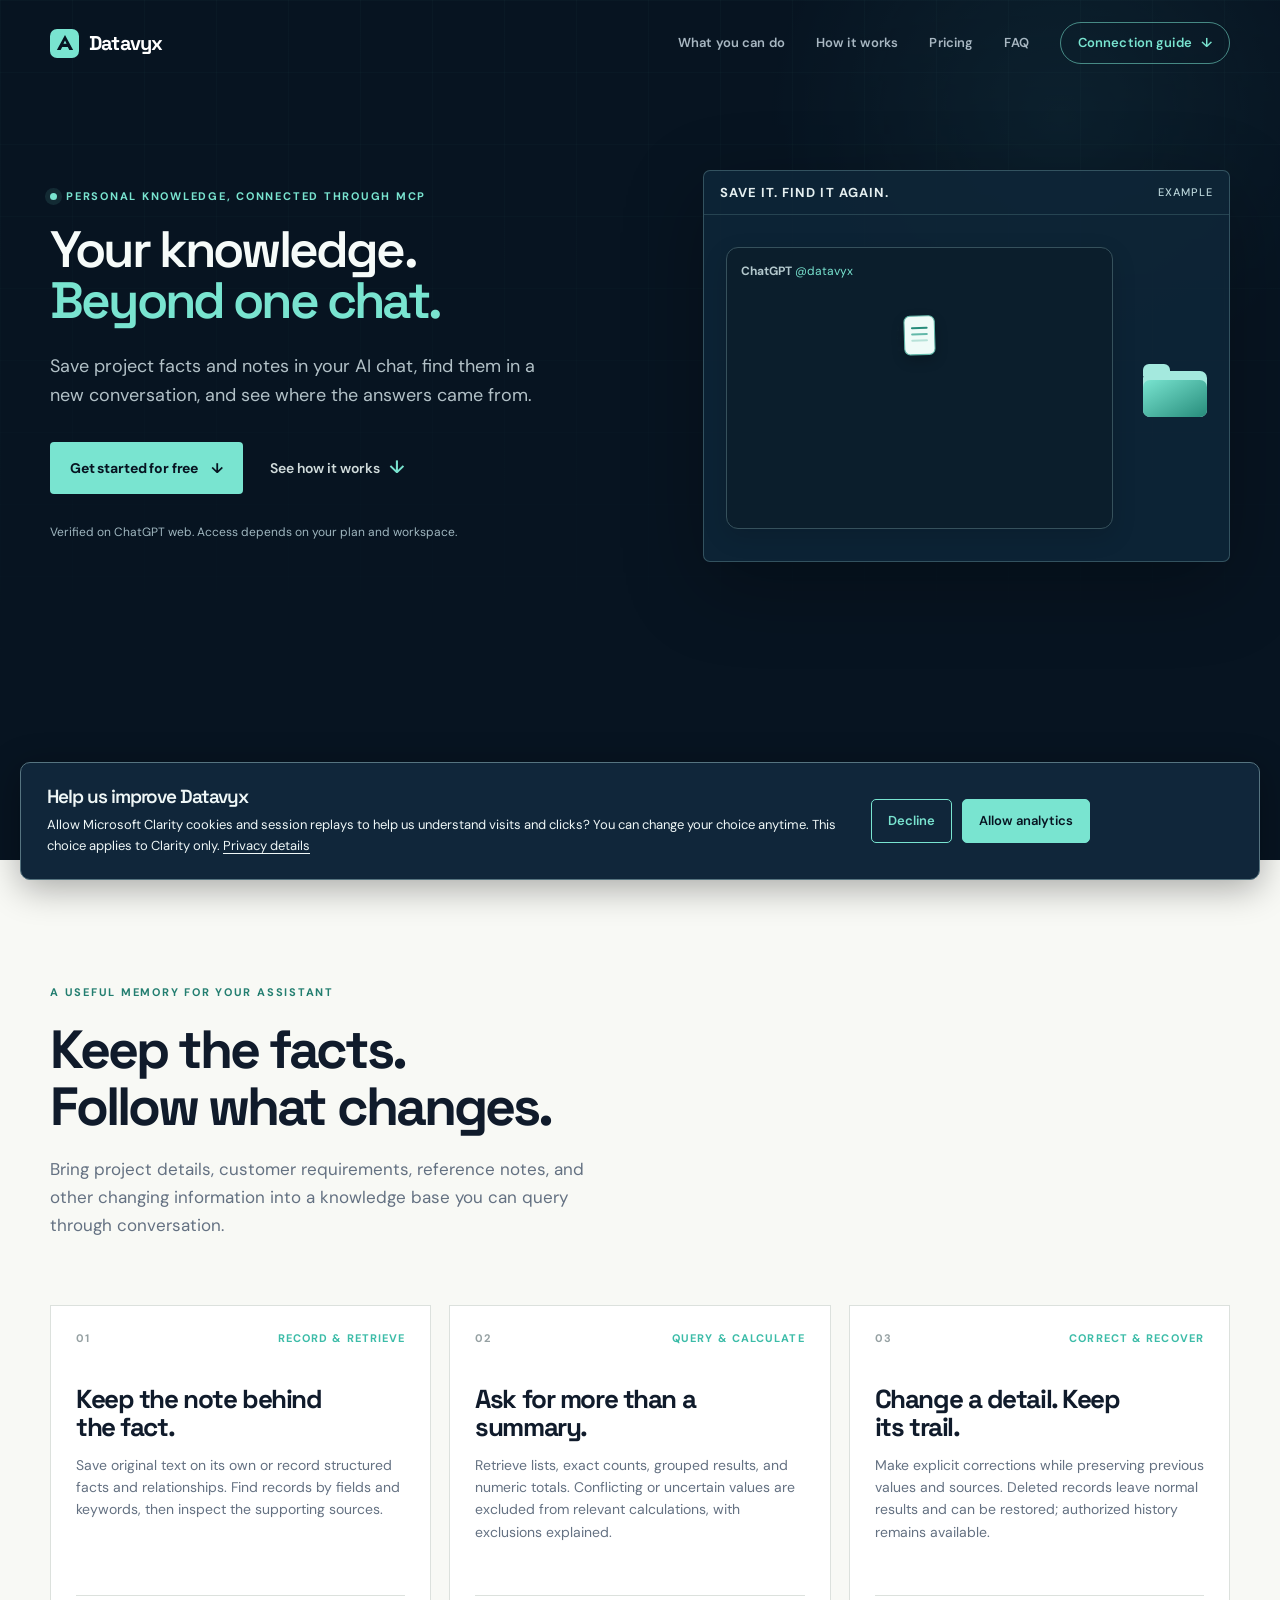
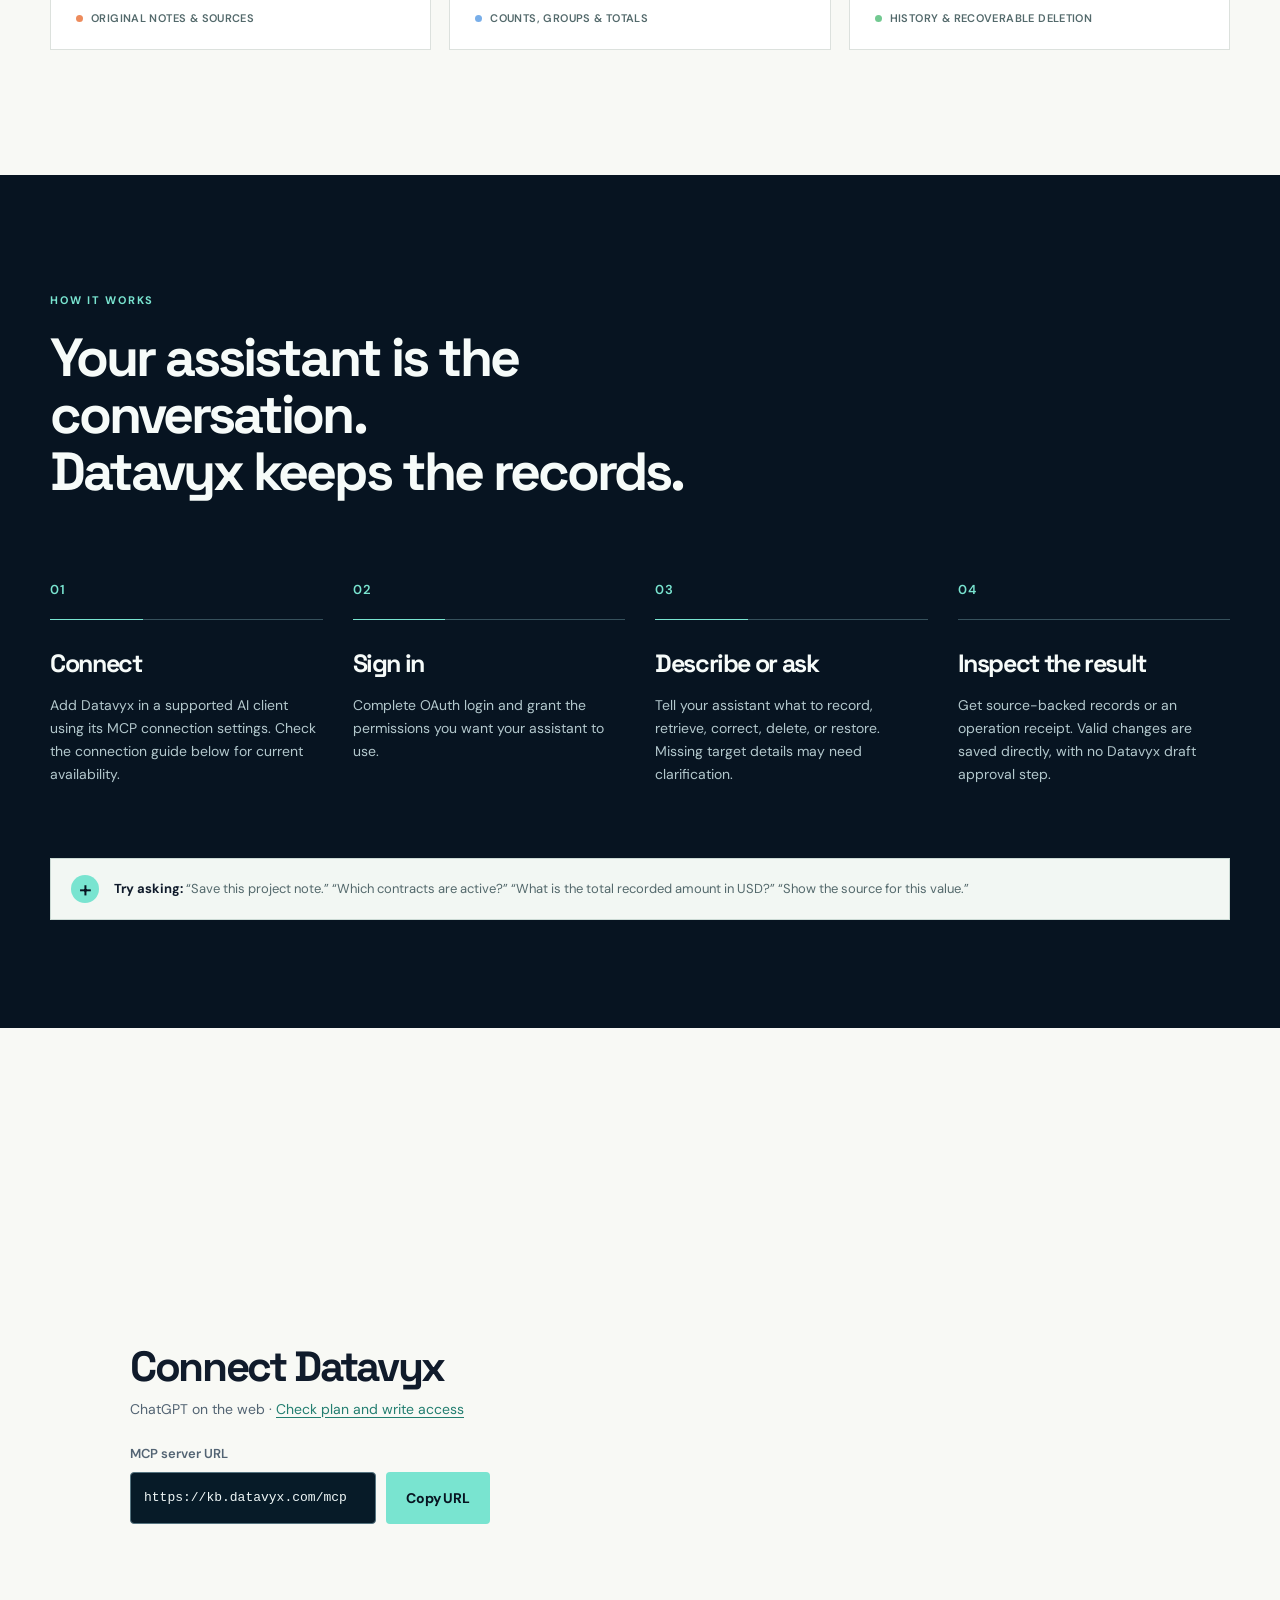
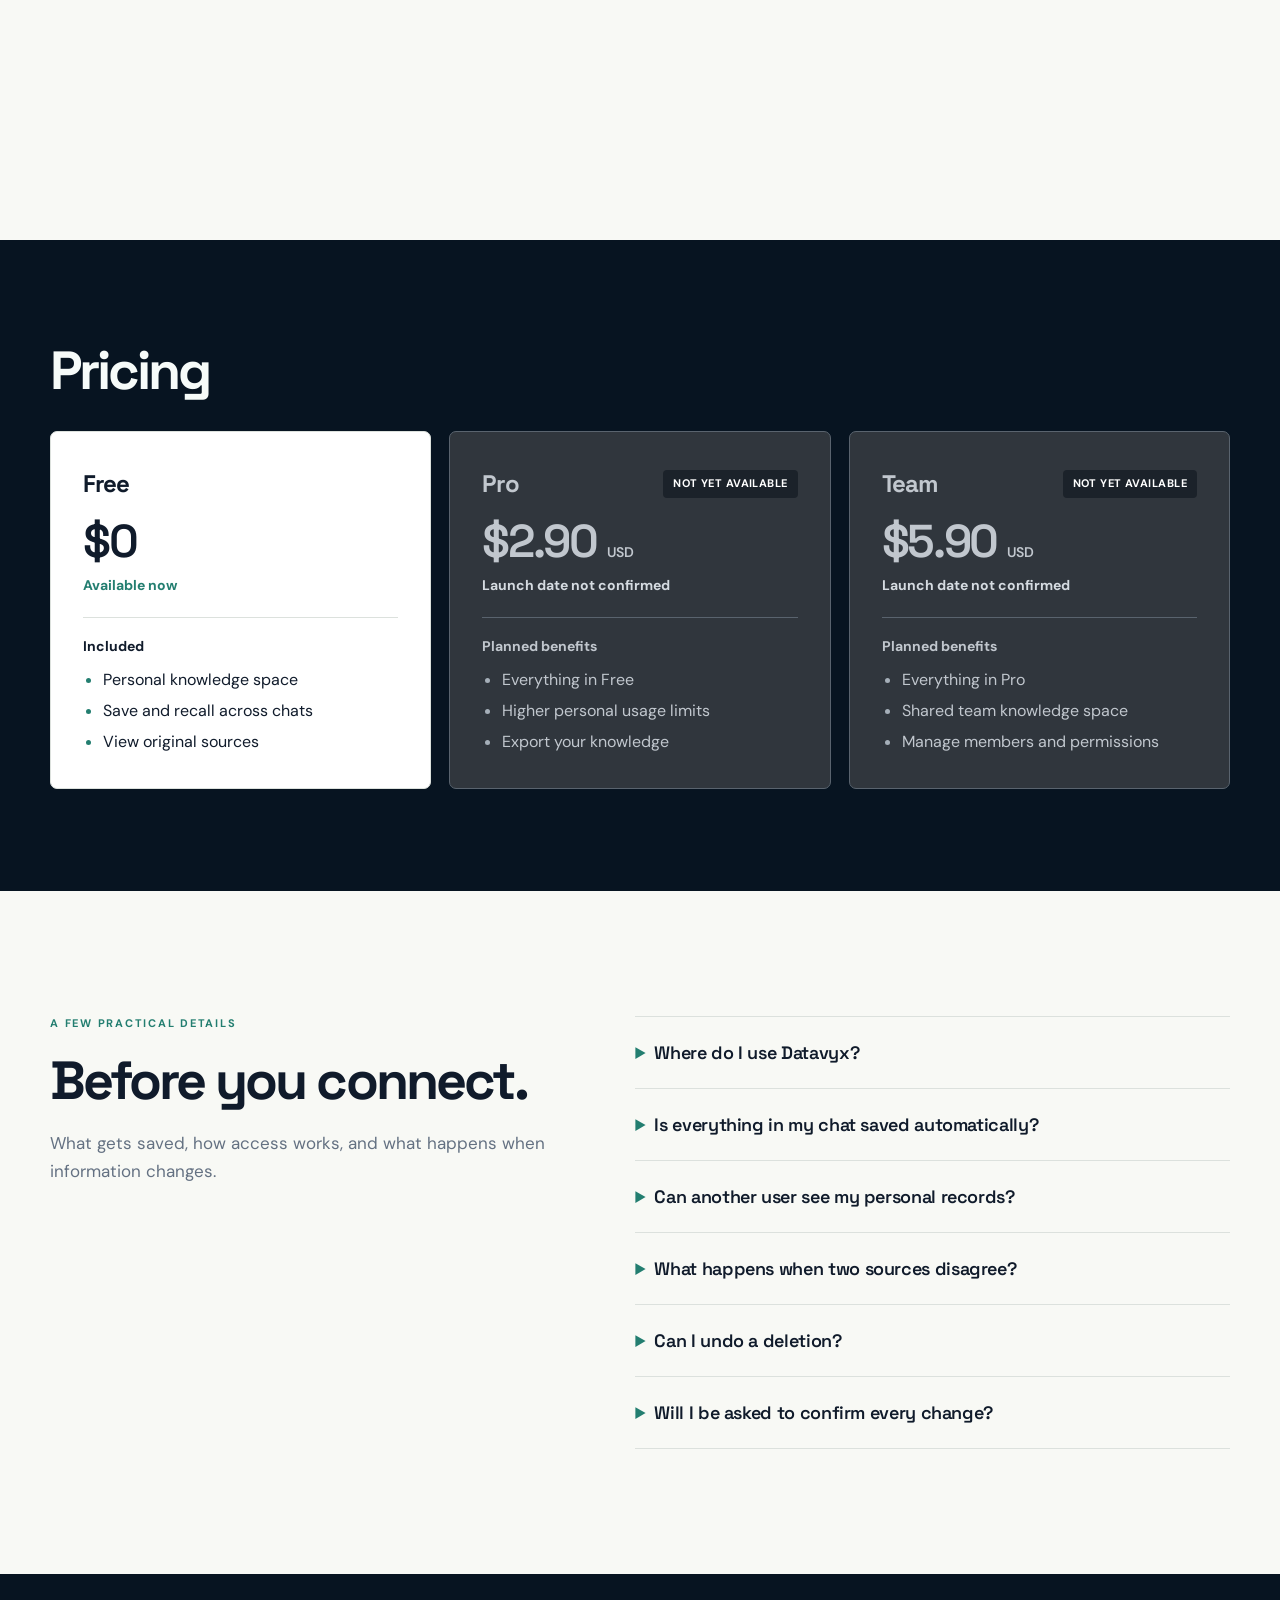
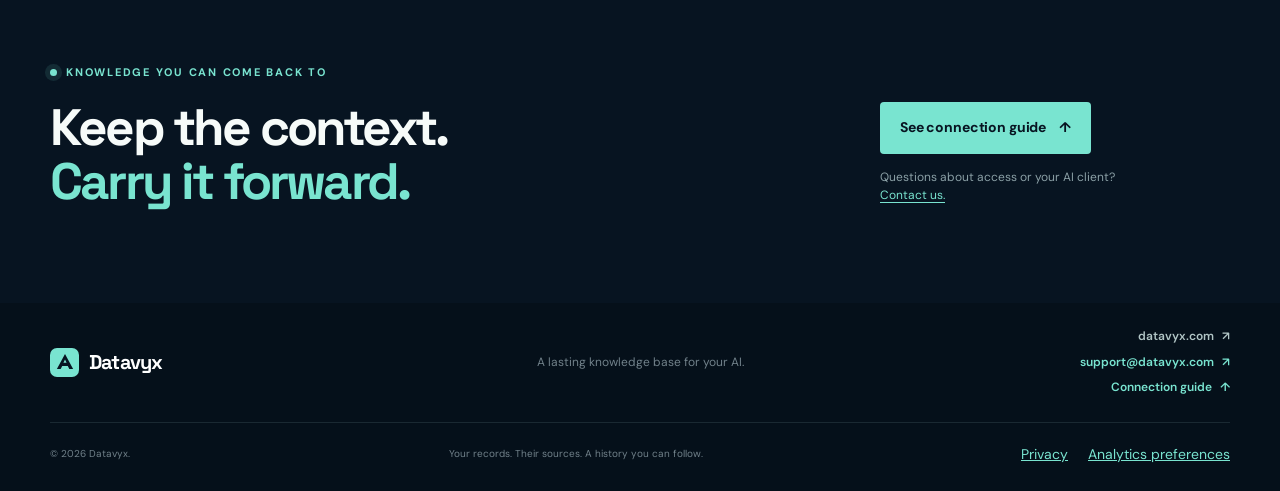
==== index.html @ 628d0a1e "Add a result icon row to the homepage animation" ====
<!doctype html>
<html lang="en">
  <head>
    <meta charset="utf-8" />
    <script>
      (function (w, d, s, url) {
        if (w.oaiq) return;
        var queue = function () {
          queue.q.push(arguments);
        };
        queue.q = [];
        w.oaiq = queue;
        var script = d.createElement(s);
        script.async = true;
        script.src = url;
        var firstScript = d.getElementsByTagName(s)[0];
        firstScript.parentNode.insertBefore(script, firstScript);
      })(window, document, "script", "https://bzrcdn.openai.com/sdk/oaiq.min.js");

      window.oaiq("init", {
        pixelId: "75iYMkkN54ohXh6qRCz7gz",
        debug: ["localhost", "127.0.0.1", "[::1]"].includes(window.location.hostname),
      });
      window.oaiq("measure", "page_viewed", {
        type: "contents",
        contents: [{ id: "datavyx_home", content_type: "page" }],
      });
    </script>
    <meta name="viewport" content="width=device-width, initial-scale=1" />
    <meta name="description" content="Datavyx gives your AI assistant a lasting personal knowledge base. Save information, trace sources and changes, and query your records through MCP." />
    <meta name="theme-color" content="#071421" />
    <link rel="icon" href="data:image/svg+xml,%3Csvg xmlns='http://www.w3.org/2000/svg' viewBox='0 0 32 32'%3E%3Crect width='32' height='32' rx='7' fill='%2379e4d0'/%3E%3Cpath d='M16 3 29 27h-6.1l-2.4-4.8H11.5L9.1 27H3L16 3Zm0 9.1-2.5 5.2h5L16 12.1Z' fill='%23071421'/%3E%3C/svg%3E" />
    <link rel="canonical" href="https://www.datavyx.com/" />
    <meta property="og:title" content="Datavyx | A lasting knowledge base for your AI" />
    <meta property="og:description" content="Keep your knowledge beyond a single conversation. Record, find, correct, and restore information with sources and history." />
    <meta property="og:url" content="https://www.datavyx.com/" />
    <title>Datavyx | A lasting knowledge base for your AI</title>
    <link rel="preconnect" href="https://fonts.googleapis.com" />
    <link rel="preconnect" href="https://fonts.gstatic.com" crossorigin />
    <link href="https://fonts.googleapis.com/css2?family=DM+Sans:wght@400;500;600;700&family=Space+Grotesk:wght@500;600;700&display=swap" rel="stylesheet" />
    <link rel="stylesheet" href="styles.css" />
    <script src="script.js" defer></script>
    <script src="analytics.js" defer></script>
    <script src="hero-animation.js" defer></script>
  </head>
  <body>
    <a class="skip-link" href="#main-content">Skip to content</a>
    <header class="site-header">
      <div class="container header-inner">
        <a class="brand" href="#top" aria-label="Datavyx home"><span class="brand-mark" aria-hidden="true"><svg viewBox="0 0 32 32"><path d="M16 3 29 27h-6.1l-2.4-4.8H11.5L9.1 27H3L16 3Zm0 9.1-2.5 5.2h5L16 12.1Z" /></svg></span><span>Datavyx</span></a>
        <button class="menu-toggle" type="button" aria-expanded="false" aria-controls="site-nav"><span class="sr-only">Toggle navigation</span><span></span><span></span></button>
        <nav id="site-nav" class="site-nav" aria-label="Primary navigation">
          <a href="#capabilities">What you can do</a><a href="#how-it-works">How it works</a><a href="#pricing">Pricing</a><a href="#questions">FAQ</a><a class="nav-cta" href="#connect">Connection guide <span aria-hidden="true">↓</span></a>
        </nav>
      </div>
    </header>
    <main id="main-content">
      <section id="top" class="hero section-dark">
        <div class="hero-grid" aria-hidden="true"></div>
        <div class="container hero-layout">
          <div class="hero-copy">
            <p class="eyebrow"><span class="eyebrow-dot"></span> Personal knowledge, connected through MCP</p>
            <h1>Your knowledge.<br /><em>Beyond one chat.</em></h1>
            <p class="hero-intro">Save project facts and notes in your AI chat, find them in a new conversation, and see where the answers came from.</p>
            <div class="hero-actions"><a class="button button-primary" href="#connect">Get started for free <span aria-hidden="true">↓</span></a><a class="text-link" href="#how-it-works">See how it works <span aria-hidden="true">↓</span></a></div>
            <p class="hero-note">Verified on ChatGPT web. Access depends on your plan and workspace.</p>
          </div>
          <figure class="workflow-window hero-demo" aria-labelledby="hero-demo-title" aria-describedby="hero-demo-description">
            <figcaption class="window-bar"><span id="hero-demo-title">Save it. Find it again.</span><span class="example-label">Example</span></figcaption>
            <p id="hero-demo-description" class="sr-only">Illustrative animation: save a note saying our first testers are individual ChatGPT users, then retrieve it in a new chat. No real records are accessed.</p>
            <div class="demo-scene" aria-hidden="true">
              <div class="demo-chat">
                <div class="demo-chat-header"><strong>ChatGPT</strong> <span class="demo-handle">@datavyx</span><span class="demo-new-chat"> · New chat</span></div>
                <div class="demo-chat-body">
                  <div class="demo-bubble demo-note"><div class="demo-line">Save this for me.</div><div class="demo-line">First testers:</div><div class="demo-line">Individual ChatGPT users.</div></div>
                  <div class="demo-bubble demo-question">Who are our first testers?</div>
                  <div class="demo-bubble demo-answer"><strong>First testers</strong>Individual ChatGPT users.</div>
                  <div class="demo-results">
                    <span class="demo-result-icon"><svg viewBox="0 0 24 24"><path d="M6 3h8l4 4v14H6zM14 3v5h4M9 12h6M9 16h6" /></svg></span>
                    <span class="demo-result-icon"><svg viewBox="0 0 24 24"><path d="M10 3a9 9 0 1 0 11 11H10z" /><path class="demo-chart-slice" d="M13 2v9h9a9 9 0 0 0-9-9Z" /></svg></span>
                    <span class="demo-result-icon demo-result-number">123</span>
                    <span class="demo-result-icon"><svg viewBox="0 0 24 24"><path d="M4 4v16h17M7 15l4-5 4 3 5-7" /></svg></span>
                    <span class="demo-result-icon"><svg viewBox="0 0 24 24"><path d="M10 20H5a2 2 0 0 1-2-2V7a2 2 0 0 1 2-2h13a2 2 0 0 1 2 2v4M7 3v4m9-4v4M3 9h17" /><circle cx="17" cy="17" r="4.5" /><path d="M17 14.7v2.6l1.6 1" /></svg></span>
                  </div>
                </div>
              </div>
              <div class="demo-folder"><div class="demo-back"></div><div class="demo-front"></div><span class="demo-folder-note">Saved<br />across chats</span></div>
              <div class="demo-paper"></div>
            </div>
          </figure>
        </div>
      </section>

      <section id="capabilities" class="section section-light">
        <div class="container">
          <div class="section-heading"><p class="eyebrow eyebrow-dark">A useful memory for your assistant</p><h2>Keep the facts.<br />Follow what changes.</h2><p>Bring project details, customer requirements, reference notes, and other changing information into a knowledge base you can query through conversation.</p></div>
          <div class="pain-grid">
            <article class="pain-card"><div class="card-topline"><span class="card-index">01</span><span class="card-tag">Record &amp; retrieve</span></div><h3>Keep the note behind the fact.</h3><p>Save original text on its own or record structured facts and relationships. Find records by fields and keywords, then inspect the supporting sources.</p><div class="card-foot"><span class="signal signal-orange"></span> Original notes &amp; sources</div></article>
            <article class="pain-card"><div class="card-topline"><span class="card-index">02</span><span class="card-tag">Query &amp; calculate</span></div><h3>Ask for more than a summary.</h3><p>Retrieve lists, exact counts, grouped results, and numeric totals. Conflicting or uncertain values are excluded from relevant calculations, with exclusions explained.</p><div class="card-foot"><span class="signal signal-blue"></span> Counts, groups &amp; totals</div></article>
            <article class="pain-card"><div class="card-topline"><span class="card-index">03</span><span class="card-tag">Correct &amp; recover</span></div><h3>Change a detail. Keep its trail.</h3><p>Make explicit corrections while preserving previous values and sources. Deleted records leave normal results and can be restored; authorized history remains available.</p><div class="card-foot"><span class="signal signal-green"></span> History &amp; recoverable deletion</div></article>
          </div>
        </div>
      </section>

      <section id="how-it-works" class="section section-dark process-section">
        <div class="container">
          <div class="section-heading"><p class="eyebrow eyebrow-dark">How it works</p><h2>Your assistant is the conversation.<br />Datavyx keeps the records.</h2></div>
          <div class="process-grid">
            <article class="process-step"><span class="step-no">01</span><div class="step-line"></div><h3>Connect</h3><p>Add Datavyx in a supported AI client using its MCP connection settings. Check the connection guide below for current availability.</p></article>
            <article class="process-step"><span class="step-no">02</span><div class="step-line"></div><h3>Sign in</h3><p>Complete OAuth login and grant the permissions you want your assistant to use.</p></article>
            <article class="process-step"><span class="step-no">03</span><div class="step-line"></div><h3>Describe or ask</h3><p>Tell your assistant what to record, retrieve, correct, delete, or restore. Missing target details may need clarification.</p></article>
            <article class="process-step"><span class="step-no">04</span><div class="step-line"></div><h3>Inspect the result</h3><p>Get source-backed records or an operation receipt. Valid changes are saved directly, with no Datavyx draft approval step.</p></article>
          </div>
          <div class="fit-note"><span class="fit-note-mark" aria-hidden="true">+</span><p><strong>Try asking:</strong> “Save this project note.” “Which contracts are active?” “What is the total recorded amount in USD?” “Show the source for this value.”</p></div>
        </div>
      </section>

      <section id="connect" class="section section-light connect-section">
        <div class="container connect-layout">
          <div class="section-heading connection-copy">
            <h2>Connect Datavyx</h2>
            <p class="connection-requirements">ChatGPT on the web · <a href="https://help.openai.com/en/articles/12584461-connecting-custom-mcp-servers-in-chatgpt">Check plan and write access</a></p>
            <label class="endpoint-label" for="mcp-url">MCP server URL</label>
            <div class="endpoint-control"><input id="mcp-url" type="url" value="https://kb.datavyx.com/mcp" readonly spellcheck="false" /><button id="copy-mcp" class="button button-primary" type="button" hidden>Copy URL</button></div>
            <p id="copy-status" class="copy-status" role="status" aria-live="polite">Select the address to copy it manually.</p>
          </div>
          <div class="setup-embed">
            <div class="setup-frame">
              <iframe src="dh2.html" title="Animated ChatGPT setup walkthrough" loading="lazy" sandbox="allow-scripts"></iframe>
            </div>
          </div>
        </div>
      </section>

      <section id="pricing" class="section section-dark pricing-section" aria-labelledby="pricing-title">
        <div class="container">
          <div class="section-heading">
            <h2 id="pricing-title">Pricing</h2>
          </div>
          <div class="pricing-grid">
            <article class="pricing-card">
              <h3>Free</h3>
              <p class="plan-price">$0</p>
              <p class="plan-status plan-status-available">Available now</p>
              <p class="plan-benefits-label">Included</p>
              <ul>
                <li>Personal knowledge space</li>
                <li>Save and recall across chats</li>
                <li>View original sources</li>
              </ul>
            </article>
            <article class="pricing-card pricing-card-unavailable">
              <div class="plan-heading"><h3>Pro</h3><span class="plan-badge">NOT YET AVAILABLE</span></div>
              <p class="plan-price">$2.90 <span>USD</span></p>
              <p class="plan-status plan-status-pending">Launch date not confirmed</p>
              <p class="plan-benefits-label">Planned benefits</p>
              <ul>
                <li>Everything in Free</li>
                <li>Higher personal usage limits</li>
                <li>Export your knowledge</li>
              </ul>
            </article>
            <article class="pricing-card pricing-card-unavailable">
              <div class="plan-heading"><h3>Team</h3><span class="plan-badge">NOT YET AVAILABLE</span></div>
              <p class="plan-price">$5.90 <span>USD</span></p>
              <p class="plan-status plan-status-pending">Launch date not confirmed</p>
              <p class="plan-benefits-label">Planned benefits</p>
              <ul>
                <li>Everything in Pro</li>
                <li>Shared team knowledge space</li>
                <li>Manage members and permissions</li>
              </ul>
            </article>
          </div>
        </div>
      </section>

      <section id="questions" class="section section-light">
        <div class="container faq-layout">
          <div class="section-heading"><p class="eyebrow eyebrow-dark">A few practical details</p><h2>Before you connect.</h2><p>What gets saved, how access works, and what happens when information changes.</p></div>
          <div class="faq-list">
            <details><summary>Where do I use Datavyx?</summary><p>ChatGPT on the web is verified with the production server. See the <a href="#connect">connection guide</a> for plan and workspace requirements. Other clients need remote MCP and OAuth support.</p></details>
            <details><summary>Is everything in my chat saved automatically?</summary><p>No. Your assistant sends the specific information and sources needed for a tool request. Datavyx does not receive your complete chat history automatically. Ask your assistant to save what you want to keep.</p></details>
            <details><summary>Can another user see my personal records?</summary><p>Connecting to the same server does not grant access to your personal workspace. Every operation checks the authenticated identity, granted permissions, and current workspace membership.</p></details>
            <details><summary>What happens when two sources disagree?</summary><p>Independent conflicting statements retain their sources. Datavyx does not choose a winner just because one arrived later. Relevant exact calculations exclude conflicting values; an explicit correction preserves the previous value and its history.</p></details>
            <details><summary>Can I undo a deletion?</summary><p>Ordinary deletion is recoverable. Deleted information is excluded from normal reads and can be restored with the required permissions. Permanent erasure is not currently offered.</p></details>
            <details><summary>Will I be asked to confirm every change?</summary><p>Datavyx directly executes valid, authorized requests and returns a receipt. Your AI client may still show its own tool permission prompts. When a target is ambiguous or required information is missing, your assistant needs to clarify it first.</p></details>
          </div>
        </div>
      </section>

      <section class="cta-section section-dark"><div class="container cta-layout"><div><p class="eyebrow"><span class="eyebrow-dot"></span> Knowledge you can come back to</p><h2>Keep the context.<br /><em>Carry it forward.</em></h2></div><div class="cta-action"><a class="button button-primary" href="#connect">See connection guide <span aria-hidden="true">↑</span></a><p>Questions about access or your AI client? <a href="mailto:support@datavyx.com">Contact us.</a></p></div></div></section>
    </main>

    <footer class="site-footer">
      <div class="container footer-main">
        <a class="brand brand-footer" href="#top" aria-label="Datavyx home"><span class="brand-mark" aria-hidden="true"><svg viewBox="0 0 32 32"><path d="M16 3 29 27h-6.1l-2.4-4.8H11.5L9.1 27H3L16 3Zm0 9.1-2.5 5.2h5L16 12.1Z" /></svg></span><span>Datavyx</span></a>
        <p>A lasting knowledge base for your AI.</p>
        <div class="footer-contact"><a class="footer-domain" href="https://www.datavyx.com/">datavyx.com <span aria-hidden="true">↗</span></a><a class="footer-email" href="mailto:support@datavyx.com">support@datavyx.com <span aria-hidden="true">↗</span></a><a class="footer-email" href="#connect">Connection guide <span aria-hidden="true">↑</span></a></div>
      </div>
      <div class="container footer-bottom"><span>© <span id="current-year">2026</span> Datavyx.</span><span>Your records. Their sources. A history you can follow.</span><nav id="privacy-notice" class="footer-links" aria-label="Privacy links"><a id="personal-space" class="privacy-link" href="privacy.html">Privacy</a><button id="analytics-preferences" class="privacy-link" type="button" hidden>Analytics preferences</button></nav></div>
    </footer>
    <section id="analytics-banner" class="analytics-banner" aria-labelledby="analytics-title" hidden>
      <div>
        <h2 id="analytics-title">Help us improve Datavyx</h2>
        <p>Allow Microsoft Clarity cookies and session replays to help us understand visits and clicks? You can change your choice anytime. This choice applies to Clarity only. <a href="privacy.html#website-analytics">Privacy details</a></p>
        <p id="analytics-status" role="status" aria-live="polite"></p>
      </div>
      <div class="analytics-actions"><button id="analytics-decline" type="button">Decline</button><button id="analytics-allow" type="button">Allow analytics</button></div>
    </section>
  </body>
</html>
---- styles.css ----
:root {
  --ink: #101b2b;
  --navy: #071421;
  --navy-soft: #10263a;
  --paper: #f8f9f5;
  --sand: #f0ede5;
  --muted: #647182;
  --line: #dce1dd;
  --cyan: #79e4d0;
  --cyan-deep: #3cbca8;
  --orange: #ed8b5c;
  --blue: #78aee9;
  --green: #72c991;
  --display: "Space Grotesk", "Trebuchet MS", sans-serif;
  --body: "DM Sans", -apple-system, BlinkMacSystemFont, "Segoe UI", sans-serif;
  --max: 1180px;
}

* { box-sizing: border-box; }
html { scroll-behavior: smooth; }
body { margin: 0; color: var(--ink); background: var(--paper); font: 400 16px/1.65 var(--body); -webkit-font-smoothing: antialiased; }
a { color: inherit; text-decoration: none; }
button, a { touch-action: manipulation; }
.container { width: min(calc(100% - 48px), var(--max)); margin: 0 auto; }
.sr-only { position: absolute; width: 1px; height: 1px; padding: 0; margin: -1px; overflow: hidden; clip: rect(0, 0, 0, 0); white-space: nowrap; border: 0; }
.skip-link { position: fixed; z-index: 100; top: 12px; left: 12px; padding: 10px 14px; color: var(--navy); background: var(--cyan); transform: translateY(-150%); transition: transform 180ms ease; }
.skip-link:focus { transform: translateY(0); }

.site-header { position: absolute; z-index: 10; width: 100%; color: #eaf4f1; }
.header-inner { display: flex; align-items: center; justify-content: space-between; min-height: 86px; }
.brand { display: inline-flex; align-items: center; gap: 10px; color: #fff; font: 700 20px/1 var(--display); letter-spacing: -.04em; }
.brand-copy { display: flex; flex-direction: column; gap: 3px; }
.brand-copy small { color: #8da8ac; font: 600 8px/1 var(--body); letter-spacing: .12em; text-transform: uppercase; }
.brand-mark { display: grid; place-items: center; width: 29px; height: 29px; color: var(--navy); background: var(--cyan); border-radius: 7px; }
.brand-mark svg { width: 20px; height: 20px; fill: currentColor; }
.site-nav { display: flex; align-items: center; gap: 31px; font-size: 13px; font-weight: 600; letter-spacing: .01em; }
.site-nav > a:not(.nav-cta) { color: #a8b7c2; transition: color 180ms ease; }
.site-nav > a:not(.nav-cta):hover { color: #fff; }
.nav-cta { display: inline-flex; align-items: center; gap: 9px; min-height: 42px; padding: 0 17px; border: 1px solid rgba(121,228,208,.55); border-radius: 999px; color: var(--cyan); transition: background 180ms ease, color 180ms ease; }
.nav-cta:hover { color: var(--navy); background: var(--cyan); }
.menu-toggle { display: none; border: 0; color: white; background: transparent; cursor: pointer; }

.section-dark { position: relative; overflow: hidden; color: #f6fbf9; background: var(--navy); }
.hero { min-height: 760px; padding: 170px 0 44px; }
.hero-grid { position: absolute; inset: 0; opacity: .48; background-image: linear-gradient(rgba(121,228,208,.055) 1px, transparent 1px), linear-gradient(90deg, rgba(121,228,208,.055) 1px, transparent 1px); background-size: 72px 72px; mask-image: linear-gradient(to bottom, #000 0%, transparent 87%); }
.hero-grid::after { position: absolute; content: ""; width: 780px; height: 500px; top: -130px; right: -170px; background: radial-gradient(circle, rgba(62,152,166,.23), transparent 65%); }
.hero-layout { position: relative; display: grid; grid-template-columns: minmax(0, .94fr) minmax(450px, .9fr); align-items: center; gap: clamp(40px, 8vw, 118px); }
.hero-copy { max-width: 590px; }
.eyebrow { display: flex; align-items: center; gap: 9px; margin: 0 0 21px; color: var(--cyan); font-size: 11px; font-weight: 700; letter-spacing: .16em; line-height: 1.4; text-transform: uppercase; }
.eyebrow-dot { display: inline-block; width: 7px; height: 7px; border-radius: 50%; background: var(--cyan); box-shadow: 0 0 0 5px rgba(121,228,208,.11); }
h1, h2, h3, p { margin-top: 0; }
h1, h2, h3 { font-family: var(--display); letter-spacing: -.055em; }
h1 { max-width: 650px; margin-bottom: 25px; font-size: clamp(3.2rem, 5.7vw, 5.45rem); font-weight: 600; line-height: .99; }
.hero h1 { font-size: clamp(3rem, 4vw, 4.35rem); }
h1 em, h2 em { color: var(--cyan); font-style: normal; }
.hero-intro { max-width: 500px; margin-bottom: 31px; color: #b2c1c7; font-size: 18px; line-height: 1.65; }
.hero-actions { display: flex; flex-wrap: wrap; align-items: center; gap: 27px; }
.button { display: inline-flex; align-items: center; justify-content: center; gap: 13px; min-height: 52px; padding: 0 20px; border-radius: 4px; font-size: 14px; font-weight: 700; letter-spacing: -.01em; transition: transform 180ms ease, background 180ms ease, color 180ms ease; }
.button:hover { transform: translateY(-2px); }
.button-primary { color: var(--navy); background: var(--cyan); }
.button-primary:hover { background: #a5f2e4; }
.text-link { display: inline-flex; align-items: center; gap: 9px; color: #d0dbdb; font-size: 14px; font-weight: 600; }
.text-link span { color: var(--cyan); font-size: 18px; transition: transform 180ms ease; }
.text-link:hover span { transform: translateY(3px); }
.hero-note { margin: 29px 0 0; color: #78909a; font-size: 12px; }
.workflow-window { position: relative; max-width: 530px; justify-self: end; border: 1px solid rgba(142,193,195,.3); border-radius: 7px; overflow: hidden; background: rgba(14,38,56,.88); box-shadow: 0 24px 80px rgba(0,0,0,.28); }
.window-bar { display: flex; align-items: center; justify-content: space-between; min-height: 44px; padding: 0 16px; border-bottom: 1px solid rgba(142,193,195,.2); color: #86a5ae; font-size: 10px; letter-spacing: .08em; text-transform: uppercase; }
.window-dots { display: flex; gap: 5px; }.window-dots i { width: 6px; height: 6px; border-radius: 50%; background: #436374; }.window-dots i:first-child { background: var(--orange); }.window-label { margin-left: 32px; }.window-status { display: inline-flex; align-items: center; gap: 5px; }.window-status span, .footer-signal i { width: 5px; height: 5px; border-radius: 50%; background: var(--green); box-shadow: 0 0 0 3px rgba(114,201,145,.12); }
.workflow-body { padding: 25px 27px 18px; }.workflow-heading { display: flex; align-items: start; justify-content: space-between; margin-bottom: 19px; }.mini-label { margin: 0 0 3px; color: #7496a0; font-size: 10px; letter-spacing: .1em; text-transform: uppercase; }.workflow-heading h2 { margin: 0; font-size: 25px; letter-spacing: -.045em; }.flow-badge { padding: 5px 9px; border: 1px solid rgba(121,228,208,.35); border-radius: 3px; color: var(--cyan); font-size: 10px; font-weight: 700; }
.flow-list { display: flex; flex-direction: column; }.flow-row { display: grid; grid-template-columns: 25px 32px 1fr auto; align-items: center; gap: 10px; min-height: 58px; padding: 8px 10px; border: 1px solid transparent; border-radius: 4px; }.flow-row.active { border-color: rgba(121,228,208,.42); background: rgba(121,228,208,.08); }.flow-row.pending { opacity: .57; }.flow-number { color: #5d8290; font: 600 10px var(--body); }.flow-icon { display: grid; place-items: center; width: 30px; height: 30px; border-radius: 4px; background: rgba(121,228,208,.11); color: var(--cyan); }.flow-icon svg { width: 16px; height: 16px; fill: none; stroke: currentColor; stroke-linecap: round; stroke-linejoin: round; stroke-width: 1.7; }.flow-text { display: flex; flex-direction: column; gap: 1px; }.flow-text strong { color: #e8f4ef; font: 600 13px var(--display); letter-spacing: -.02em; }.flow-text small { color: #73919a; font-size: 10px; }.flow-check { color: var(--green); font-weight: 700; }.flow-arrow { color: var(--cyan); font-size: 19px; }.flow-more { color: #6c8b94; font-size: 13px; letter-spacing: 2px; }.flow-connector { width: 1px; height: 10px; margin-left: 59px; background: rgba(121,228,208,.3); }.flow-connector.muted { background: rgba(121,228,208,.12); }.window-footer { display: flex; justify-content: space-between; gap: 15px; margin-top: 17px; padding-top: 14px; border-top: 1px solid rgba(142,193,195,.16); color: #63818b; font-size: 10px; }.footer-signal { display: inline-flex; align-items: center; gap: 6px; color: #7db89c; }

.section { padding: 125px 0; }.section-light { background: var(--paper); }.section-sand { background: var(--sand); }.section-heading { max-width: 670px; }.eyebrow-dark { color: var(--cyan-deep); }.section-heading h2, .process-intro h2 { margin-bottom: 20px; font-size: clamp(2.45rem, 4.2vw, 4.15rem); line-height: 1.06; }.section-heading > p:last-child { max-width: 540px; color: var(--muted); font-size: 17px; }
.pain-grid { display: grid; grid-template-columns: repeat(3, 1fr); gap: 18px; margin-top: 65px; }.pain-card { min-height: 315px; padding: 25px 25px 21px; border: 1px solid var(--line); background: #fff; display: flex; flex-direction: column; transition: transform 180ms ease, box-shadow 180ms ease; }.pain-card:hover { transform: translateY(-4px); box-shadow: 0 16px 35px rgba(16,27,43,.08); }.card-topline { display: flex; justify-content: space-between; color: #96a1a3; font: 700 11px var(--body); letter-spacing: .1em; text-transform: uppercase; }.card-tag { color: var(--cyan-deep); }.pain-card h3 { max-width: 255px; margin: auto 0 13px; font-size: 26px; line-height: 1.08; }.pain-card p { margin-bottom: 31px; color: var(--muted); font-size: 14px; line-height: 1.6; }.card-foot { display: flex; align-items: center; gap: 8px; padding-top: 13px; border-top: 1px solid var(--line); color: #7d8b8d; font-size: 11px; font-weight: 600; text-transform: uppercase; letter-spacing: .08em; }.signal { width: 7px; height: 7px; border-radius: 50%; }.signal-orange { background: var(--orange); }.signal-blue { background: var(--blue); }.signal-green { background: var(--green); }

.split-layout { display: grid; grid-template-columns: .85fr 1fr; align-items: start; gap: clamp(50px, 10vw, 150px); }.split-layout .section-heading { position: sticky; top: 30px; }.service-list { border-top: 1px solid #d2d5ce; }.service-item { display: grid; grid-template-columns: 49px 1fr 20px; align-items: start; gap: 19px; padding: 28px 0; border-bottom: 1px solid #d2d5ce; }.service-icon { display: grid; place-items: center; width: 44px; height: 44px; border: 1px solid #b9cec8; border-radius: 50%; color: var(--cyan-deep); }.service-icon svg { width: 20px; height: 20px; fill: none; stroke: currentColor; stroke-linecap: round; stroke-linejoin: round; stroke-width: 1.6; }.service-item h3 { margin: 1px 0 7px; font-size: 22px; }.service-item p { max-width: 440px; margin: 0; color: var(--muted); font-size: 14px; line-height: 1.58; }.service-arrow { color: var(--cyan-deep); font-size: 20px; transition: transform 180ms ease; }.service-item:hover .service-arrow { transform: translate(3px, -3px); }

.process-section { padding-top: 118px; padding-bottom: 108px; }.process-intro { display: flex; justify-content: space-between; align-items: end; gap: 40px; }.process-intro h2 { margin-bottom: 0; }.process-intro h2 span { color: #93a0a0; }.process-grid { display: grid; grid-template-columns: repeat(3, 1fr); gap: 39px; margin-top: 76px; }.process-step { position: relative; }.step-no { color: var(--cyan-deep); font: 600 13px var(--body); letter-spacing: .1em; }.step-line { height: 1px; margin: 17px 0 23px; background: #cbd4d0; }.process-step:not(:last-child) .step-line::after { display: block; content: ""; width: 34%; height: 1px; background: var(--cyan-deep); }.process-step h3 { margin-bottom: 10px; font-size: 25px; }.process-step p { max-width: 295px; margin: 0; color: var(--muted); font-size: 14px; line-height: 1.62; }.fit-note { display: flex; align-items: center; gap: 15px; margin-top: 73px; padding: 16px 20px; border: 1px solid #cbdad4; background: #f2f7f3; }.fit-note-mark { display: grid; place-items: center; width: 28px; height: 28px; border-radius: 50%; color: var(--navy); background: var(--cyan); font: 500 23px/1 var(--body); }.fit-note p { margin: 0; color: #54696c; font-size: 13px; }.fit-note strong { color: var(--ink); }

.cta-section { padding: 91px 0 95px; }.cta-layout { display: grid; grid-template-columns: 1fr 350px; align-items: end; gap: 60px; }.cta-layout h2 { max-width: 700px; margin: 0; font-size: clamp(2.25rem, 4vw, 3.8rem); line-height: 1.04; }.cta-action { padding-bottom: 4px; }.cta-action p { max-width: 260px; margin: 14px 0 0; color: #8ba0a6; font-size: 12px; line-height: 1.5; }
.site-footer { color: #71818a; background: #05101a; }.footer-main { display: grid; grid-template-columns: 1fr 1fr 1fr; align-items: center; gap: 20px; min-height: 120px; border-bottom: 1px solid rgba(150,180,185,.15); font-size: 12px; }.brand-footer { justify-self: start; }.footer-main > p { justify-self: center; margin: 0; }.footer-contact { display: flex; flex-direction: column; align-items: end; gap: 6px; justify-self: end; }.footer-domain, .footer-email { color: var(--cyan); font-weight: 600; }.footer-domain { color: #b1c5c5; }.footer-bottom { display: flex; justify-content: space-between; gap: 20px; padding: 20px 0 25px; font-size: 10px; }.footer-domain span, .footer-email span { margin-left: 5px; }

.reveal { opacity: 0; transform: translateY(15px); transition: opacity 650ms ease, transform 650ms ease; }.reveal.is-visible { opacity: 1; transform: translateY(0); }
a:focus-visible, button:focus-visible { outline: 3px solid var(--cyan); outline-offset: 4px; }

@media (max-width: 900px) {
  .hero { min-height: auto; padding-bottom: 115px; }.hero-layout { grid-template-columns: 1fr; gap: 58px; }.workflow-window { justify-self: start; width: min(100%, 570px); }.split-layout { gap: 45px; }.split-layout .section-heading { position: static; }.cta-layout { grid-template-columns: 1fr 290px; }
}

@media (max-width: 700px) {
  .container { width: min(calc(100% - 36px), var(--max)); }.header-inner { min-height: 72px; }.menu-toggle { display: flex; flex-direction: column; gap: 6px; padding: 12px 3px; }.menu-toggle span:not(.sr-only) { display: block; width: 23px; height: 1px; background: currentColor; transition: transform 180ms ease; }.site-nav { position: absolute; top: 65px; right: 18px; left: 18px; display: none; flex-direction: column; align-items: stretch; gap: 0; padding: 8px; border: 1px solid rgba(121,228,208,.25); border-radius: 5px; background: #0d2537; box-shadow: 0 18px 40px rgba(0,0,0,.25); }.site-nav.is-open { display: flex; }.site-nav > a { padding: 13px 12px; }.site-nav .nav-cta { justify-content: center; margin-top: 7px; }.hero { padding-top: 128px; }.hero-intro { font-size: 16px; }.hero-actions { gap: 17px; }.workflow-body { padding: 20px 14px 14px; }.window-bar { padding: 0 12px; }.window-label { margin-left: 15px; }.window-status { display: none; }.flow-row { grid-template-columns: 21px 30px 1fr auto; gap: 7px; padding-right: 5px; }.flow-connector { margin-left: 50px; }.flow-text strong { font-size: 12px; }.flow-text small { font-size: 9px; }.window-footer { display: block; line-height: 1.7; }.footer-signal { margin-top: 3px; }
  .section { padding: 84px 0; }.section-heading h2, .process-intro h2 { font-size: clamp(2.35rem, 10vw, 3.35rem); }.section-heading > p:last-child { font-size: 16px; }.pain-grid, .process-grid { grid-template-columns: 1fr; gap: 14px; margin-top: 39px; }.pain-card { min-height: 260px; }.pain-card h3 { margin-top: 48px; }.split-layout { grid-template-columns: 1fr; gap: 47px; }.service-item { grid-template-columns: 43px 1fr 15px; gap: 12px; padding: 22px 0; }.service-icon { width: 40px; height: 40px; }.service-item h3 { font-size: 20px; }.process-intro { display: block; }.process-grid { margin-top: 50px; }.step-line { margin: 13px 0 17px; }.process-step p { max-width: none; }.fit-note { align-items: start; margin-top: 50px; }.cta-section { padding: 73px 0; }.cta-layout { grid-template-columns: 1fr; gap: 37px; }.cta-action { padding: 0; }.cta-action p { margin-top: 12px; }.footer-main { grid-template-columns: 1fr; justify-items: start; gap: 14px; padding: 28px 0; }.footer-main > p, .footer-contact { justify-self: start; align-items: start; }.footer-bottom { display: block; line-height: 1.8; }.footer-bottom span:last-child { display: block; margin-top: 5px; }
}

/* MCP knowledge service: retain the established palette and typography. */
[hidden] { display: none !important; }
section[id] { scroll-margin-top: 24px; }
.hero { min-height: 860px; padding-bottom: 115px; }
.workflow-window { width: 100%; margin: 0; }
.window-bar { gap: 12px; color: #e5eff0; font-size: 13px; font-weight: 700; }
.example-label { color: #b8d3d8; font-size: 11px; font-weight: 500; }
.workflow-chat + .workflow-chat { margin-top: 20px; padding-top: 17px; border-top: 1px solid #36515c; }
.chat-message { margin-top: 10px; padding: 0 0 0 13px; border-left: 2px solid #3d6577; }
.message-author { color: #c4d6dc; font-size: 11px; font-weight: 700; letter-spacing: .05em; text-transform: uppercase; }
.chat-message p { margin: 4px 0 0; color: #e5eff0; font-size: 14px; line-height: 1.6; }
.assistant-message { border-color: var(--cyan); }
.assistant-message .message-author { color: var(--cyan); }
.assistant-message p { color: #acc5cc; }
.example-record { margin-top: 14px; padding: 14px; border: 1px solid #38695f; border-radius: 5px; background: #102e35; }
.record-value { margin: 4px 0 10px; color: var(--cyan); font: 600 36px/1.1 var(--display); letter-spacing: -.04em; }
.record-source { padding-top: 9px; border-top: 1px solid #38695f; }
.record-source p { margin: 0 0 4px; }
.record-source blockquote { margin: 0; color: #d1ebe5; font-size: 13px; line-height: 1.5; }
.mini-label { color: #a4c0c9; font-size: 12px; }
.hero-note { color: #9fb6bf; }
.pain-card { min-height: 345px; }
.pain-card h3 { margin-top: 40px; }
.pain-card p { flex: 1; }
.card-foot { color: #53696b; letter-spacing: .035em; }
.eyebrow-dark { color: #237e70; }
.service-item { grid-template-columns: 38px minmax(0, 1fr); }
.space-number { padding-top: 6px; color: #237e70; font-size: 12px; font-weight: 700; }
.process-grid { grid-template-columns: repeat(4, minmax(0, 1fr)); gap: 30px; }
.fit-note-mark { flex-shrink: 0; }
.connect-section { padding: clamp(64px, 8vw, 88px) 0; }
.connect-layout {
  display: grid;
  grid-template:
    ". walkthrough" 1fr
    "copy walkthrough" auto
    ". walkthrough" 1fr
    / minmax(0, 360px) minmax(0, 620px);
  justify-content: center;
  align-items: start;
  column-gap: clamp(24px, 4vw, 40px);
}
.connection-copy { grid-area: copy; }
.connection-copy h2 { margin: 0; font-size: clamp(2.125rem, 3.3vw, 2.75rem); }
.connection-requirements { margin: 9px 0 22px; color: #b3c8cd; font-size: 14px; }
.connection-requirements a { color: var(--cyan); text-decoration: underline; text-underline-offset: 3px; }
.endpoint-label { display: block; margin-bottom: 8px; color: #c4d8df; font-size: 13px; font-weight: 600; }
.endpoint-control { display: flex; flex-wrap: wrap; gap: 10px; }
.endpoint-control input { flex: 1 1 230px; min-width: 0; width: 100%; padding: 13px; border: 1px solid #567480; border-radius: 4px; color: #eff7f7; background: #071b28; font: 13px/1.6 monospace; }
.endpoint-control .button { flex: 0 0 auto; border: 0; cursor: pointer; font-family: inherit; }
.copy-status { margin: 8px 0 0; color: #b3c8cd; font-size: 13px; }
.copy-status:empty { margin: 0; }
.setup-embed { grid-area: walkthrough; align-self: center; min-width: 0; }
.setup-frame { --setup-width: 800px; --setup-height: 820px; height: calc(var(--setup-height) * var(--setup-scale, 1)); overflow: auto; }
.setup-frame iframe { display: block; width: 100%; min-width: var(--setup-width); height: var(--setup-height); border: 0; transform: scale(var(--setup-scale, 1)); transform-origin: top left; }
.setup-frame[data-fitted] { overflow: hidden; }
.pricing-section { padding: clamp(64px, 8vw, 104px) 0; }
.pricing-grid {
  display: grid;
  grid-template-columns: repeat(3, minmax(0, 1fr));
  gap: 18px;
  margin-top: 32px;
}
.pricing-card {
  color: var(--ink);
  padding: clamp(20px, 3vw, 32px);
  border: 1px solid var(--line);
  border-radius: 7px;
  background: #fff;
}
.pricing-card h3 { margin-bottom: 12px; font-size: 24px; }
.plan-price { margin-bottom: 8px; font: 600 clamp(2.3rem, 3.6vw, 3.4rem)/1.1 var(--display); letter-spacing: -.05em; }
.plan-price span { color: var(--muted); font: 600 14px var(--body); letter-spacing: 0; }
.plan-status { margin-bottom: 20px; color: var(--muted); font-size: 14px; }
.plan-status-available { color: #237e70; font-weight: 700; }
.plan-benefits-label { margin: 0 0 8px; padding-top: 17px; border-top: 1px solid var(--line); font-size: 14px; font-weight: 700; }
.pricing-card ul { margin: 0; padding-inline-start: 20px; }
.pricing-card li + li { margin-top: 5px; }
.pricing-card li::marker { color: #237e70; }
.pricing-card-unavailable { color: #c1c7ce; background: #30363d; border-color: #59636e; }
.pricing-card-unavailable .plan-price span { color: inherit; }
.pricing-card-unavailable li::marker { color: #a5afb9; }
.pricing-card-unavailable .plan-benefits-label { border-color: #59636e; }
.pricing-card-unavailable .plan-badge { background: #1b222a; }
.plan-heading { display: flex; flex-wrap: wrap; align-items: center; justify-content: space-between; gap: 10px 12px; margin-bottom: 12px; }
.plan-heading h3 { margin: 0; }
.plan-badge { max-width: 100%; padding: 6px 10px; border-radius: 4px; color: #fff; background: #49525b; font: 700 11px/1.4 var(--body); letter-spacing: .04em; overflow-wrap: anywhere; }
.plan-status-pending { color: #d5dbe1; font-weight: 700; }
.process-section.section-dark .eyebrow-dark, .process-section.section-dark .step-no { color: var(--cyan); }
.process-section.section-dark .process-step p { color: #b3c8cd; }
.process-section.section-dark .step-line { background: #36515c; }
.process-section.section-dark .process-step:not(:last-child) .step-line::after { background: var(--cyan); }
.connect-section.section-light .connection-requirements, .connect-section.section-light .endpoint-label, .connect-section.section-light .copy-status { color: #536473; }
.connect-section.section-light .connection-requirements a { color: #237e70; }
.faq-layout { display: grid; grid-template-columns: .85fr 1fr; gap: 80px; }
.faq-list { border-top: 1px solid var(--line); }
.faq-list details { padding: 22px 0; border-bottom: 1px solid var(--line); }
.faq-list summary { cursor: pointer; color: var(--ink); font: 600 18px/1.5 var(--display); letter-spacing: -.02em; }
.faq-list summary::marker { color: #237e70; }
.faq-list details p { margin: 16px 0 0; color: #536473; font-size: 14px; }
.faq-list details p a { color: #237e70; text-decoration: underline; text-underline-offset: 3px; }
.cta-action p a { color: var(--cyan); text-decoration: underline; text-underline-offset: 3px; }
input:focus-visible, summary:focus-visible { outline: 3px solid var(--cyan-deep); outline-offset: 4px; }

@media (min-width: 701px) and (max-width: 1050px) {
  .faq-layout { gap: 35px; }
  .process-grid { grid-template-columns: repeat(2, minmax(0, 1fr)); row-gap: 40px; }
}

@media (max-width: 900px) {
  .connect-layout {
    grid-template: "copy" "walkthrough" / minmax(0, 620px);
    row-gap: 20px;
  }
}

@media (max-width: 700px) {
  .hero { min-height: auto; padding-bottom: 65px; }
  .hero h1 { font-size: clamp(2.5rem, 9.5vw, 4rem); }
  .hero-actions { align-items: flex-start; flex-direction: column; }
  .pricing-grid { grid-template-columns: 1fr; gap: 14px; }
  .faq-layout { grid-template-columns: 1fr; gap: 35px; }
  .process-grid { grid-template-columns: 1fr; gap: 32px; }
  .service-item { grid-template-columns: 28px minmax(0, 1fr); }
  .pain-card { min-height: 300px; }
  .pain-card h3 { max-width: none; }
  html:not(.js) .site-header { position: relative; background: var(--navy); }
  html:not(.js) .header-inner { flex-wrap: wrap; padding: 20px 0; }
  html:not(.js) .site-nav { position: static; display: flex; flex-basis: 100%; margin-top: 20px; }
  html:not(.js) .menu-toggle { display: none; }
  html:not(.js) .hero { padding-top: 55px; }
}

.privacy-link { padding: 0; border: 0; color: var(--cyan); background: none; font: inherit; text-decoration: underline; cursor: pointer; }
.privacy-notice { padding-bottom: 28px; color: #b3c8cd; font-size: 13px; }
.privacy-notice summary { cursor: pointer; }
.privacy-notice a, .analytics-banner a { text-decoration: underline; text-underline-offset: 3px; }
.analytics-banner { position: fixed; z-index: 30; inset: auto 20px 20px; display: flex; align-items: center; gap: 24px; max-height: 65vh; overflow: auto; padding: 22px 26px; border: 1px solid #567480; border-radius: 10px; color: #eff7f7; background: var(--navy-soft); box-shadow: 0 8px 36px #0005; }
.analytics-banner[hidden], .privacy-link[hidden] { display: none; }
.analytics-banner h2 { margin: 0 0 6px; font: 600 19px/1.3 var(--display); }
.analytics-banner p { margin: 0; max-width: 800px; font-size: 13px; line-height: 1.6; }
.analytics-actions { display: flex; flex-shrink: 0; flex-wrap: wrap; gap: 10px; }
.analytics-actions button { min-height: 44px; padding: 10px 16px; border: 1px solid var(--cyan); border-radius: 5px; color: var(--cyan); background: none; font: 600 13px/1.5 var(--body); cursor: pointer; }
#analytics-allow { color: var(--navy); background: var(--cyan); }
.analytics-actions button:focus-visible, .privacy-link:focus-visible { outline: 3px solid #fff; outline-offset: 4px; }
@media (max-width: 700px) { .analytics-banner { inset: auto 12px 12px; flex-direction: column; align-items: stretch; gap: 16px; padding: 18px; } .analytics-actions button { flex: 1; } }

@media (prefers-reduced-motion: reduce) { html { scroll-behavior: auto; }.reveal { opacity: 1; transform: none; transition: none; }.button, .service-arrow, .text-link span, .pain-card { transition: none; } }

/* Privacy page and secondary footer navigation. */
.footer-bottom { flex-wrap: wrap; align-items: center; }
.footer-links { display: flex; flex-wrap: wrap; align-items: center; gap: 12px 20px; font-size: 14px; }
#personal-space, #privacy-notice { scroll-margin-top: 24px; }
.privacy-header { color: #eaf4f1; background: var(--navy); }
.privacy-home { color: var(--cyan); font-size: 14px; }
.privacy-document { max-width: 760px; padding-top: clamp(44px, 7vw, 80px); padding-bottom: clamp(52px, 7vw, 88px); overflow-wrap: anywhere; }
.privacy-document h1 { margin: 0 0 20px; font-size: clamp(2rem, 5vw, 3.25rem); line-height: 1.15; }
.privacy-intro { margin-bottom: 36px; color: #536473; font-size: 17px; }
.privacy-section { padding: 24px 0; border-top: 1px solid var(--line); }
.privacy-section h2 { margin: 0 0 12px; font-size: 22px; line-height: 1.35; }
.privacy-section p { margin: 0; color: #536473; }
.privacy-section p + p { margin-top: 16px; }
.privacy-section a { color: #237e70; text-decoration: underline; text-underline-offset: 3px; }
@media (max-width: 700px) { .footer-links { margin-top: 12px; } .footer-bottom > span { display: block; } .footer-bottom #current-year { display: inline; margin: 0; } }

/* Save/retrieve animation adapted from the supplied HTML example. */
.hero-demo { align-self: center; }
.demo-scene { position: relative; display: grid; grid-template-columns: minmax(0, 1fr) 64px; gap: clamp(14px, 3vw, 30px); align-items: center; min-height: 320px; padding: 32px 22px; }
.demo-chat { min-width: 0; padding: 14px; border: 1px solid #36515c; border-radius: 12px; color: #e5eff0; background: #0b1e2c; box-shadow: 0 8px 24px #0002; }
.demo-chat-header { margin-bottom: 12px; color: #b3c8cd; font-size: 12px; }
.demo-handle { color: var(--cyan); }
.demo-new-chat { display: block; }
.demo-new-chat[hidden] { visibility: hidden; }
.demo-chat-body { position: relative; height: 220px; font-size: 16px; line-height: 1.5; }
.demo-bubble { position: absolute; inset: 0 0 auto; padding: 8px 10px; border: 1px solid #36596b; border-radius: 9px; background: #102c40; }
.demo-note { opacity: 0; }
.demo-line { min-height: 24px; }
.demo-typing::after { content: ""; display: inline-block; width: 2px; height: 14px; margin-left: 2px; vertical-align: -1px; background: var(--cyan); animation: demo-blink 720ms steps(1) infinite; }
@keyframes demo-blink { 50% { opacity: 0; } }
.demo-question { padding: 5px 8px; }
.demo-answer { top: 64px; border-color: #38695f; background: #102e35; }
.demo-answer strong { display: block; color: var(--cyan); }
.demo-folder { position: relative; height: 58px; }
.demo-folder-note { position: absolute; top: calc(100% + 10px); left: 50%; width: 72px; transform: translateX(-50%); color: var(--cyan); text-align: center; font: 500 12px/1.4 var(--body); }
.hero-demo.is-animated:not(.has-saved) .demo-folder-note { visibility: hidden; }
.demo-back, .demo-front { position: absolute; inset: auto 0 0; border-radius: 7px; }
.demo-back { top: 12px; background: #a4e9de; }
.demo-back::before { content: ""; position: absolute; top: -7px; width: 27px; height: 12px; border-radius: 6px 6px 0 0; background: inherit; }
.demo-front { z-index: 3; top: 21px; background: linear-gradient(150deg, #79e4d0, #278c7b); transform-origin: bottom center; }
.demo-paper { position: absolute; top: 0; left: 0; z-index: 2; width: 30px; height: 38px; border: 1.5px solid #62b8a9; border-radius: 6px; background: #effbf8; box-shadow: 0 5px 12px #0003; opacity: 0; pointer-events: none; }
.demo-paper::after { content: ""; position: absolute; inset: 10px 6px auto; height: 2px; border-radius: 2px; background: #278c7b; box-shadow: 0 6px #62b8a9, 0 12px #b6e1d8; }
.demo-results { position: absolute; inset: auto 0 0; z-index: 4; display: grid; grid-template-columns: repeat(5, minmax(0, 28px)); gap: 4px; pointer-events: none; }
.demo-result-icon { display: grid; place-items: center; height: 33px; border: 1px solid #62b8a9; border-radius: 5px; color: #237e70; background: #effbf8; box-shadow: 0 3px 8px #0003; }
.demo-result-icon svg { width: 22px; height: 22px; fill: none; stroke: currentColor; stroke-width: 1.7; stroke-linecap: round; stroke-linejoin: round; }
.demo-chart-slice { fill: #b6e1d8; }
.demo-result-number { font: 700 12px/1 var(--display); letter-spacing: -.04em; }
@media (max-width: 500px) {
  .demo-scene { grid-template-columns: minmax(0, 1fr) 48px; gap: 12px; min-height: 290px; padding: 26px 12px; }
  .demo-chat { padding: 10px; }
  .demo-chat-body { font-size: 14px; }
  .demo-bubble { padding: 6px 8px; }
  .demo-line { min-height: 21px; }
}
@media (prefers-reduced-motion: reduce) { .demo-typing::after { animation: none; } }
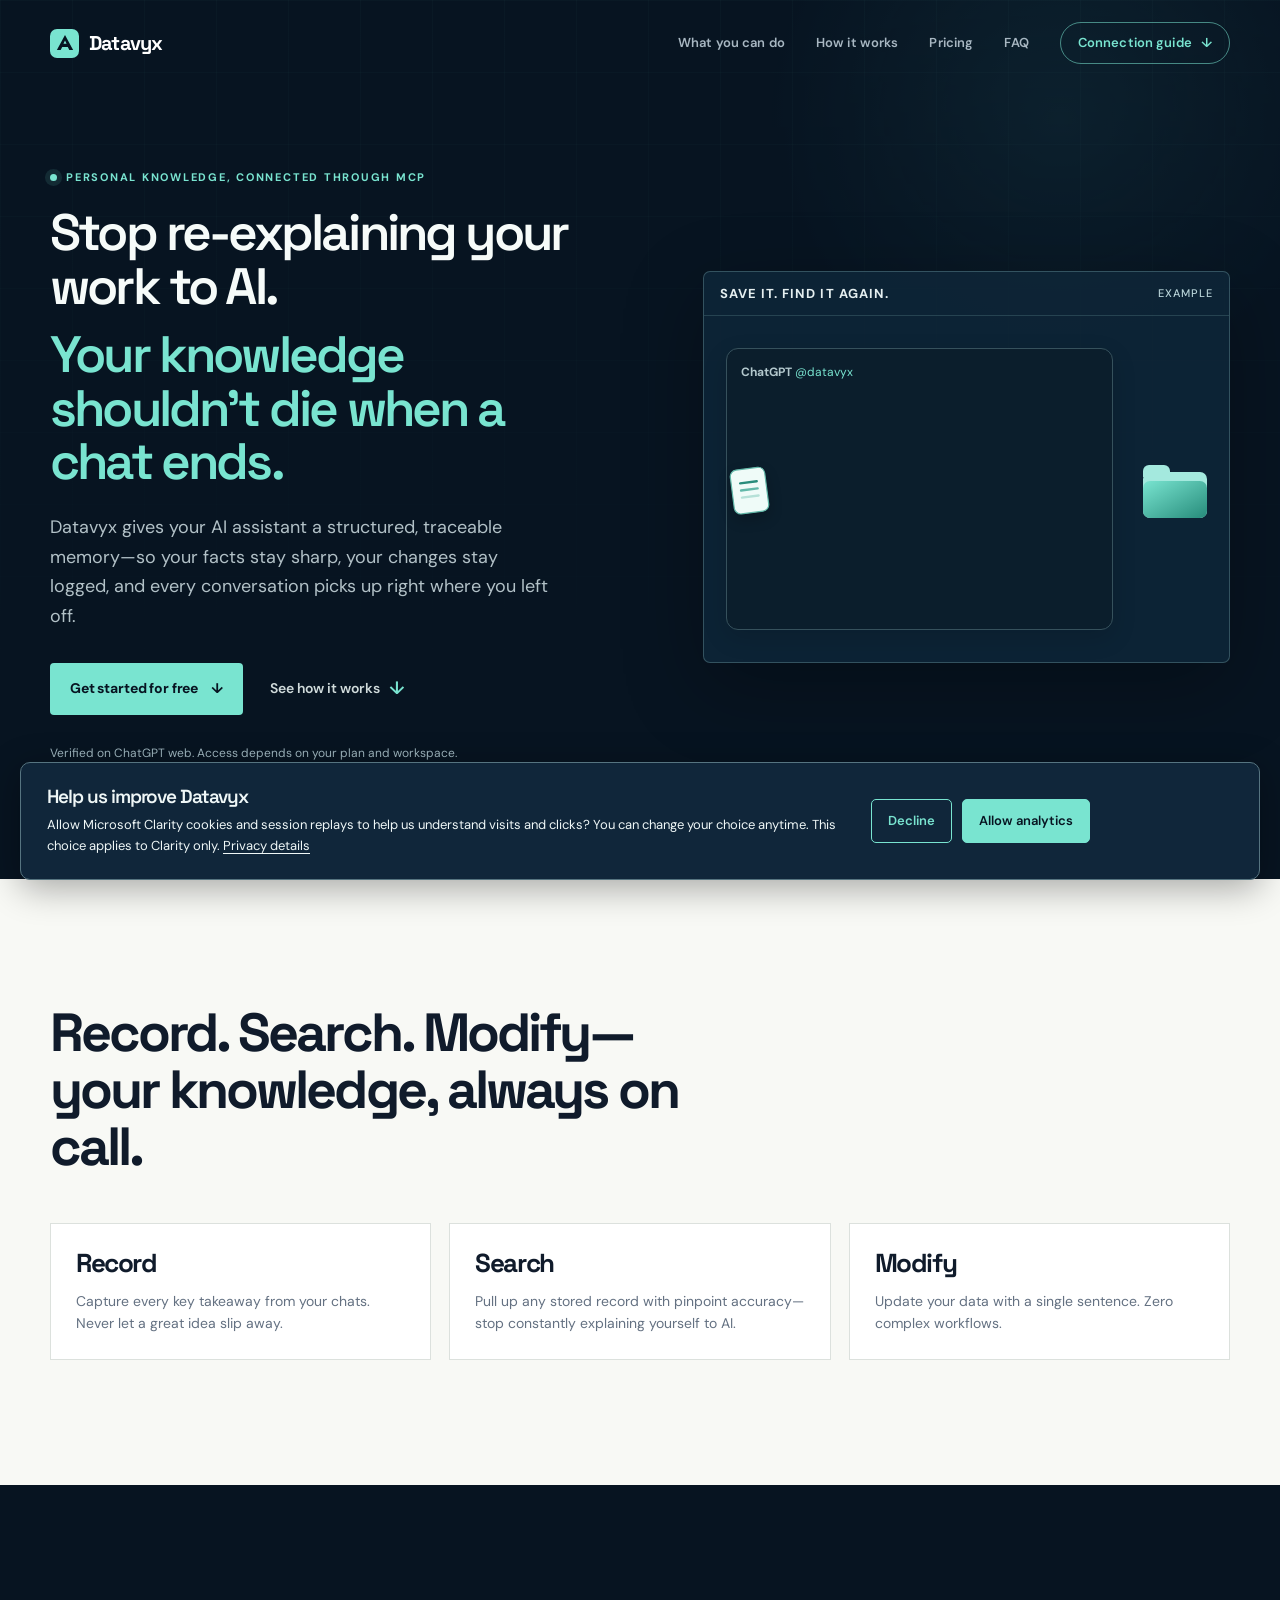
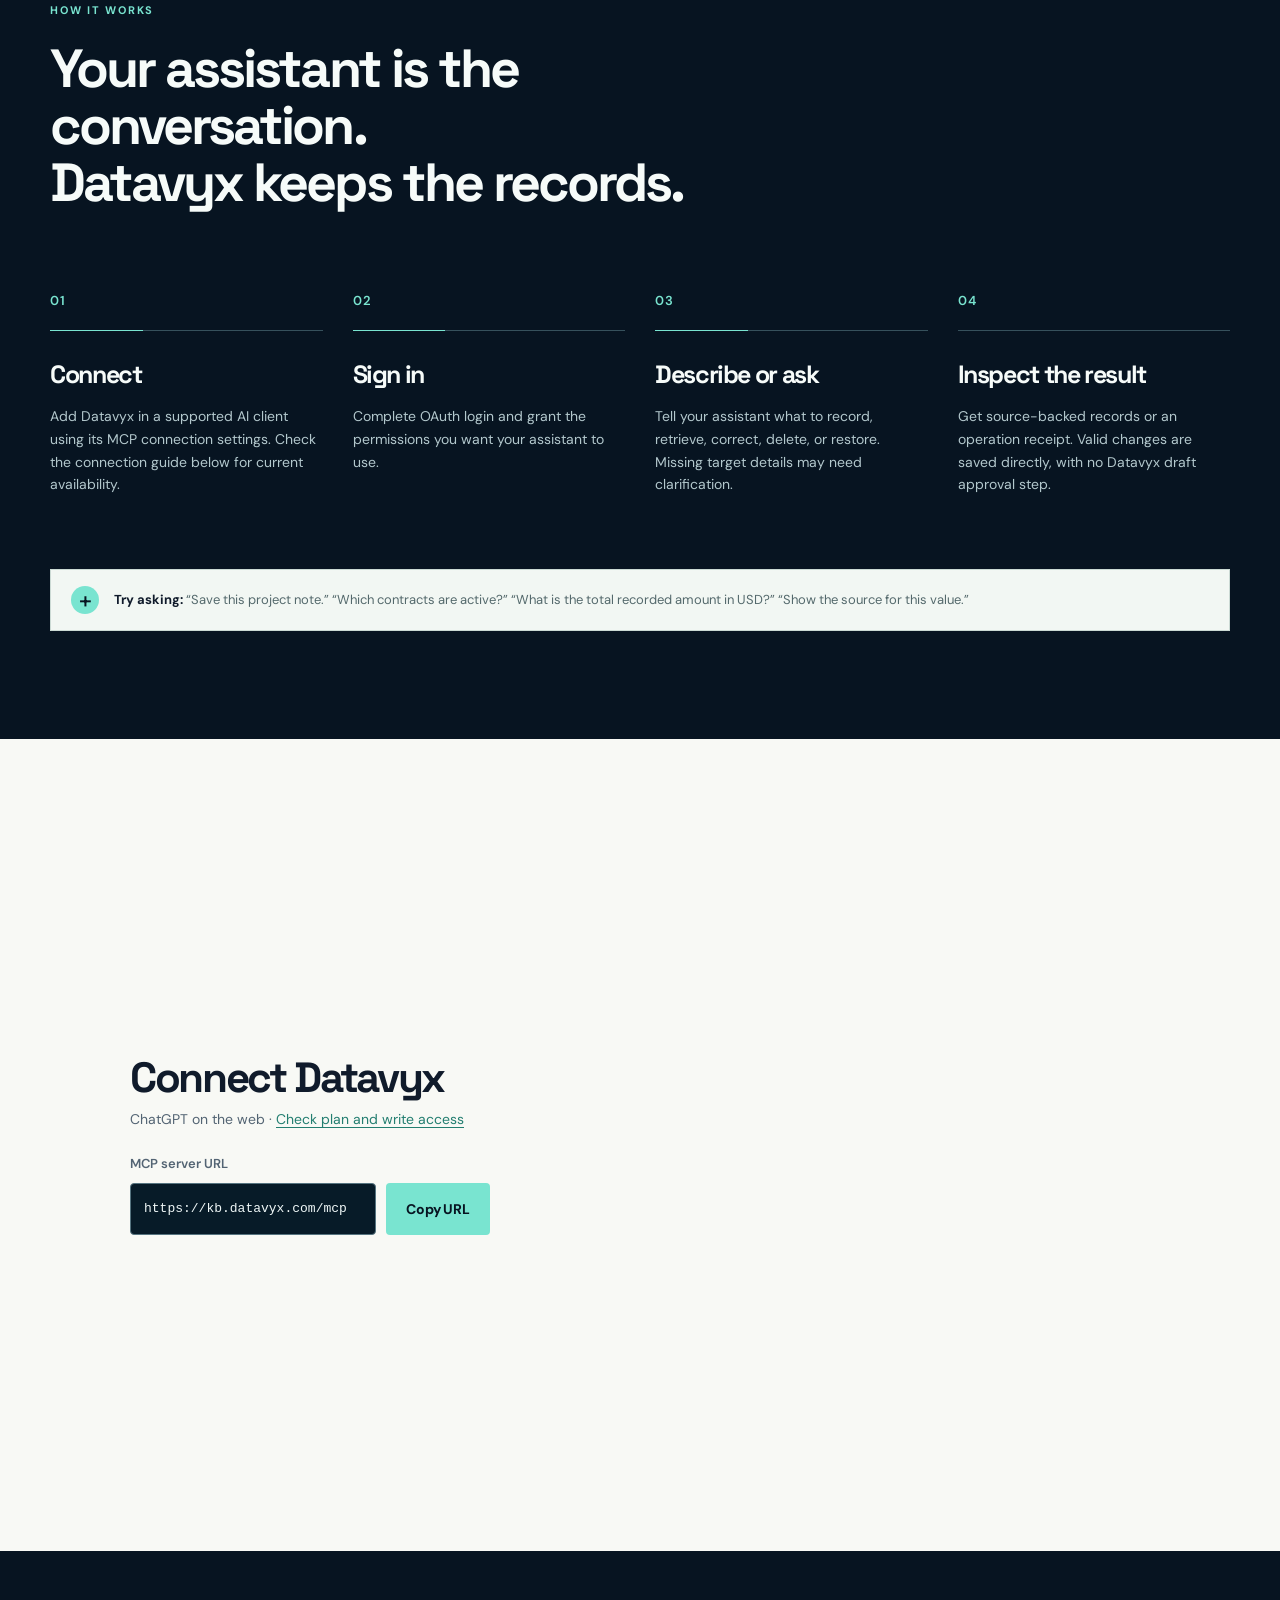
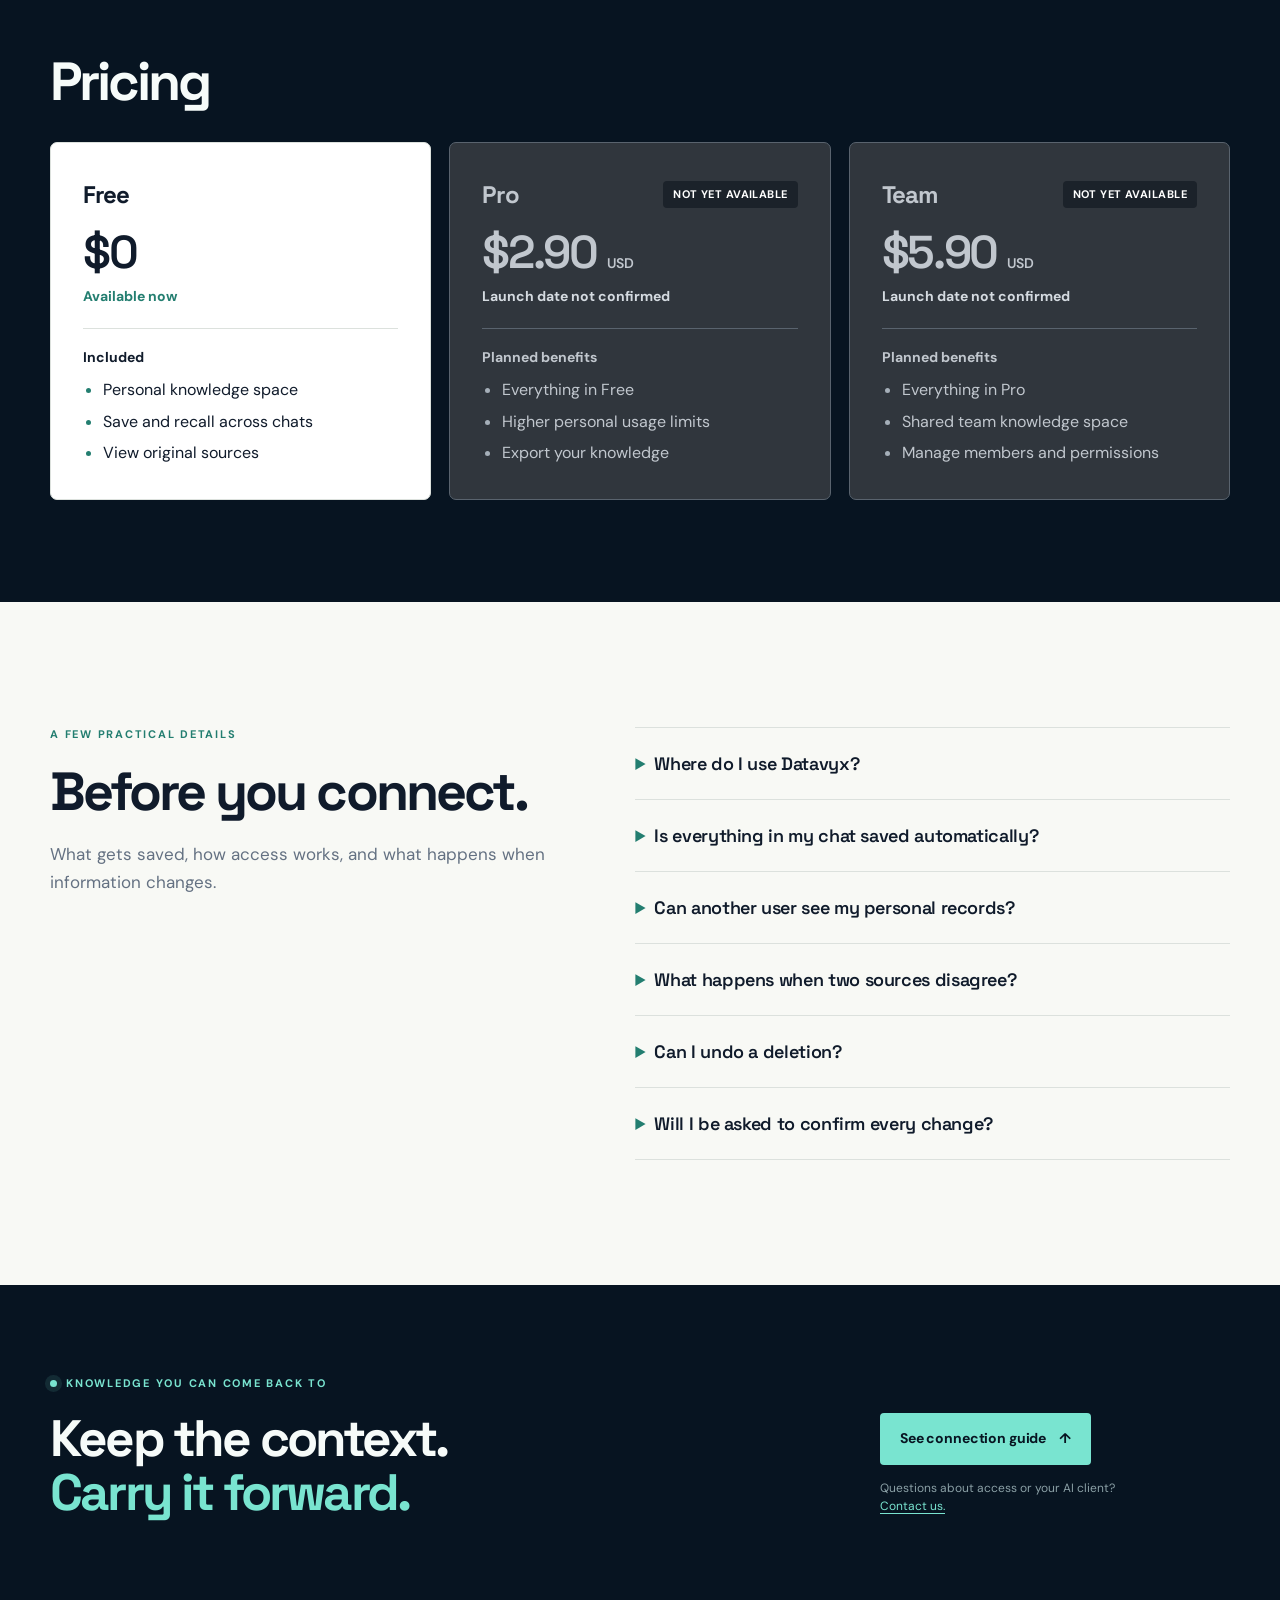
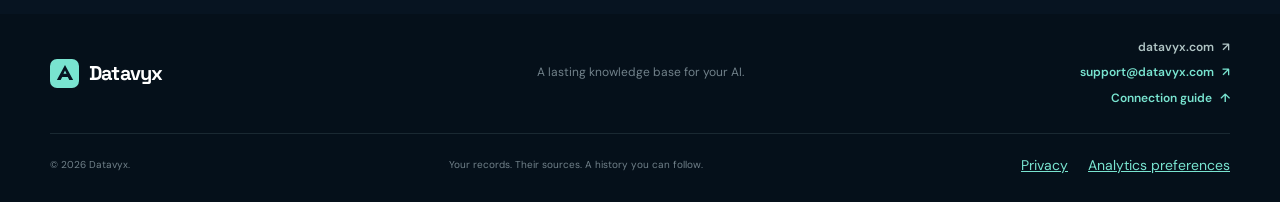
==== commit 8d488cf4: "Refresh homepage hero and core capabilities" ====
--- a/index.html
+++ b/index.html
@@ -60,8 +60,8 @@
         <div class="container hero-layout">
           <div class="hero-copy">
             <p class="eyebrow"><span class="eyebrow-dot"></span> Personal knowledge, connected through MCP</p>
-            <h1>Your knowledge.<br /><em>Beyond one chat.</em></h1>
-            <p class="hero-intro">Save project facts and notes in your AI chat, find them in a new conversation, and see where the answers came from.</p>
+            <h1>Stop re-explaining your work to AI.<br /><em>Your knowledge shouldn't die when a chat ends.</em></h1>
+            <p class="hero-intro">Datavyx gives your AI assistant a structured, traceable memory—so your facts stay sharp, your changes stay logged, and every conversation picks up right where you left off.</p>
             <div class="hero-actions"><a class="button button-primary" href="#connect">Get started for free <span aria-hidden="true">↓</span></a><a class="text-link" href="#how-it-works">See how it works <span aria-hidden="true">↓</span></a></div>
             <p class="hero-note">Verified on ChatGPT web. Access depends on your plan and workspace.</p>
           </div>
@@ -93,11 +93,20 @@
 
       <section id="capabilities" class="section section-light">
         <div class="container">
-          <div class="section-heading"><p class="eyebrow eyebrow-dark">A useful memory for your assistant</p><h2>Keep the facts.<br />Follow what changes.</h2><p>Bring project details, customer requirements, reference notes, and other changing information into a knowledge base you can query through conversation.</p></div>
+          <div class="section-heading"><h2>Record. Search. Modify—your knowledge, always on call.</h2></div>
           <div class="pain-grid">
-            <article class="pain-card"><div class="card-topline"><span class="card-index">01</span><span class="card-tag">Record &amp; retrieve</span></div><h3>Keep the note behind the fact.</h3><p>Save original text on its own or record structured facts and relationships. Find records by fields and keywords, then inspect the supporting sources.</p><div class="card-foot"><span class="signal signal-orange"></span> Original notes &amp; sources</div></article>
-            <article class="pain-card"><div class="card-topline"><span class="card-index">02</span><span class="card-tag">Query &amp; calculate</span></div><h3>Ask for more than a summary.</h3><p>Retrieve lists, exact counts, grouped results, and numeric totals. Conflicting or uncertain values are excluded from relevant calculations, with exclusions explained.</p><div class="card-foot"><span class="signal signal-blue"></span> Counts, groups &amp; totals</div></article>
-            <article class="pain-card"><div class="card-topline"><span class="card-index">03</span><span class="card-tag">Correct &amp; recover</span></div><h3>Change a detail. Keep its trail.</h3><p>Make explicit corrections while preserving previous values and sources. Deleted records leave normal results and can be restored; authorized history remains available.</p><div class="card-foot"><span class="signal signal-green"></span> History &amp; recoverable deletion</div></article>
+            <article class="pain-card">
+              <h3>Record</h3>
+              <p>Capture every key takeaway from your chats. Never let a great idea slip away.</p>
+            </article>
+            <article class="pain-card">
+              <h3>Search</h3>
+              <p>Pull up any stored record with pinpoint accuracy—stop constantly explaining yourself to AI.</p>
+            </article>
+            <article class="pain-card">
+              <h3>Modify</h3>
+              <p>Update your data with a single sentence. Zero complex workflows.</p>
+            </article>
           </div>
         </div>
       </section>
--- a/styles.css
+++ b/styles.css
@@ -240,6 +240,23 @@
 
 @media (prefers-reduced-motion: reduce) { html { scroll-behavior: auto; }.reveal { opacity: 1; transform: none; transition: none; }.button, .service-arrow, .text-link span, .pain-card { transition: none; } }
 
+.hero h1 {
+  font-size: clamp(2rem, 4vw, 3.65rem);
+  line-height: 1.04;
+  overflow-wrap: break-word;
+}
+
+.hero h1 em {
+  display: inline-block;
+  margin-top: .3em;
+}
+
+#capabilities .section-heading h2 { margin-bottom: 0; }
+#capabilities .pain-grid { margin-top: clamp(28px, 4vw, 48px); }
+#capabilities .pain-card { min-height: auto; padding: 25px; }
+#capabilities .pain-card h3 { margin: 0 0 13px; }
+#capabilities .pain-card p { margin-bottom: 0; }
+
 /* Privacy page and secondary footer navigation. */
 .footer-bottom { flex-wrap: wrap; align-items: center; }
 .footer-links { display: flex; flex-wrap: wrap; align-items: center; gap: 12px 20px; font-size: 14px; }
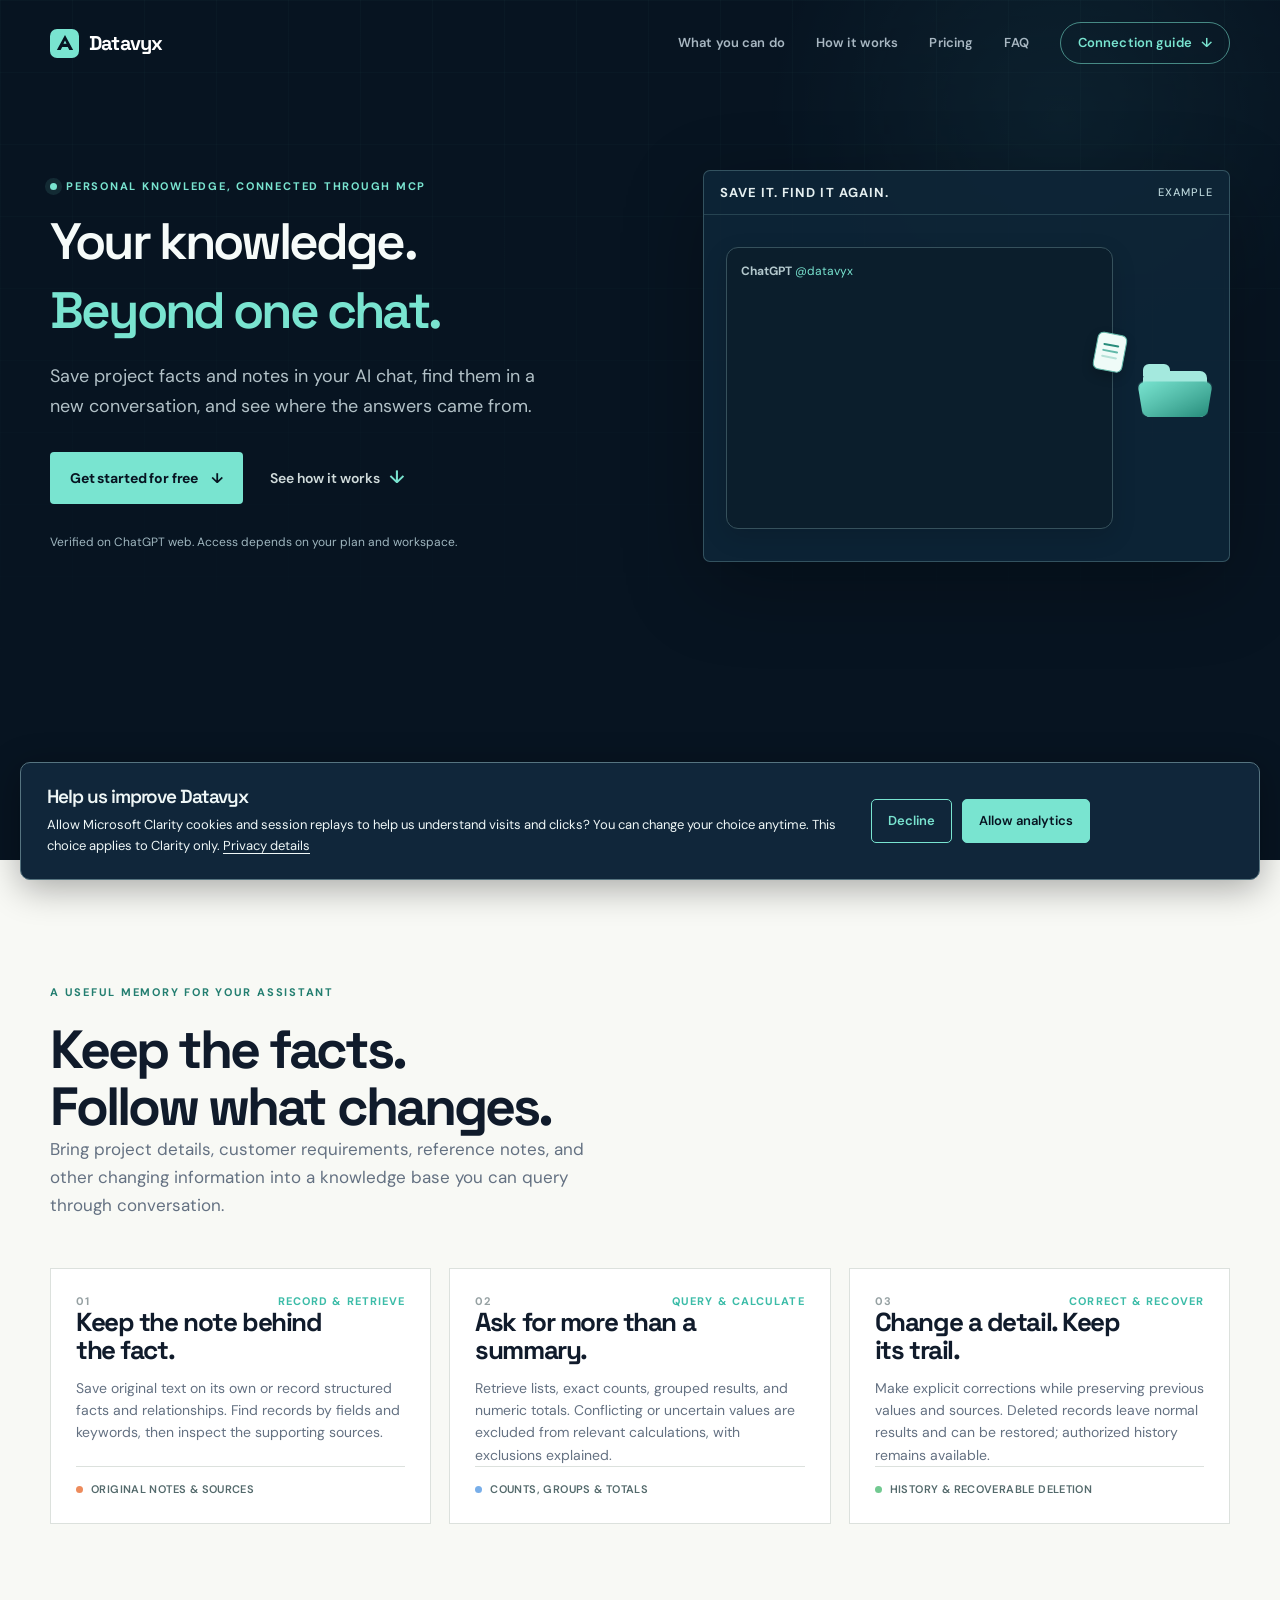
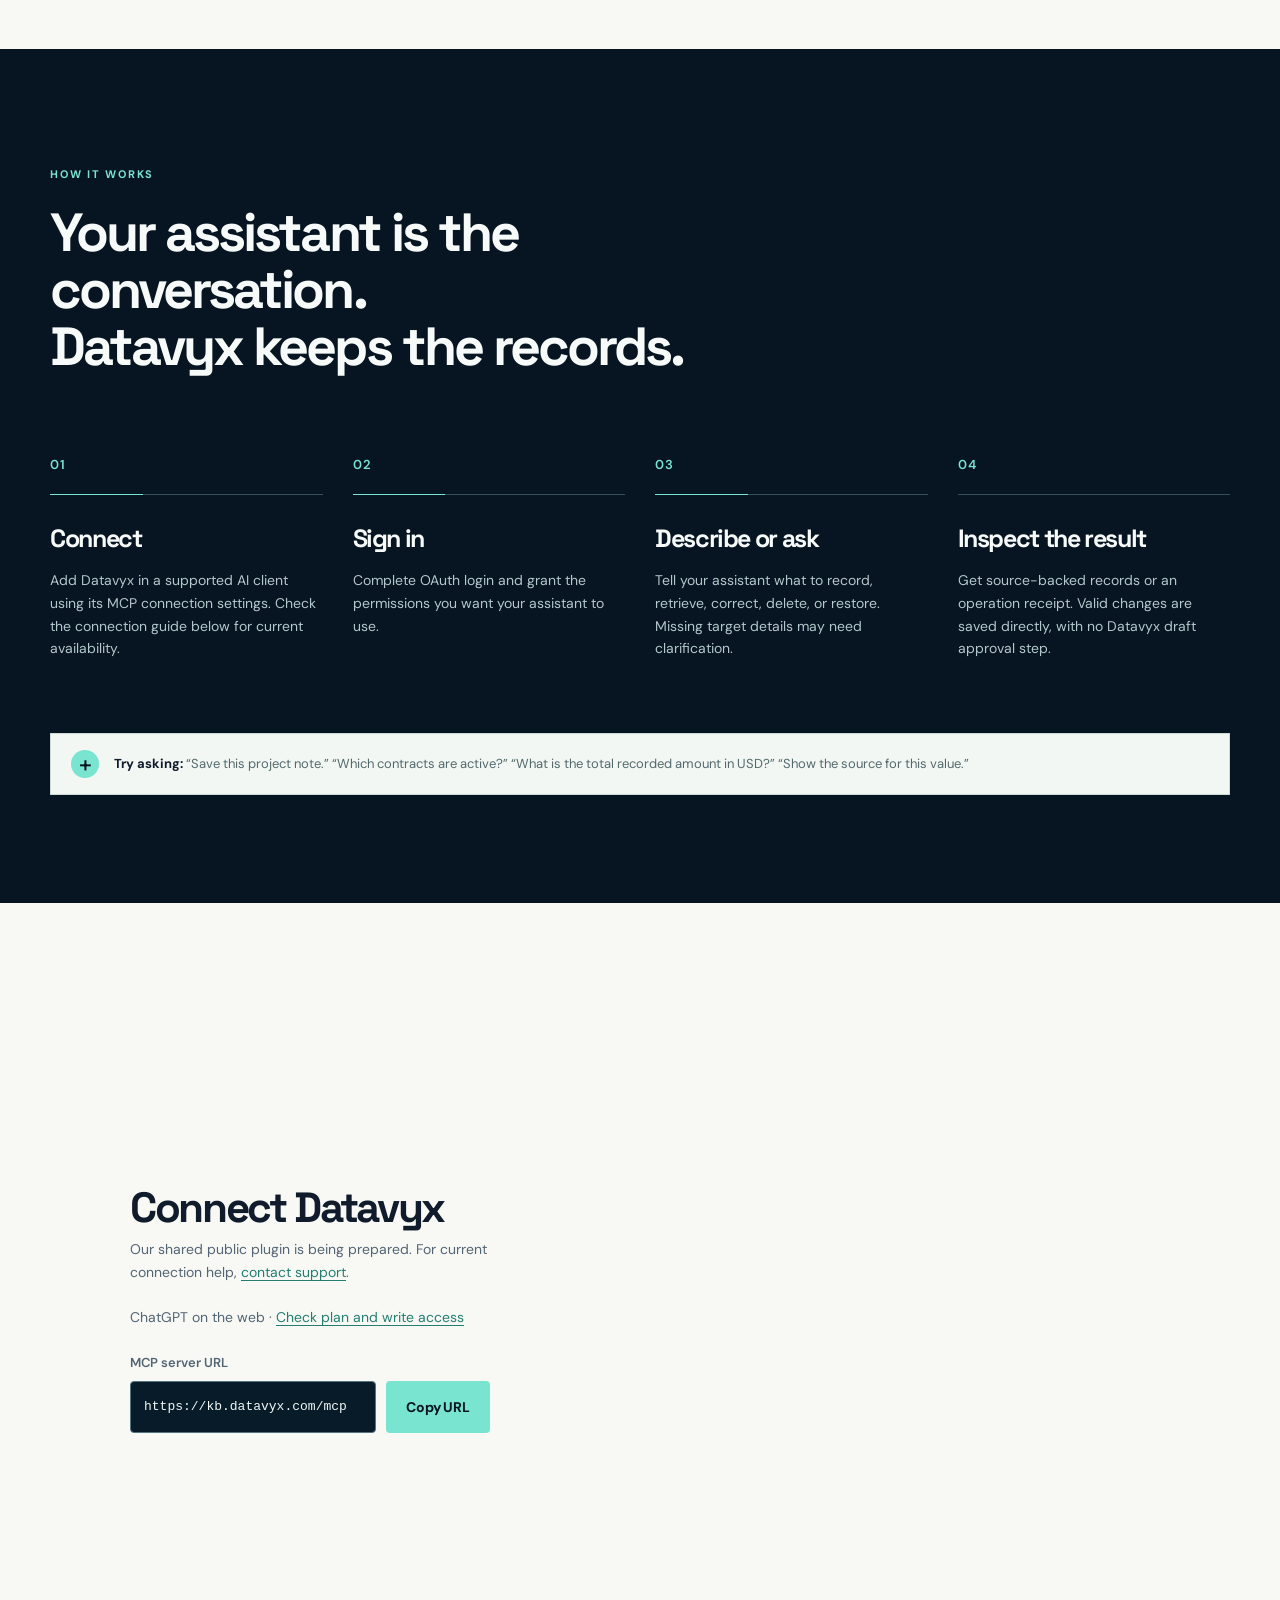
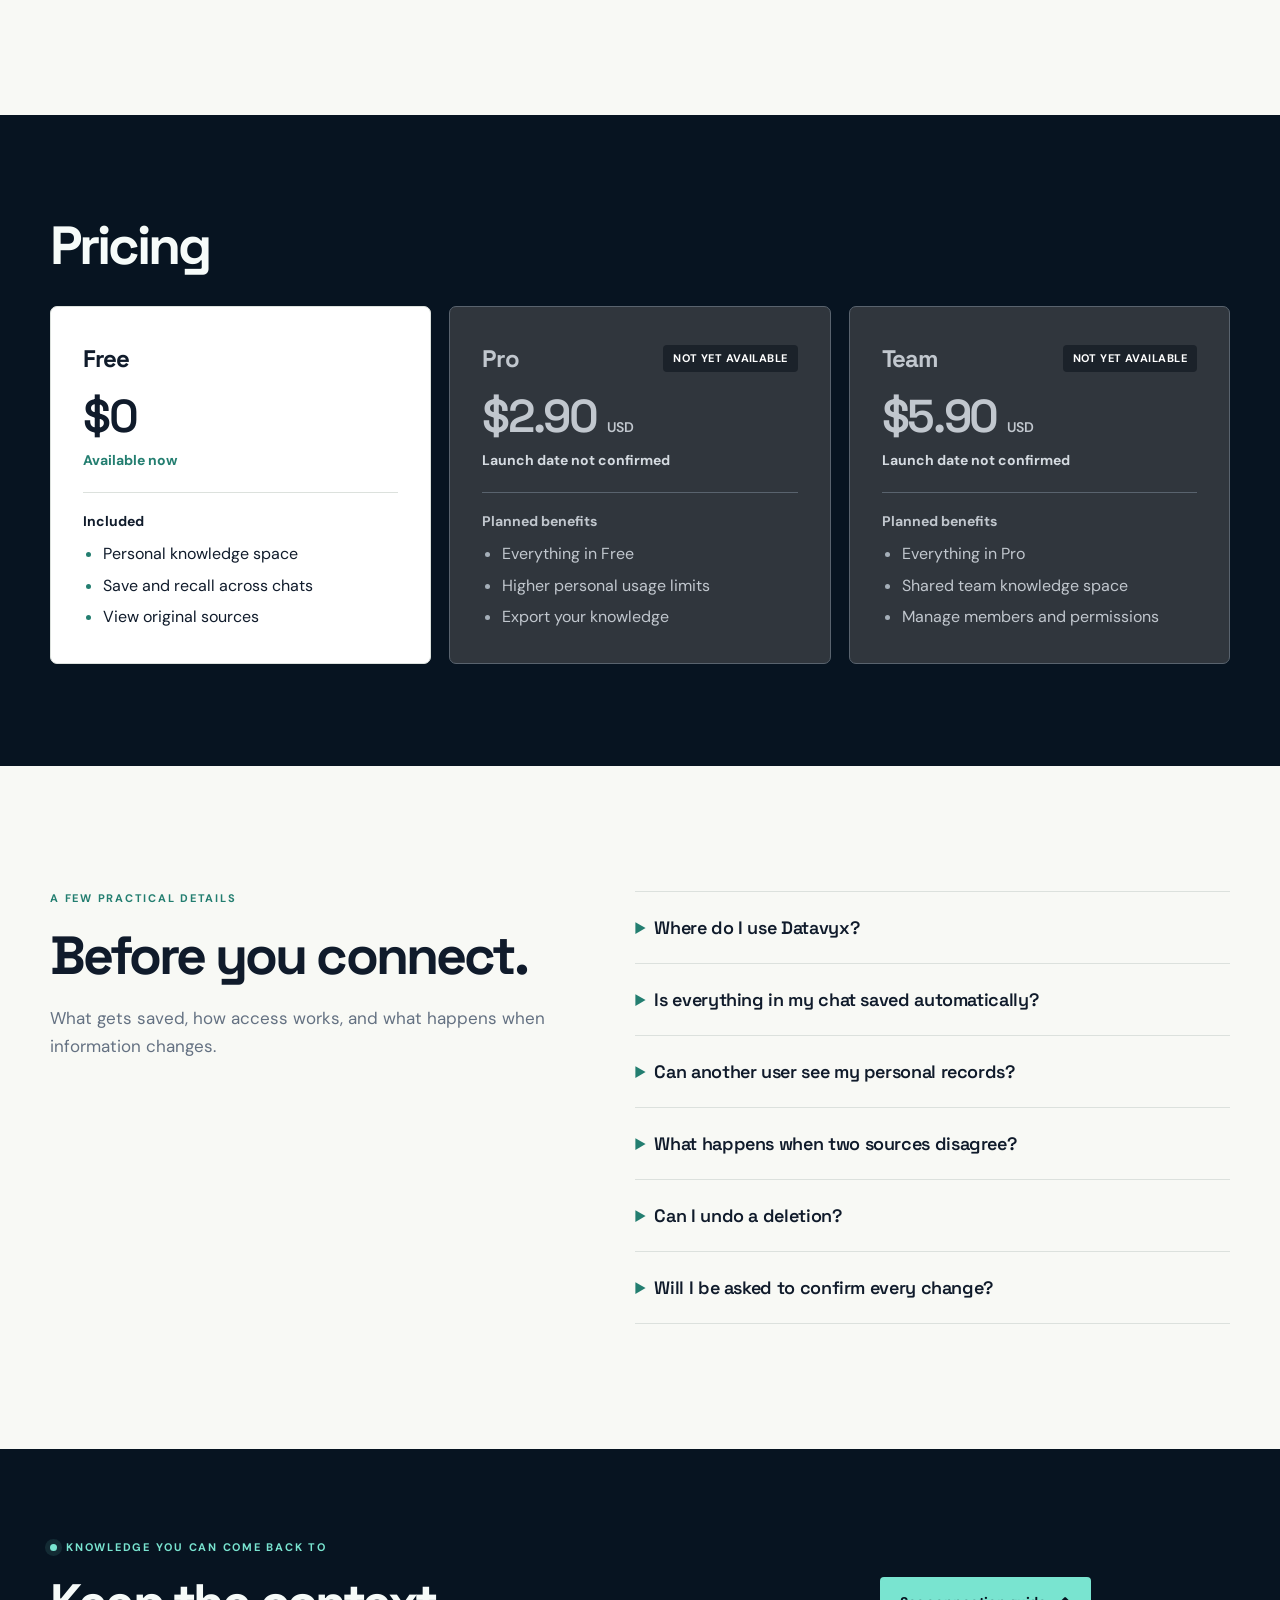
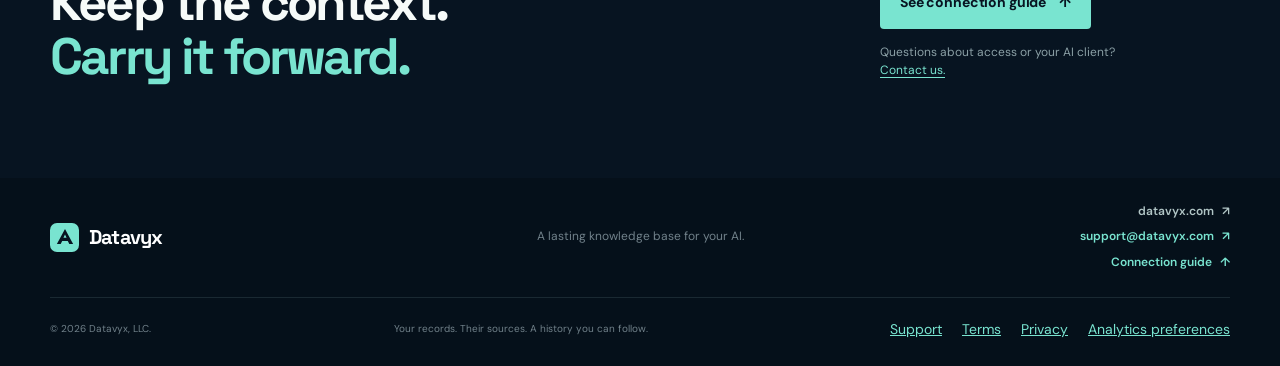
==== commit a37ce6ab: "docs(site): add support terms and confirmed retention policy" ====
--- a/index.html
+++ b/index.html
@@ -60,8 +60,8 @@
         <div class="container hero-layout">
           <div class="hero-copy">
             <p class="eyebrow"><span class="eyebrow-dot"></span> Personal knowledge, connected through MCP</p>
-            <h1>Stop re-explaining your work to AI.<br /><em>Your knowledge shouldn't die when a chat ends.</em></h1>
-            <p class="hero-intro">Datavyx gives your AI assistant a structured, traceable memory—so your facts stay sharp, your changes stay logged, and every conversation picks up right where you left off.</p>
+            <h1>Your knowledge.<br /><em>Beyond one chat.</em></h1>
+            <p class="hero-intro">Save project facts and notes in your AI chat, find them in a new conversation, and see where the answers came from.</p>
             <div class="hero-actions"><a class="button button-primary" href="#connect">Get started for free <span aria-hidden="true">↓</span></a><a class="text-link" href="#how-it-works">See how it works <span aria-hidden="true">↓</span></a></div>
             <p class="hero-note">Verified on ChatGPT web. Access depends on your plan and workspace.</p>
           </div>
@@ -93,20 +93,11 @@
 
       <section id="capabilities" class="section section-light">
         <div class="container">
-          <div class="section-heading"><h2>Record. Search. Modify—your knowledge, always on call.</h2></div>
+          <div class="section-heading"><p class="eyebrow eyebrow-dark">A useful memory for your assistant</p><h2>Keep the facts.<br />Follow what changes.</h2><p>Bring project details, customer requirements, reference notes, and other changing information into a knowledge base you can query through conversation.</p></div>
           <div class="pain-grid">
-            <article class="pain-card">
-              <h3>Record</h3>
-              <p>Capture every key takeaway from your chats. Never let a great idea slip away.</p>
-            </article>
-            <article class="pain-card">
-              <h3>Search</h3>
-              <p>Pull up any stored record with pinpoint accuracy—stop constantly explaining yourself to AI.</p>
-            </article>
-            <article class="pain-card">
-              <h3>Modify</h3>
-              <p>Update your data with a single sentence. Zero complex workflows.</p>
-            </article>
+            <article class="pain-card"><div class="card-topline"><span class="card-index">01</span><span class="card-tag">Record &amp; retrieve</span></div><h3>Keep the note behind the fact.</h3><p>Save original text on its own or record structured facts and relationships. Find records by fields and keywords, then inspect the supporting sources.</p><div class="card-foot"><span class="signal signal-orange"></span> Original notes &amp; sources</div></article>
+            <article class="pain-card"><div class="card-topline"><span class="card-index">02</span><span class="card-tag">Query &amp; calculate</span></div><h3>Ask for more than a summary.</h3><p>Retrieve lists, exact counts, grouped results, and numeric totals. Conflicting or uncertain values are excluded from relevant calculations, with exclusions explained.</p><div class="card-foot"><span class="signal signal-blue"></span> Counts, groups &amp; totals</div></article>
+            <article class="pain-card"><div class="card-topline"><span class="card-index">03</span><span class="card-tag">Correct &amp; recover</span></div><h3>Change a detail. Keep its trail.</h3><p>Make explicit corrections while preserving previous values and sources. Deleted records leave normal results and can be restored; authorized history remains available.</p><div class="card-foot"><span class="signal signal-green"></span> History &amp; recoverable deletion</div></article>
           </div>
         </div>
       </section>
@@ -128,6 +119,7 @@
         <div class="container connect-layout">
           <div class="section-heading connection-copy">
             <h2>Connect Datavyx</h2>
+            <p class="connection-requirements">Our shared public plugin is being prepared. For current connection help, <a href="support.html">contact support</a>.</p>
             <p class="connection-requirements">ChatGPT on the web · <a href="https://help.openai.com/en/articles/12584461-connecting-custom-mcp-servers-in-chatgpt">Check plan and write access</a></p>
             <label class="endpoint-label" for="mcp-url">MCP server URL</label>
             <div class="endpoint-control"><input id="mcp-url" type="url" value="https://kb.datavyx.com/mcp" readonly spellcheck="false" /><button id="copy-mcp" class="button button-primary" type="button" hidden>Copy URL</button></div>
@@ -207,7 +199,7 @@
         <p>A lasting knowledge base for your AI.</p>
         <div class="footer-contact"><a class="footer-domain" href="https://www.datavyx.com/">datavyx.com <span aria-hidden="true">↗</span></a><a class="footer-email" href="mailto:support@datavyx.com">support@datavyx.com <span aria-hidden="true">↗</span></a><a class="footer-email" href="#connect">Connection guide <span aria-hidden="true">↑</span></a></div>
       </div>
-      <div class="container footer-bottom"><span>© <span id="current-year">2026</span> Datavyx.</span><span>Your records. Their sources. A history you can follow.</span><nav id="privacy-notice" class="footer-links" aria-label="Privacy links"><a id="personal-space" class="privacy-link" href="privacy.html">Privacy</a><button id="analytics-preferences" class="privacy-link" type="button" hidden>Analytics preferences</button></nav></div>
+      <div class="container footer-bottom"><span>© <span id="current-year">2026</span> Datavyx, LLC.</span><span>Your records. Their sources. A history you can follow.</span><nav id="privacy-notice" class="footer-links" aria-label="Footer links"><a class="privacy-link" href="support.html">Support</a><a class="privacy-link" href="terms.html">Terms</a><a id="personal-space" class="privacy-link" href="privacy.html">Privacy</a><button id="analytics-preferences" class="privacy-link" type="button" hidden>Analytics preferences</button></nav></div>
     </footer>
     <section id="analytics-banner" class="analytics-banner" aria-labelledby="analytics-title" hidden>
       <div>
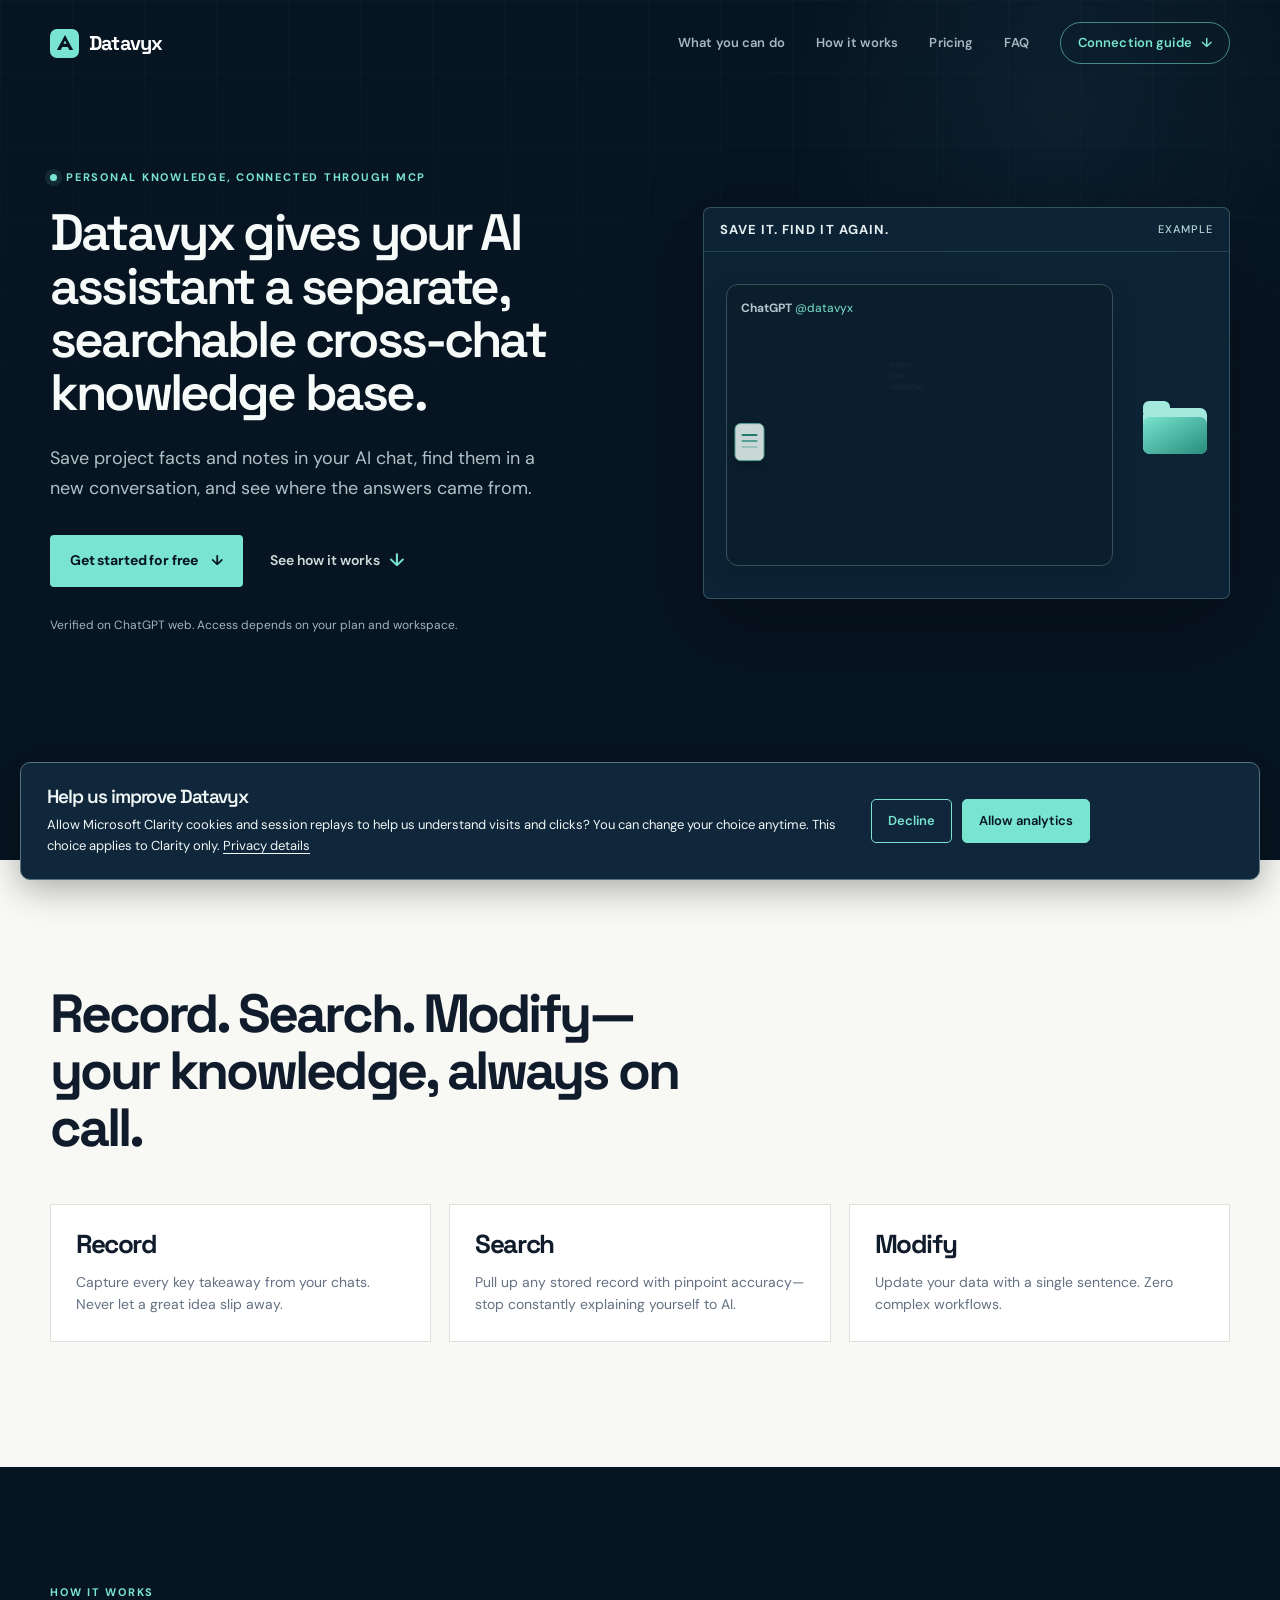
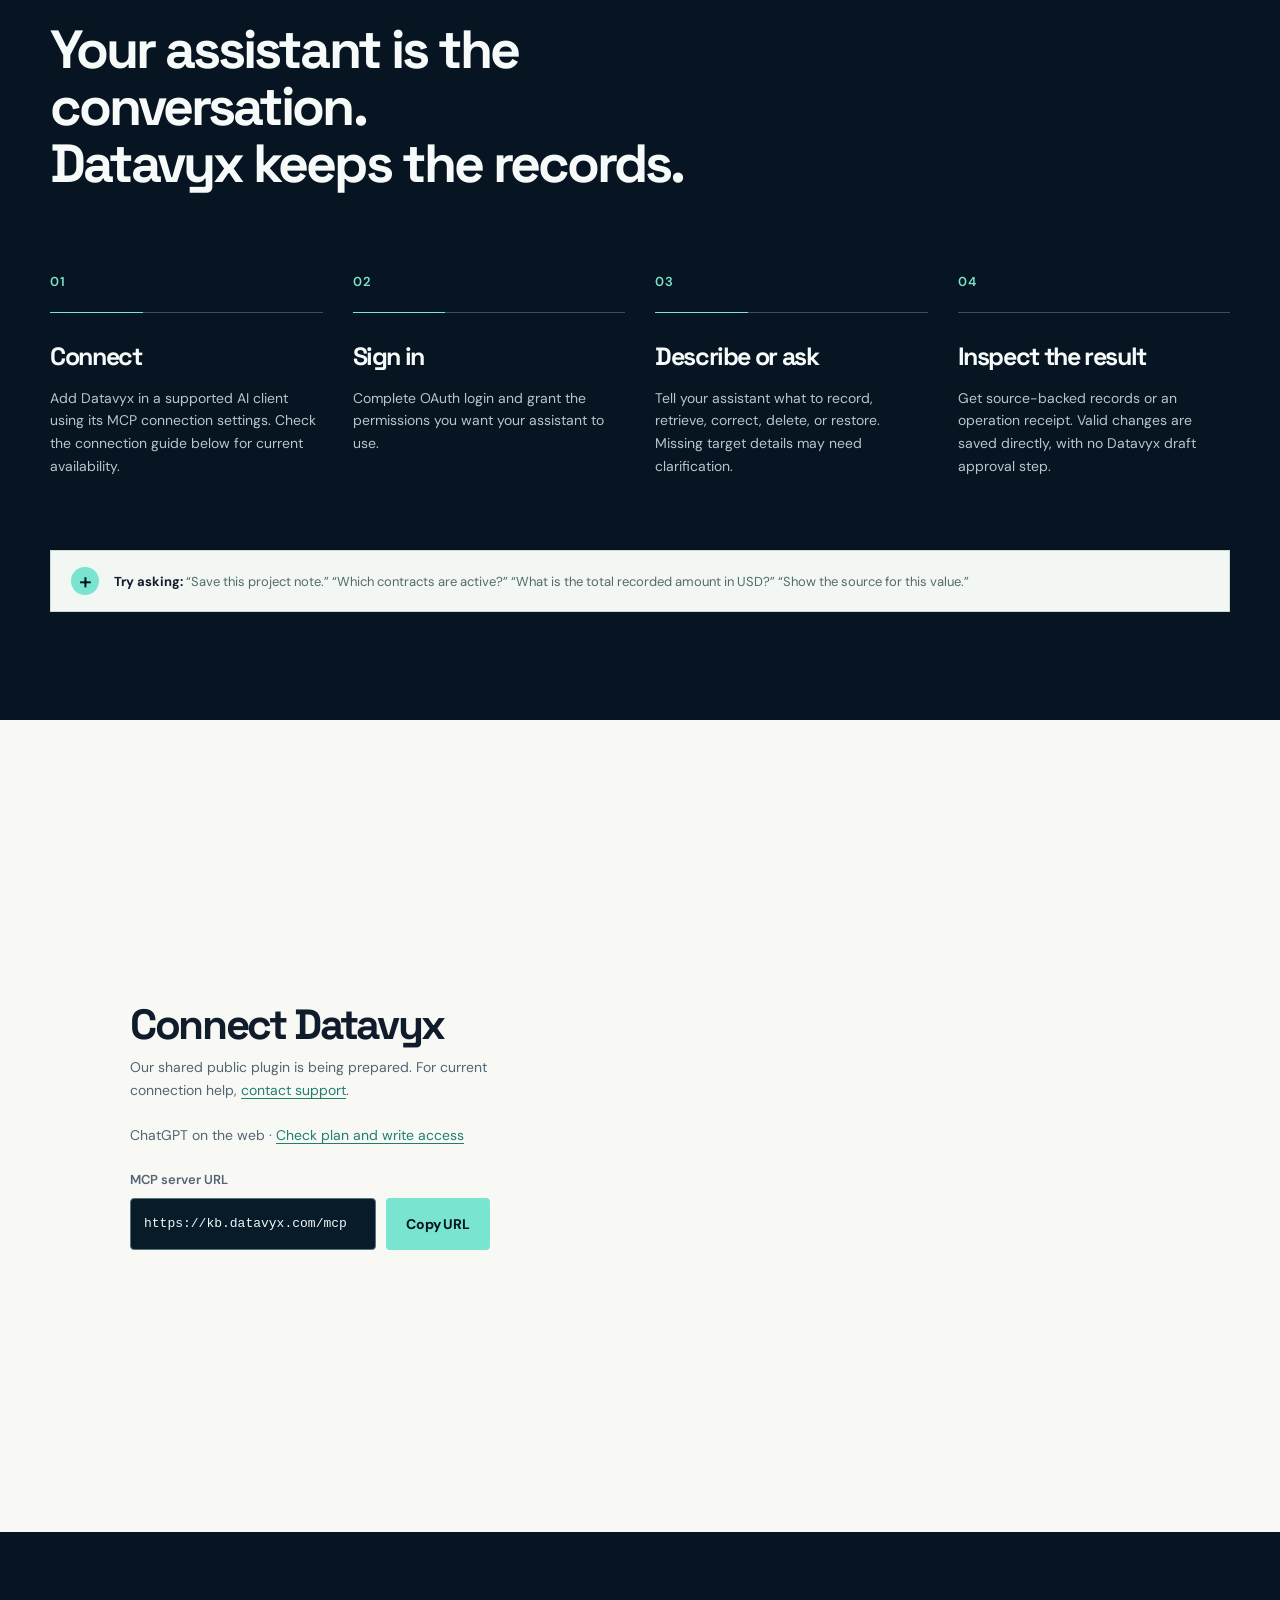
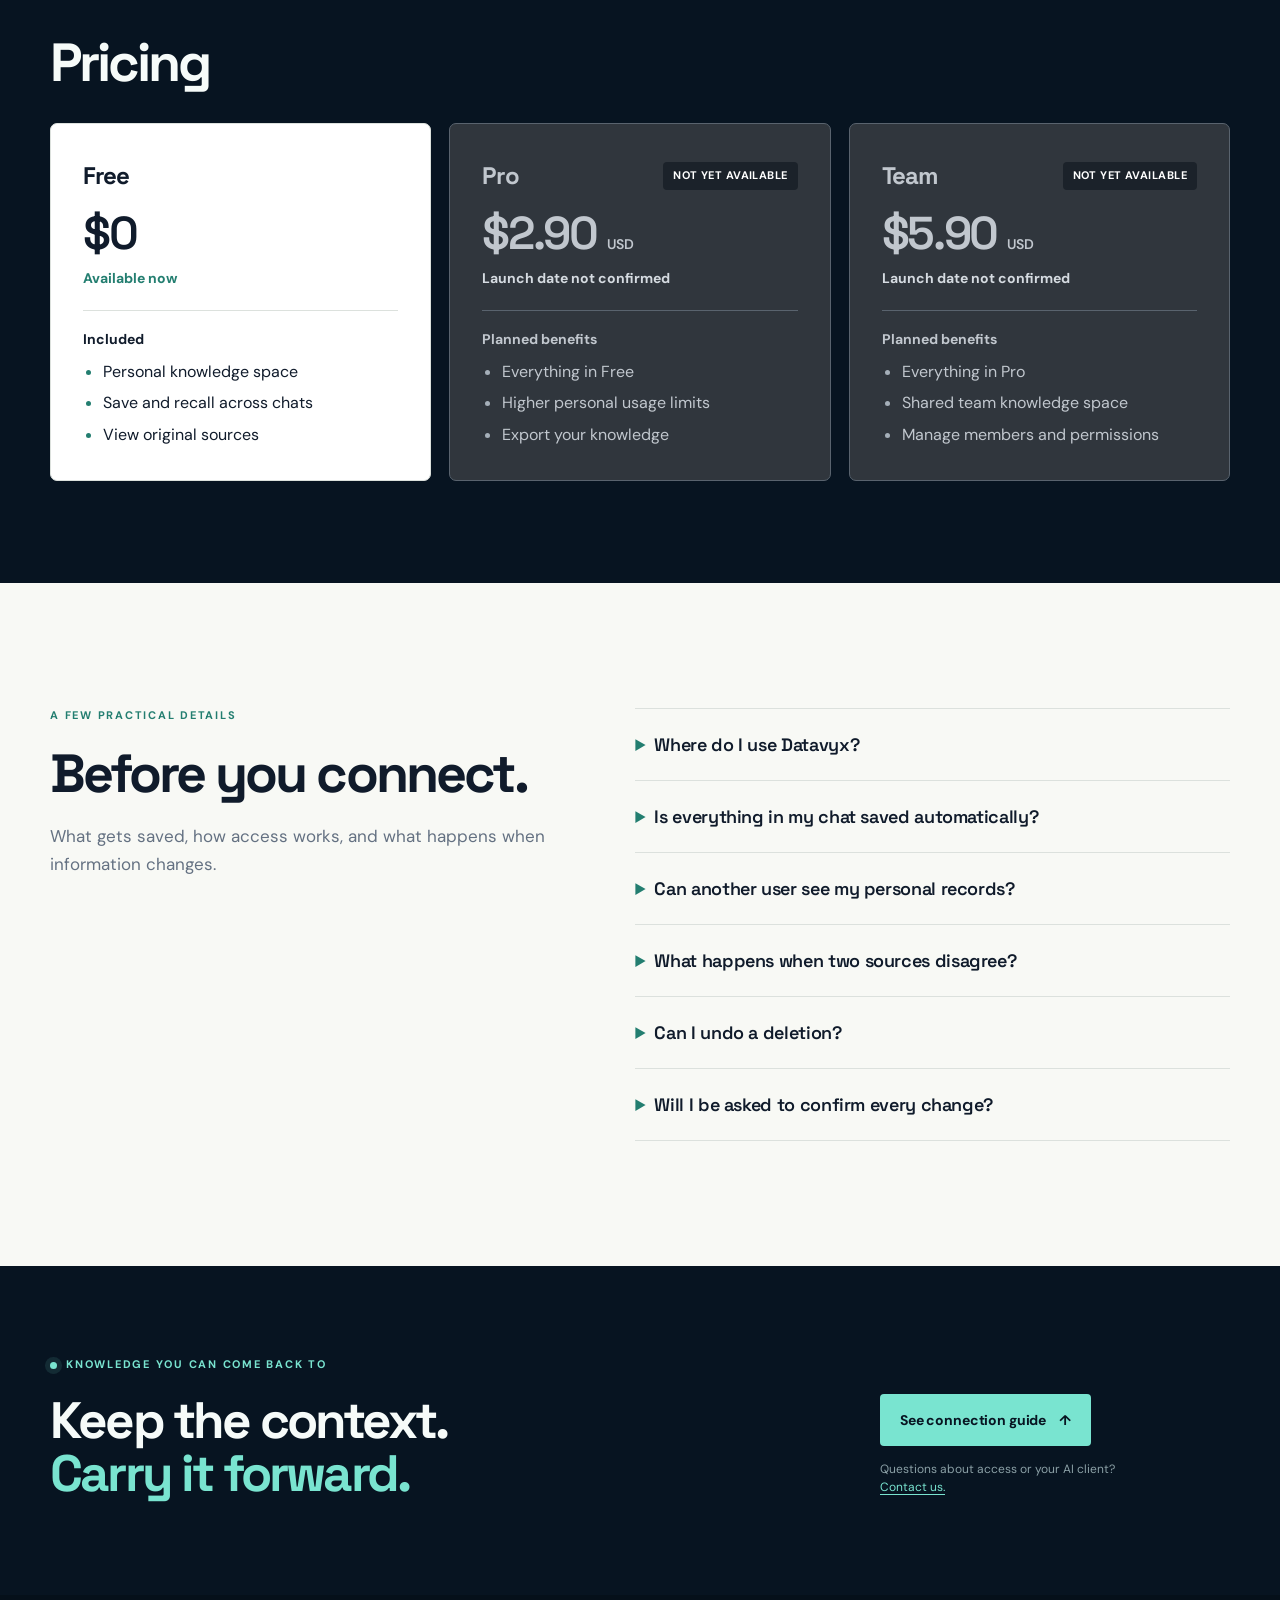
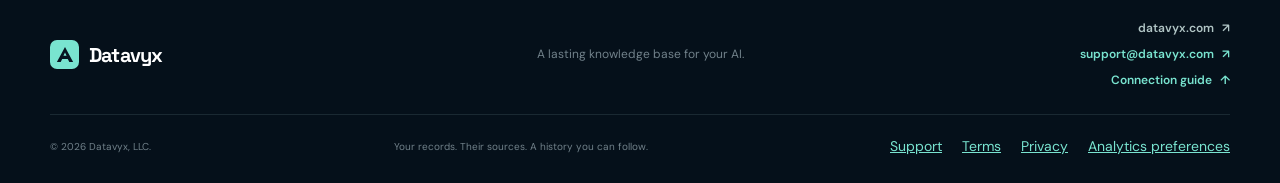
==== commit 9b21caba: "Merge homepage copy refresh and retain approved headline" ====
--- a/index.html
+++ b/index.html
@@ -60,7 +60,7 @@
         <div class="container hero-layout">
           <div class="hero-copy">
             <p class="eyebrow"><span class="eyebrow-dot"></span> Personal knowledge, connected through MCP</p>
-            <h1>Your knowledge.<br /><em>Beyond one chat.</em></h1>
+            <h1>Datavyx gives your AI assistant a separate, searchable cross-chat knowledge base.</h1>
             <p class="hero-intro">Save project facts and notes in your AI chat, find them in a new conversation, and see where the answers came from.</p>
             <div class="hero-actions"><a class="button button-primary" href="#connect">Get started for free <span aria-hidden="true">↓</span></a><a class="text-link" href="#how-it-works">See how it works <span aria-hidden="true">↓</span></a></div>
             <p class="hero-note">Verified on ChatGPT web. Access depends on your plan and workspace.</p>
@@ -93,11 +93,20 @@
 
       <section id="capabilities" class="section section-light">
         <div class="container">
-          <div class="section-heading"><p class="eyebrow eyebrow-dark">A useful memory for your assistant</p><h2>Keep the facts.<br />Follow what changes.</h2><p>Bring project details, customer requirements, reference notes, and other changing information into a knowledge base you can query through conversation.</p></div>
+          <div class="section-heading"><h2>Record. Search. Modify—your knowledge, always on call.</h2></div>
           <div class="pain-grid">
-            <article class="pain-card"><div class="card-topline"><span class="card-index">01</span><span class="card-tag">Record &amp; retrieve</span></div><h3>Keep the note behind the fact.</h3><p>Save original text on its own or record structured facts and relationships. Find records by fields and keywords, then inspect the supporting sources.</p><div class="card-foot"><span class="signal signal-orange"></span> Original notes &amp; sources</div></article>
-            <article class="pain-card"><div class="card-topline"><span class="card-index">02</span><span class="card-tag">Query &amp; calculate</span></div><h3>Ask for more than a summary.</h3><p>Retrieve lists, exact counts, grouped results, and numeric totals. Conflicting or uncertain values are excluded from relevant calculations, with exclusions explained.</p><div class="card-foot"><span class="signal signal-blue"></span> Counts, groups &amp; totals</div></article>
-            <article class="pain-card"><div class="card-topline"><span class="card-index">03</span><span class="card-tag">Correct &amp; recover</span></div><h3>Change a detail. Keep its trail.</h3><p>Make explicit corrections while preserving previous values and sources. Deleted records leave normal results and can be restored; authorized history remains available.</p><div class="card-foot"><span class="signal signal-green"></span> History &amp; recoverable deletion</div></article>
+            <article class="pain-card">
+              <h3>Record</h3>
+              <p>Capture every key takeaway from your chats. Never let a great idea slip away.</p>
+            </article>
+            <article class="pain-card">
+              <h3>Search</h3>
+              <p>Pull up any stored record with pinpoint accuracy—stop constantly explaining yourself to AI.</p>
+            </article>
+            <article class="pain-card">
+              <h3>Modify</h3>
+              <p>Update your data with a single sentence. Zero complex workflows.</p>
+            </article>
           </div>
         </div>
       </section>
--- a/styles.css
+++ b/styles.css
@@ -246,11 +246,6 @@
   overflow-wrap: break-word;
 }
 
-.hero h1 em {
-  display: inline-block;
-  margin-top: .3em;
-}
-
 #capabilities .section-heading h2 { margin-bottom: 0; }
 #capabilities .pain-grid { margin-top: clamp(28px, 4vw, 48px); }
 #capabilities .pain-card { min-height: auto; padding: 25px; }
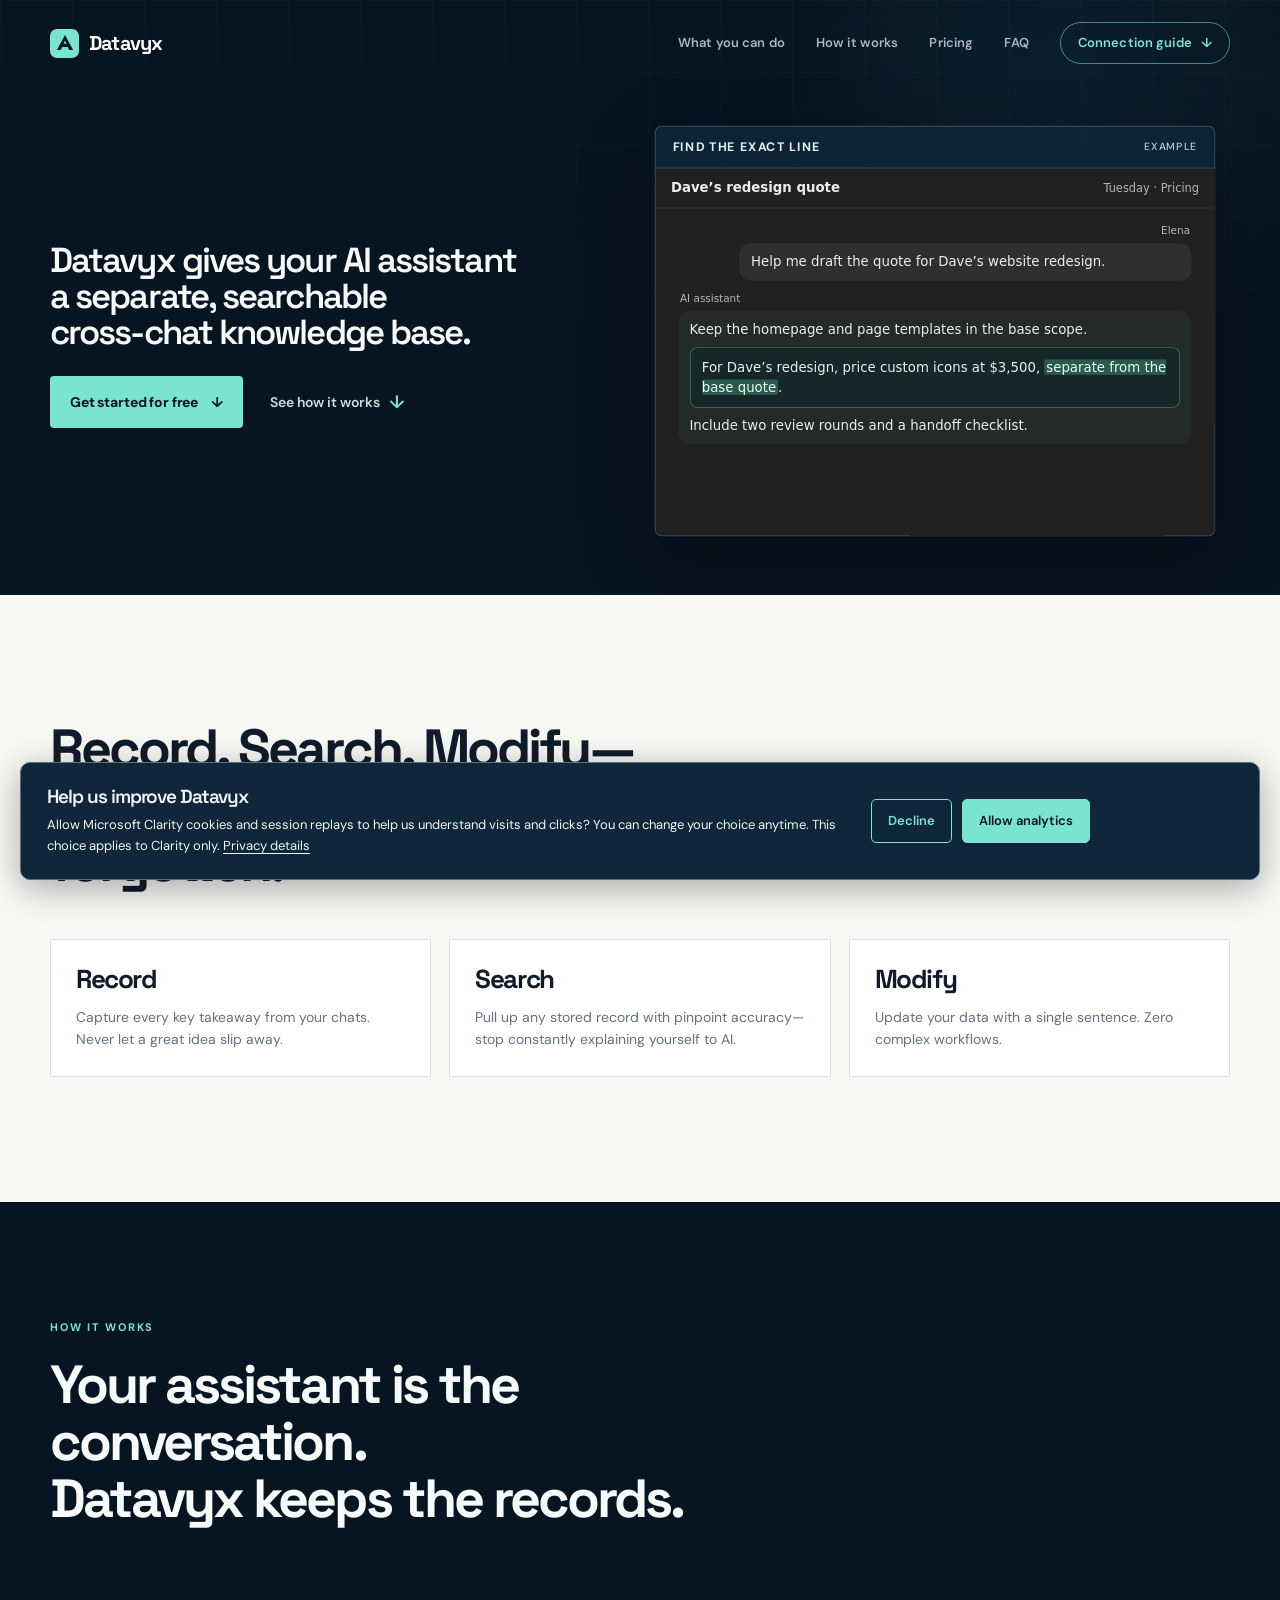
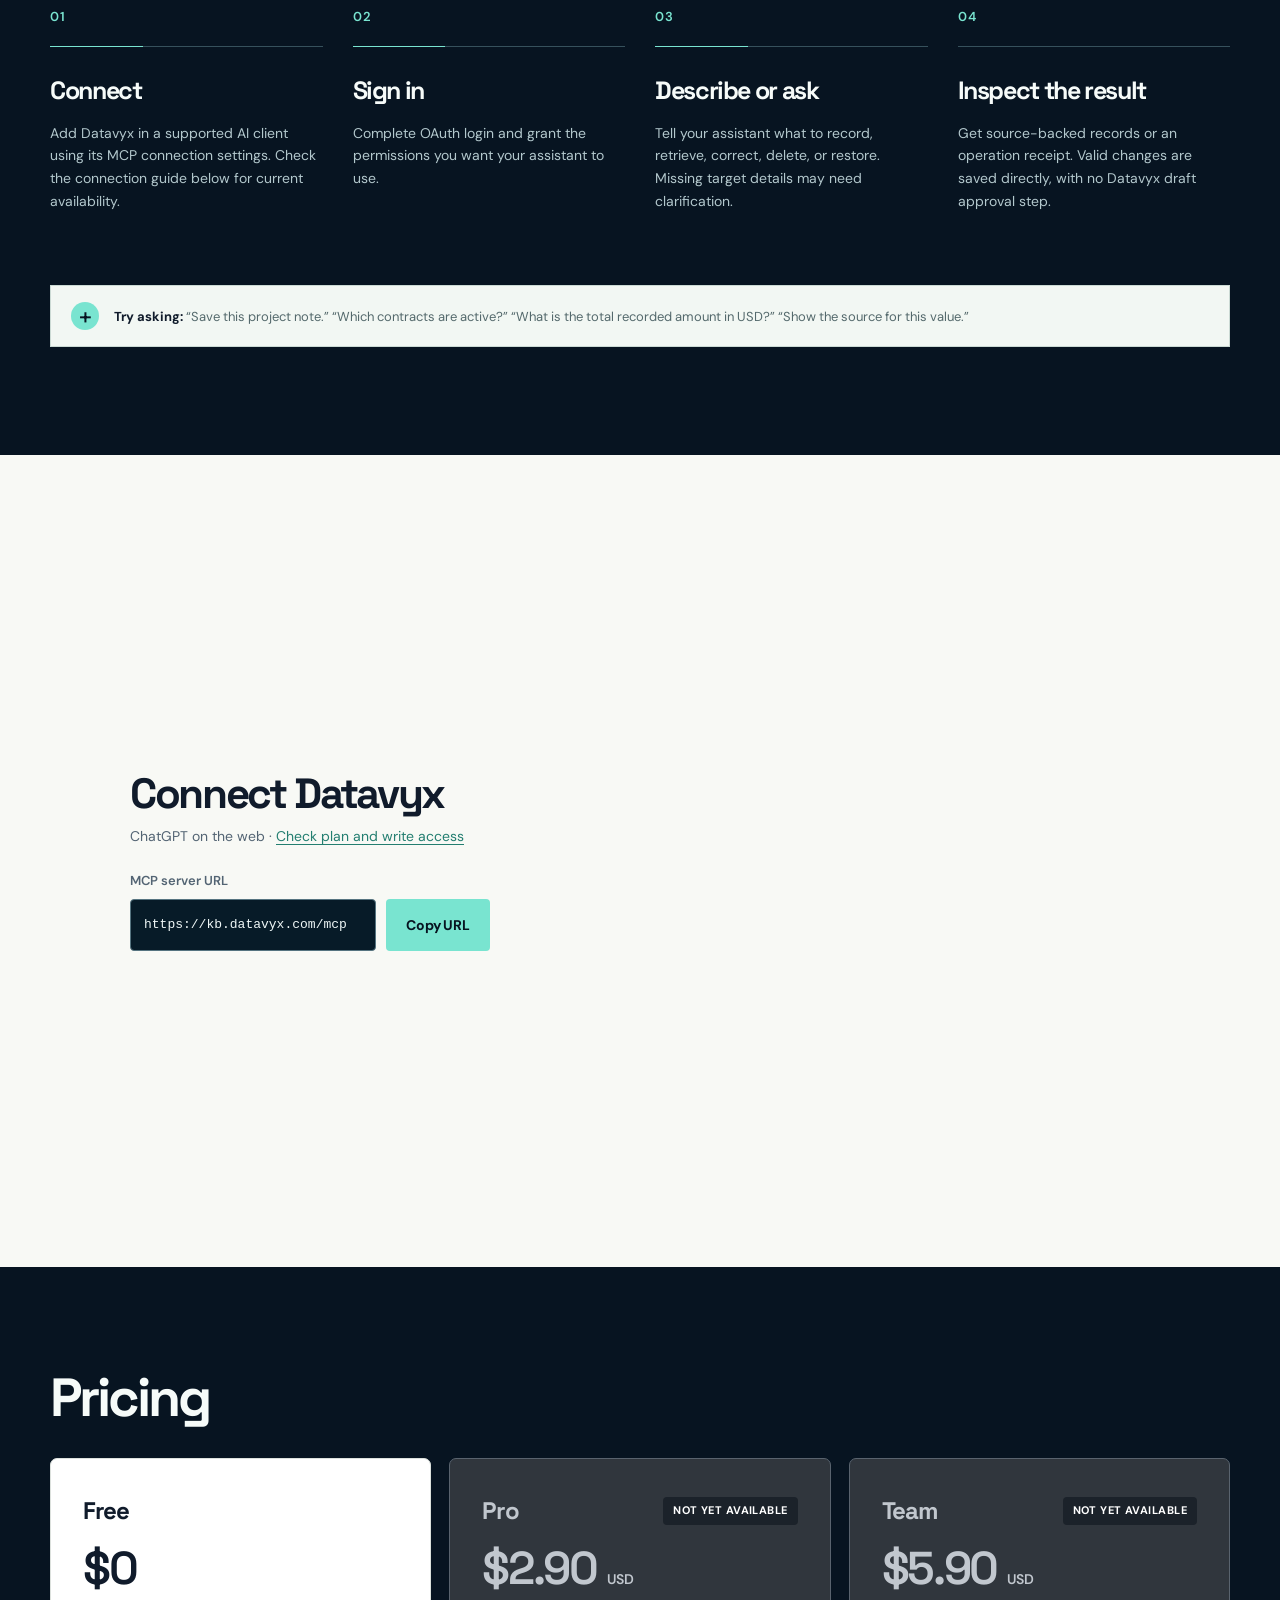
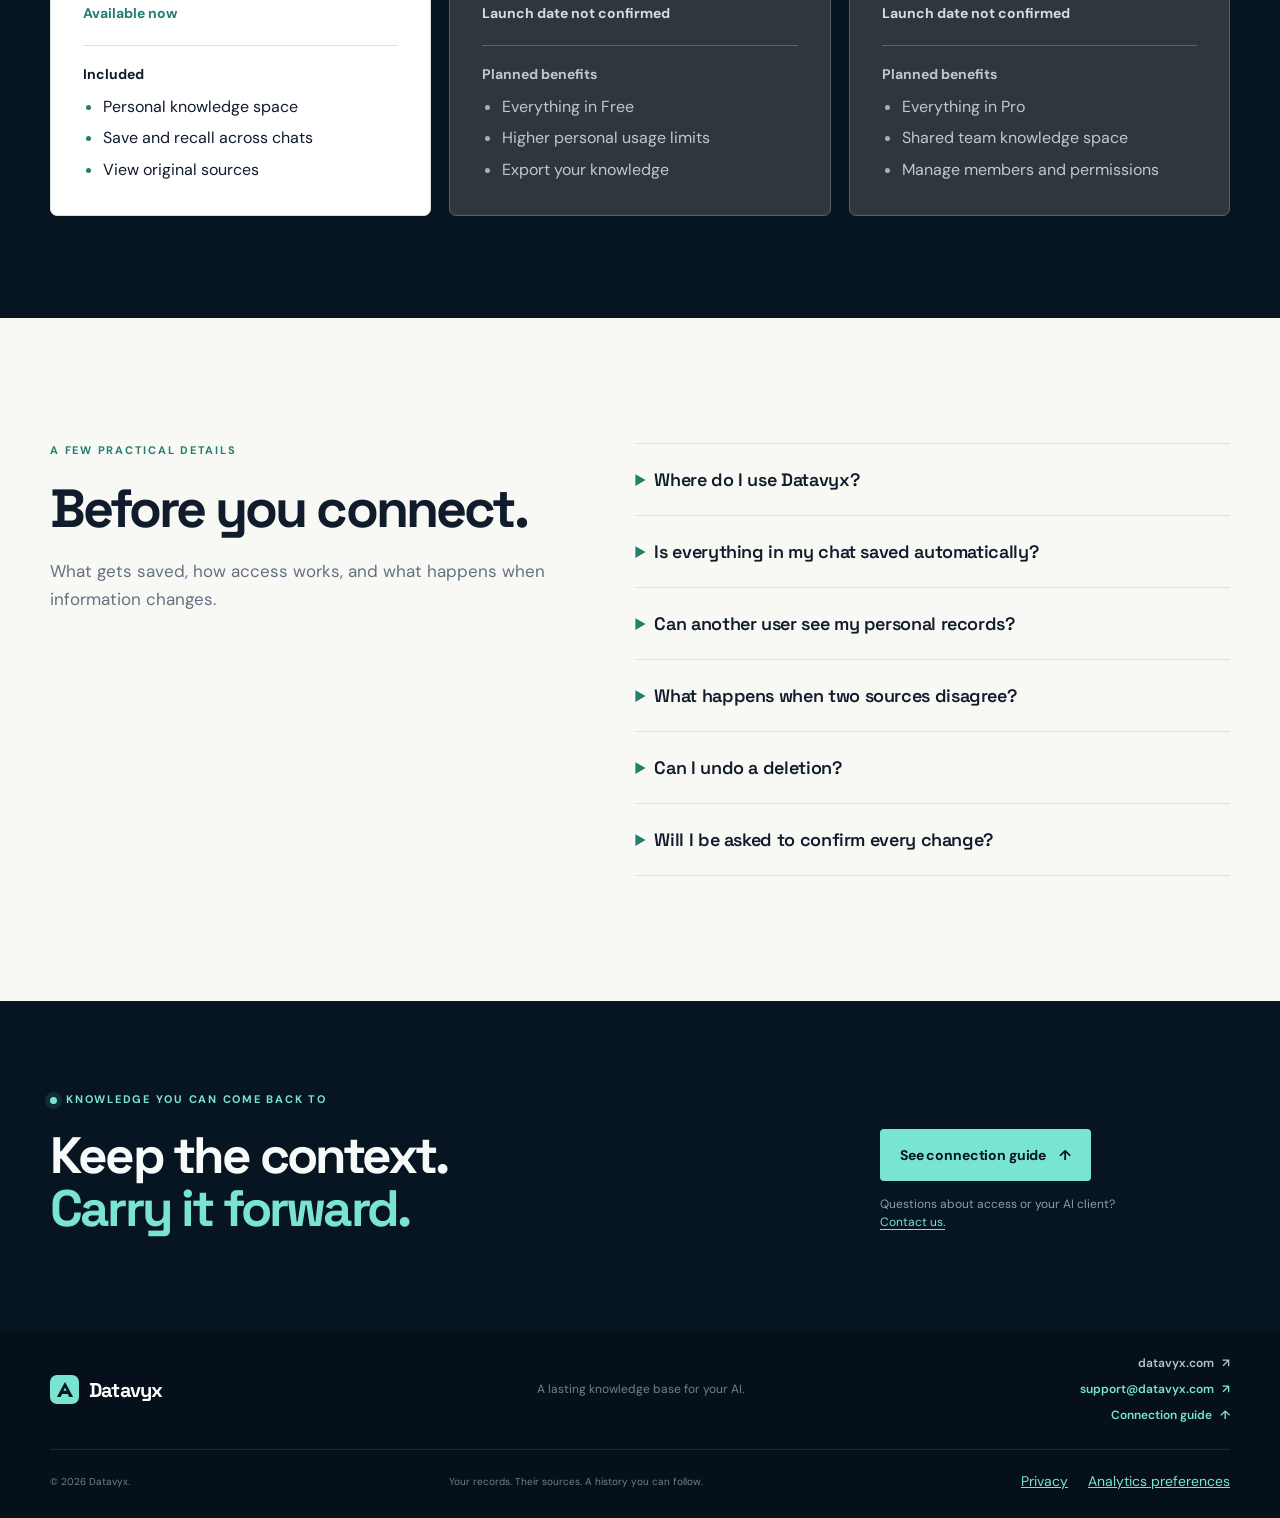
==== commit c6abe29c: "Update homepage copy and cross-chat demo" ====
--- a/index.html
+++ b/index.html
@@ -41,7 +41,6 @@
     <link rel="stylesheet" href="styles.css" />
     <script src="script.js" defer></script>
     <script src="analytics.js" defer></script>
-    <script src="hero-animation.js" defer></script>
   </head>
   <body>
     <a class="skip-link" href="#main-content">Skip to content</a>
@@ -59,41 +58,23 @@
         <div class="hero-grid" aria-hidden="true"></div>
         <div class="container hero-layout">
           <div class="hero-copy">
-            <p class="eyebrow"><span class="eyebrow-dot"></span> Personal knowledge, connected through MCP</p>
-            <h1>Datavyx gives your AI assistant a separate, searchable cross-chat knowledge base.</h1>
-            <p class="hero-intro">Save project facts and notes in your AI chat, find them in a new conversation, and see where the answers came from.</p>
+            <h1>
+              <span>Datavyx gives your AI assistant</span>
+              <span>a separate, searchable</span>
+              <span>cross-chat knowledge base.</span>
+            </h1>
             <div class="hero-actions"><a class="button button-primary" href="#connect">Get started for free <span aria-hidden="true">↓</span></a><a class="text-link" href="#how-it-works">See how it works <span aria-hidden="true">↓</span></a></div>
-            <p class="hero-note">Verified on ChatGPT web. Access depends on your plan and workspace.</p>
-          </div>
-          <figure class="workflow-window hero-demo" aria-labelledby="hero-demo-title" aria-describedby="hero-demo-description">
-            <figcaption class="window-bar"><span id="hero-demo-title">Save it. Find it again.</span><span class="example-label">Example</span></figcaption>
-            <p id="hero-demo-description" class="sr-only">Illustrative animation: save a note saying our first testers are individual ChatGPT users, then retrieve it in a new chat. No real records are accessed.</p>
-            <div class="demo-scene" aria-hidden="true">
-              <div class="demo-chat">
-                <div class="demo-chat-header"><strong>ChatGPT</strong> <span class="demo-handle">@datavyx</span><span class="demo-new-chat"> · New chat</span></div>
-                <div class="demo-chat-body">
-                  <div class="demo-bubble demo-note"><div class="demo-line">Save this for me.</div><div class="demo-line">First testers:</div><div class="demo-line">Individual ChatGPT users.</div></div>
-                  <div class="demo-bubble demo-question">Who are our first testers?</div>
-                  <div class="demo-bubble demo-answer"><strong>First testers</strong>Individual ChatGPT users.</div>
-                  <div class="demo-results">
-                    <span class="demo-result-icon"><svg viewBox="0 0 24 24"><path d="M6 3h8l4 4v14H6zM14 3v5h4M9 12h6M9 16h6" /></svg></span>
-                    <span class="demo-result-icon"><svg viewBox="0 0 24 24"><path d="M10 3a9 9 0 1 0 11 11H10z" /><path class="demo-chart-slice" d="M13 2v9h9a9 9 0 0 0-9-9Z" /></svg></span>
-                    <span class="demo-result-icon demo-result-number">123</span>
-                    <span class="demo-result-icon"><svg viewBox="0 0 24 24"><path d="M4 4v16h17M7 15l4-5 4 3 5-7" /></svg></span>
-                    <span class="demo-result-icon"><svg viewBox="0 0 24 24"><path d="M10 20H5a2 2 0 0 1-2-2V7a2 2 0 0 1 2-2h13a2 2 0 0 1 2 2v4M7 3v4m9-4v4M3 9h17" /><circle cx="17" cy="17" r="4.5" /><path d="M17 14.7v2.6l1.6 1" /></svg></span>
-                  </div>
-                </div>
-              </div>
-              <div class="demo-folder"><div class="demo-back"></div><div class="demo-front"></div><span class="demo-folder-note">Saved<br />across chats</span></div>
-              <div class="demo-paper"></div>
-            </div>
+          </div>
+          <figure class="workflow-window hero-demo" aria-labelledby="hero-demo-title">
+            <figcaption class="window-bar"><span id="hero-demo-title">Find the Exact Line</span><span class="example-label">Example</span></figcaption>
+            <iframe src="hero-source-demo.html" title="Datavyx demo: Find the exact pricing note in a new chat" sandbox="allow-scripts"></iframe>
           </figure>
         </div>
       </section>
 
       <section id="capabilities" class="section section-light">
         <div class="container">
-          <div class="section-heading"><h2>Record. Search. Modify—your knowledge, always on call.</h2></div>
+          <div class="section-heading"><h2>Record. Search. Modify—your knowledge, never forgotten.</h2></div>
           <div class="pain-grid">
             <article class="pain-card">
               <h3>Record</h3>
@@ -128,7 +109,6 @@
         <div class="container connect-layout">
           <div class="section-heading connection-copy">
             <h2>Connect Datavyx</h2>
-            <p class="connection-requirements">Our shared public plugin is being prepared. For current connection help, <a href="support.html">contact support</a>.</p>
             <p class="connection-requirements">ChatGPT on the web · <a href="https://help.openai.com/en/articles/12584461-connecting-custom-mcp-servers-in-chatgpt">Check plan and write access</a></p>
             <label class="endpoint-label" for="mcp-url">MCP server URL</label>
             <div class="endpoint-control"><input id="mcp-url" type="url" value="https://kb.datavyx.com/mcp" readonly spellcheck="false" /><button id="copy-mcp" class="button button-primary" type="button" hidden>Copy URL</button></div>
@@ -208,7 +188,7 @@
         <p>A lasting knowledge base for your AI.</p>
         <div class="footer-contact"><a class="footer-domain" href="https://www.datavyx.com/">datavyx.com <span aria-hidden="true">↗</span></a><a class="footer-email" href="mailto:support@datavyx.com">support@datavyx.com <span aria-hidden="true">↗</span></a><a class="footer-email" href="#connect">Connection guide <span aria-hidden="true">↑</span></a></div>
       </div>
-      <div class="container footer-bottom"><span>© <span id="current-year">2026</span> Datavyx, LLC.</span><span>Your records. Their sources. A history you can follow.</span><nav id="privacy-notice" class="footer-links" aria-label="Footer links"><a class="privacy-link" href="support.html">Support</a><a class="privacy-link" href="terms.html">Terms</a><a id="personal-space" class="privacy-link" href="privacy.html">Privacy</a><button id="analytics-preferences" class="privacy-link" type="button" hidden>Analytics preferences</button></nav></div>
+      <div class="container footer-bottom"><span>© <span id="current-year">2026</span> Datavyx.</span><span>Your records. Their sources. A history you can follow.</span><nav id="privacy-notice" class="footer-links" aria-label="Privacy links"><a id="personal-space" class="privacy-link" href="privacy.html">Privacy</a><button id="analytics-preferences" class="privacy-link" type="button" hidden>Analytics preferences</button></nav></div>
     </footer>
     <section id="analytics-banner" class="analytics-banner" aria-labelledby="analytics-title" hidden>
       <div>
--- a/styles.css
+++ b/styles.css
@@ -54,7 +54,7 @@
 .hero h1 { font-size: clamp(3rem, 4vw, 4.35rem); }
 h1 em, h2 em { color: var(--cyan); font-style: normal; }
 .hero-intro { max-width: 500px; margin-bottom: 31px; color: #b2c1c7; font-size: 18px; line-height: 1.65; }
-.hero-actions { display: flex; flex-wrap: wrap; align-items: center; gap: 27px; }
+.hero-actions { display: flex; flex-wrap: wrap; align-items: center; gap: 27px; translate: 0 8px; }
 .button { display: inline-flex; align-items: center; justify-content: center; gap: 13px; min-height: 52px; padding: 0 20px; border-radius: 4px; font-size: 14px; font-weight: 700; letter-spacing: -.01em; transition: transform 180ms ease, background 180ms ease, color 180ms ease; }
 .button:hover { transform: translateY(-2px); }
 .button-primary { color: var(--navy); background: var(--cyan); }
@@ -246,6 +246,11 @@
   overflow-wrap: break-word;
 }
 
+.hero h1 em {
+  display: inline-block;
+  margin-top: .3em;
+}
+
 #capabilities .section-heading h2 { margin-bottom: 0; }
 #capabilities .pain-grid { margin-top: clamp(28px, 4vw, 48px); }
 #capabilities .pain-card { min-height: auto; padding: 25px; }
@@ -268,42 +273,60 @@
 .privacy-section a { color: #237e70; text-decoration: underline; text-underline-offset: 3px; }
 @media (max-width: 700px) { .footer-links { margin-top: 12px; } .footer-bottom > span { display: block; } .footer-bottom #current-year { display: inline; margin: 0; } }
 
-/* Save/retrieve animation adapted from the supplied HTML example. */
 .hero-demo { align-self: center; }
-.demo-scene { position: relative; display: grid; grid-template-columns: minmax(0, 1fr) 64px; gap: clamp(14px, 3vw, 30px); align-items: center; min-height: 320px; padding: 32px 22px; }
-.demo-chat { min-width: 0; padding: 14px; border: 1px solid #36515c; border-radius: 12px; color: #e5eff0; background: #0b1e2c; box-shadow: 0 8px 24px #0002; }
-.demo-chat-header { margin-bottom: 12px; color: #b3c8cd; font-size: 12px; }
-.demo-handle { color: var(--cyan); }
-.demo-new-chat { display: block; }
-.demo-new-chat[hidden] { visibility: hidden; }
-.demo-chat-body { position: relative; height: 220px; font-size: 16px; line-height: 1.5; }
-.demo-bubble { position: absolute; inset: 0 0 auto; padding: 8px 10px; border: 1px solid #36596b; border-radius: 9px; background: #102c40; }
-.demo-note { opacity: 0; }
-.demo-line { min-height: 24px; }
-.demo-typing::after { content: ""; display: inline-block; width: 2px; height: 14px; margin-left: 2px; vertical-align: -1px; background: var(--cyan); animation: demo-blink 720ms steps(1) infinite; }
-@keyframes demo-blink { 50% { opacity: 0; } }
-.demo-question { padding: 5px 8px; }
-.demo-answer { top: 64px; border-color: #38695f; background: #102e35; }
-.demo-answer strong { display: block; color: var(--cyan); }
-.demo-folder { position: relative; height: 58px; }
-.demo-folder-note { position: absolute; top: calc(100% + 10px); left: 50%; width: 72px; transform: translateX(-50%); color: var(--cyan); text-align: center; font: 500 12px/1.4 var(--body); }
-.hero-demo.is-animated:not(.has-saved) .demo-folder-note { visibility: hidden; }
-.demo-back, .demo-front { position: absolute; inset: auto 0 0; border-radius: 7px; }
-.demo-back { top: 12px; background: #a4e9de; }
-.demo-back::before { content: ""; position: absolute; top: -7px; width: 27px; height: 12px; border-radius: 6px 6px 0 0; background: inherit; }
-.demo-front { z-index: 3; top: 21px; background: linear-gradient(150deg, #79e4d0, #278c7b); transform-origin: bottom center; }
-.demo-paper { position: absolute; top: 0; left: 0; z-index: 2; width: 30px; height: 38px; border: 1.5px solid #62b8a9; border-radius: 6px; background: #effbf8; box-shadow: 0 5px 12px #0003; opacity: 0; pointer-events: none; }
-.demo-paper::after { content: ""; position: absolute; inset: 10px 6px auto; height: 2px; border-radius: 2px; background: #278c7b; box-shadow: 0 6px #62b8a9, 0 12px #b6e1d8; }
-.demo-results { position: absolute; inset: auto 0 0; z-index: 4; display: grid; grid-template-columns: repeat(5, minmax(0, 28px)); gap: 4px; pointer-events: none; }
-.demo-result-icon { display: grid; place-items: center; height: 33px; border: 1px solid #62b8a9; border-radius: 5px; color: #237e70; background: #effbf8; box-shadow: 0 3px 8px #0003; }
-.demo-result-icon svg { width: 22px; height: 22px; fill: none; stroke: currentColor; stroke-width: 1.7; stroke-linecap: round; stroke-linejoin: round; }
-.demo-chart-slice { fill: #b6e1d8; }
-.demo-result-number { font: 700 12px/1 var(--display); letter-spacing: -.04em; }
+
+@media (width > 900px) {
+  .hero-demo { scale: .95; }
+}
+
+/* Keep the previous demo's responsive canvas height when embedding the new animation. */
+.hero-demo iframe {
+  display: block;
+  width: 100%;
+  height: 365.6px;
+  border: 0;
+}
+
 @media (max-width: 500px) {
-  .demo-scene { grid-template-columns: minmax(0, 1fr) 48px; gap: 12px; min-height: 290px; padding: 26px 12px; }
-  .demo-chat { padding: 10px; }
-  .demo-chat-body { font-size: 14px; }
-  .demo-bubble { padding: 6px 8px; }
-  .demo-line { min-height: 21px; }
-}
-@media (prefers-reduced-motion: reduce) { .demo-typing::after { animation: none; } }
+  .hero-demo iframe { height: 345.6px; }
+}
+
+.hero {
+  min-height: 0;
+  padding-block: clamp(110px, 9vw, 132px) 48px;
+}
+
+.hero h1 {
+  margin-bottom: 18px;
+  text-wrap: balance;
+}
+
+@media (min-width: 1100px) {
+  .hero-layout {
+    width: min(calc(100% - 48px), max(1180px, 82%), 2160px);
+    grid-template-columns: minmax(0, 1fr) minmax(0, 1.12fr);
+    gap: clamp(48px, 5vw, 140px);
+  }
+
+  .hero-copy {
+    max-width: 750px;
+    margin-inline-start: clamp(0px, calc(16vw - 229px), 160px);
+    container-type: inline-size;
+  }
+
+  .hero h1 { font-size: clamp(2.1rem, 6.6cqi, 3.65rem); }
+  .hero h1 span { display: block; }
+
+  .hero-demo { max-width: none; }
+  .hero-demo .window-bar {
+    min-height: clamp(44px, 2.5vw, 64px);
+    padding-inline: clamp(16px, 1.4vw, 36px);
+  }
+
+  .hero-demo iframe {
+    height: max(
+      clamp(360px, 23vw, 580px),
+      calc(clamp(240px, 16vw, 410px) + 2 * clamp(32px, 2.5vw, 64px) + 2 * clamp(14px, 1.1vw, 28px) + 53.6px)
+    );
+  }
+}
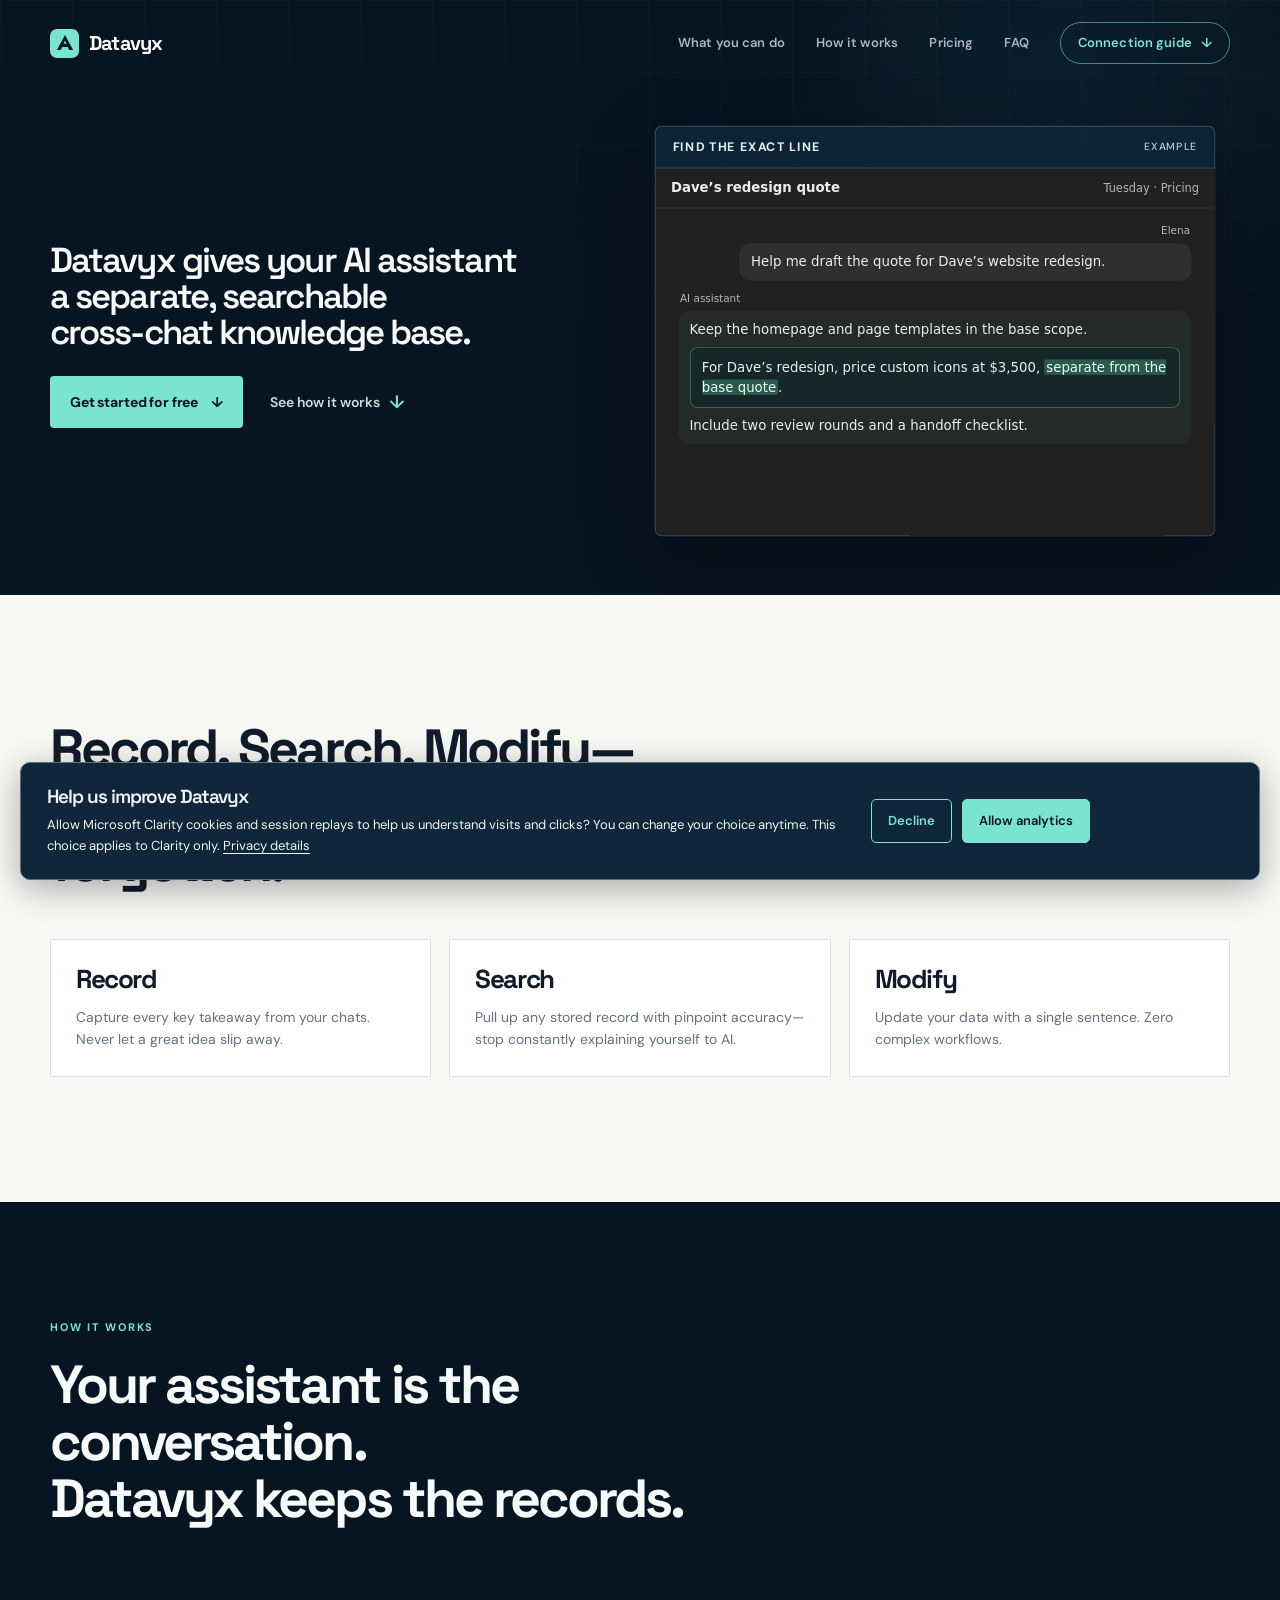
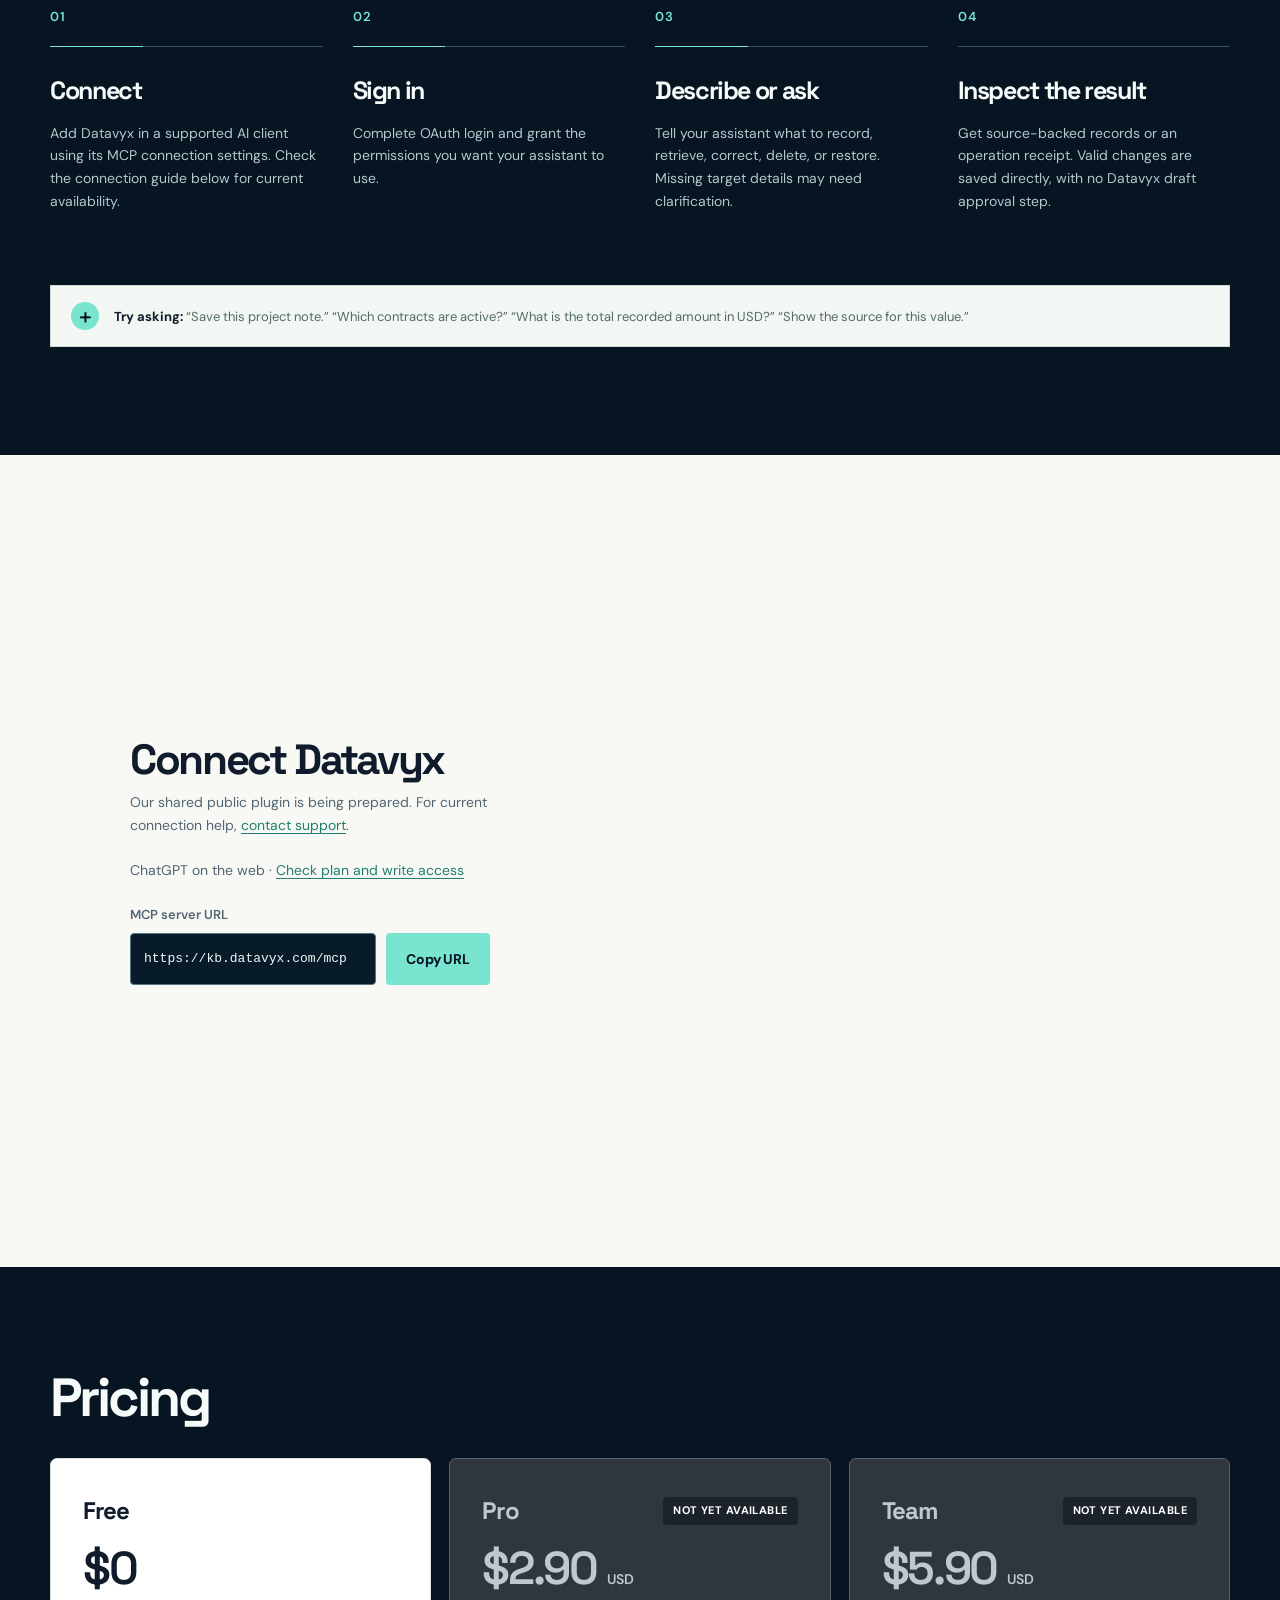
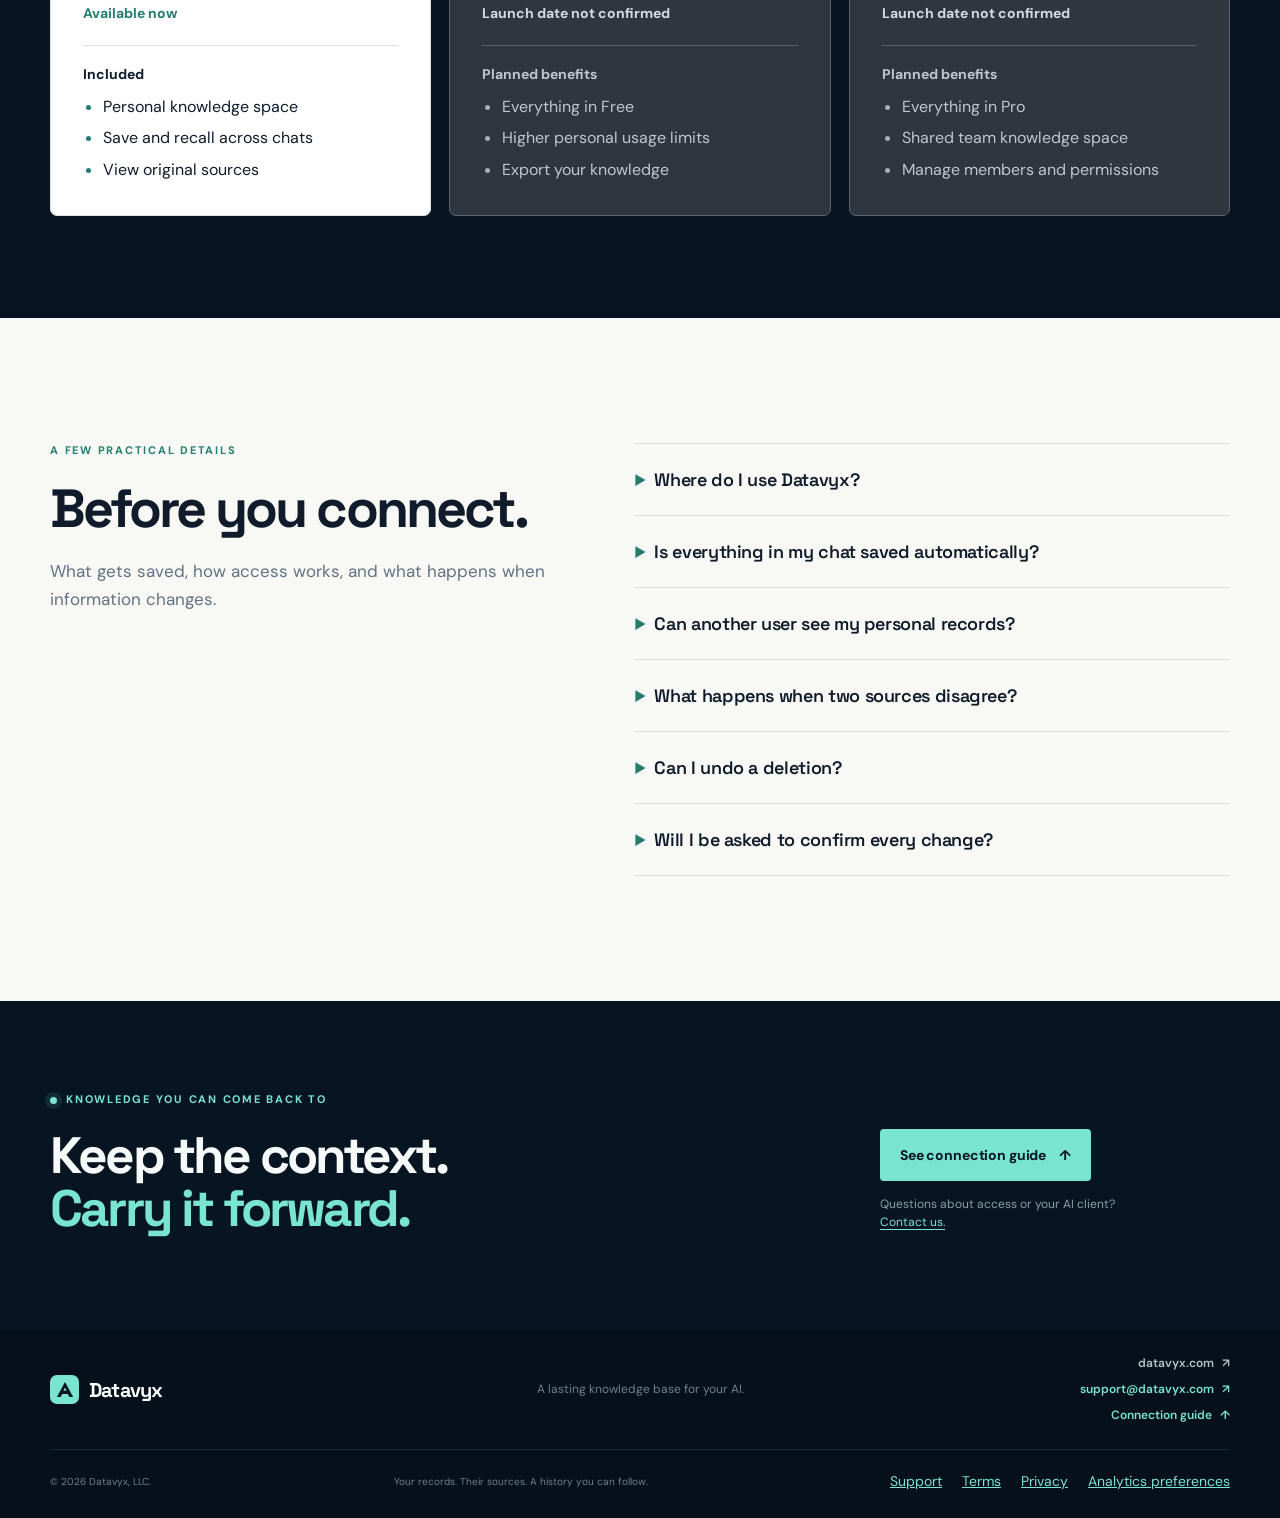
==== commit d5a3b329: "Merge compact homepage demo and preserve support and legal pages" ====
--- a/index.html
+++ b/index.html
@@ -109,6 +109,7 @@
         <div class="container connect-layout">
           <div class="section-heading connection-copy">
             <h2>Connect Datavyx</h2>
+            <p class="connection-requirements">Our shared public plugin is being prepared. For current connection help, <a href="support.html">contact support</a>.</p>
             <p class="connection-requirements">ChatGPT on the web · <a href="https://help.openai.com/en/articles/12584461-connecting-custom-mcp-servers-in-chatgpt">Check plan and write access</a></p>
             <label class="endpoint-label" for="mcp-url">MCP server URL</label>
             <div class="endpoint-control"><input id="mcp-url" type="url" value="https://kb.datavyx.com/mcp" readonly spellcheck="false" /><button id="copy-mcp" class="button button-primary" type="button" hidden>Copy URL</button></div>
@@ -188,7 +189,7 @@
         <p>A lasting knowledge base for your AI.</p>
         <div class="footer-contact"><a class="footer-domain" href="https://www.datavyx.com/">datavyx.com <span aria-hidden="true">↗</span></a><a class="footer-email" href="mailto:support@datavyx.com">support@datavyx.com <span aria-hidden="true">↗</span></a><a class="footer-email" href="#connect">Connection guide <span aria-hidden="true">↑</span></a></div>
       </div>
-      <div class="container footer-bottom"><span>© <span id="current-year">2026</span> Datavyx.</span><span>Your records. Their sources. A history you can follow.</span><nav id="privacy-notice" class="footer-links" aria-label="Privacy links"><a id="personal-space" class="privacy-link" href="privacy.html">Privacy</a><button id="analytics-preferences" class="privacy-link" type="button" hidden>Analytics preferences</button></nav></div>
+      <div class="container footer-bottom"><span>© <span id="current-year">2026</span> Datavyx, LLC.</span><span>Your records. Their sources. A history you can follow.</span><nav id="privacy-notice" class="footer-links" aria-label="Footer links"><a class="privacy-link" href="support.html">Support</a><a class="privacy-link" href="terms.html">Terms</a><a id="personal-space" class="privacy-link" href="privacy.html">Privacy</a><button id="analytics-preferences" class="privacy-link" type="button" hidden>Analytics preferences</button></nav></div>
     </footer>
     <section id="analytics-banner" class="analytics-banner" aria-labelledby="analytics-title" hidden>
       <div>
--- a/styles.css
+++ b/styles.css
@@ -246,11 +246,6 @@
   overflow-wrap: break-word;
 }
 
-.hero h1 em {
-  display: inline-block;
-  margin-top: .3em;
-}
-
 #capabilities .section-heading h2 { margin-bottom: 0; }
 #capabilities .pain-grid { margin-top: clamp(28px, 4vw, 48px); }
 #capabilities .pain-card { min-height: auto; padding: 25px; }
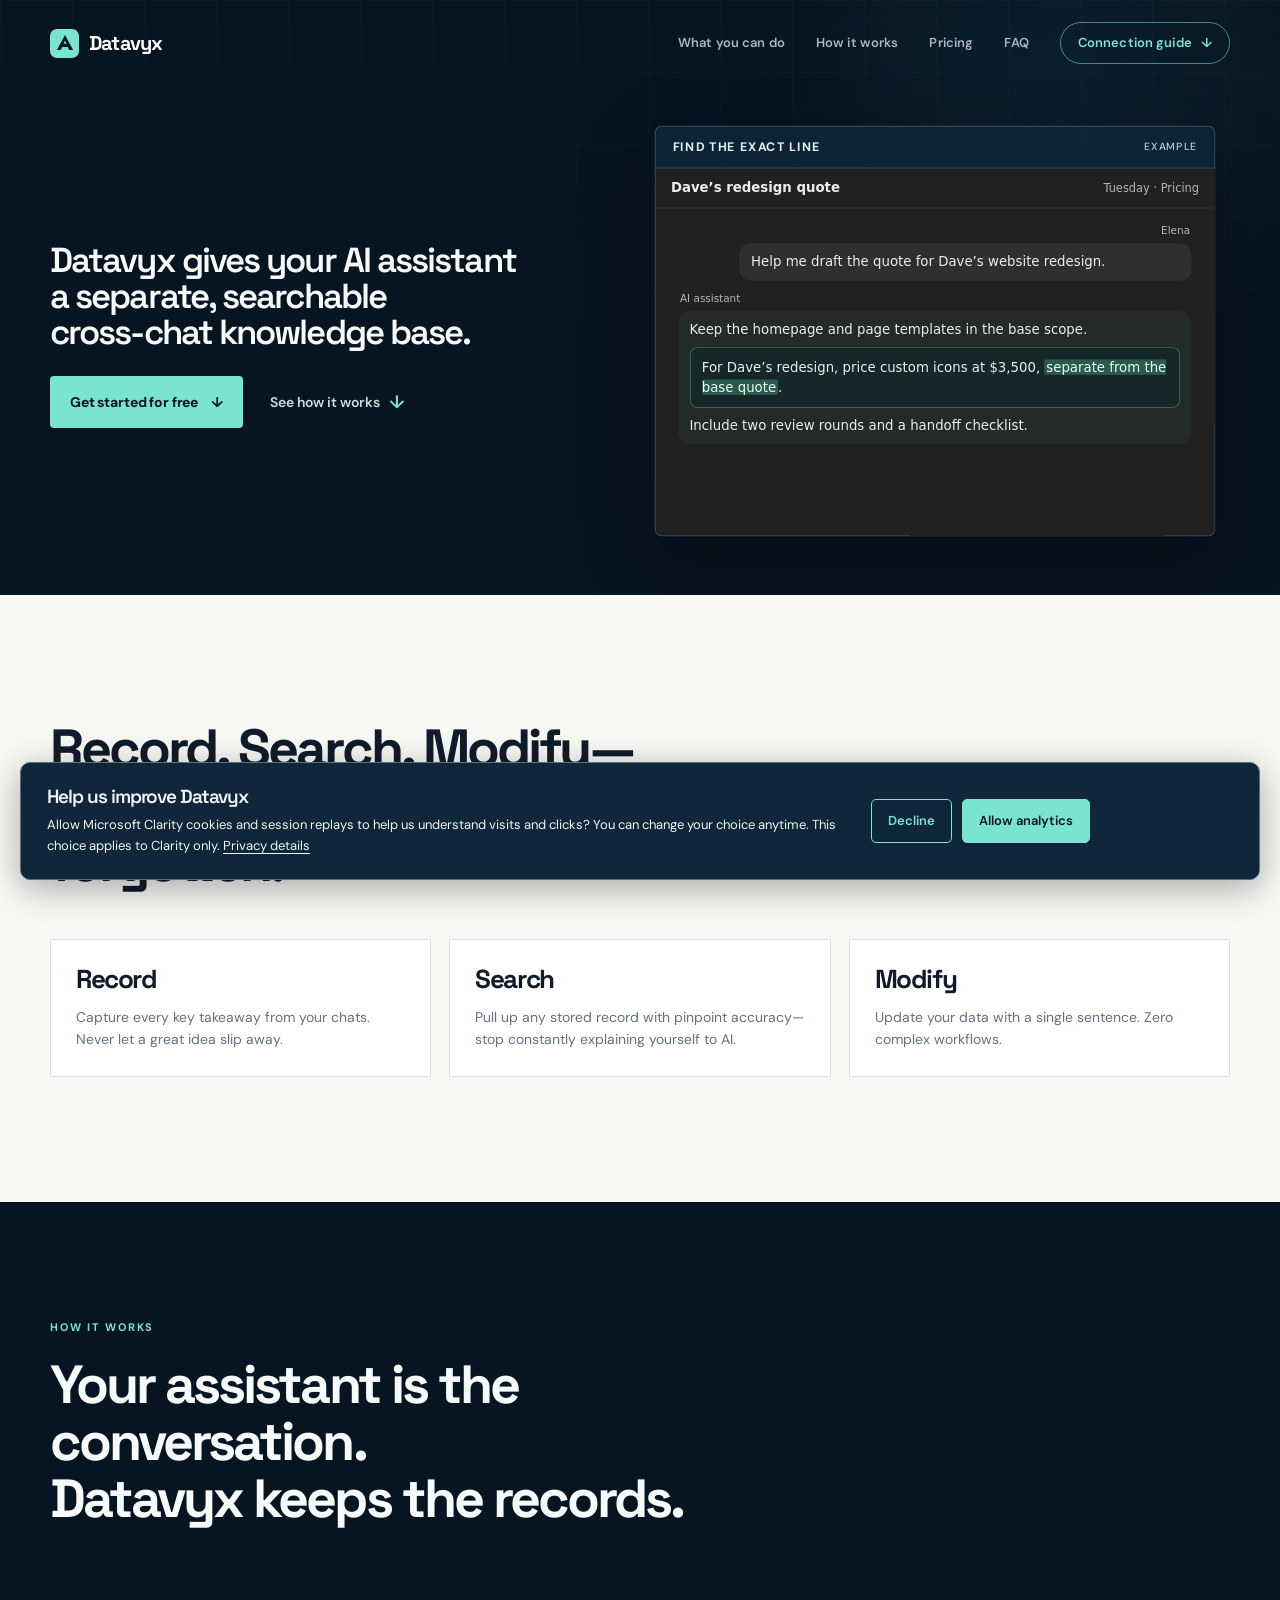
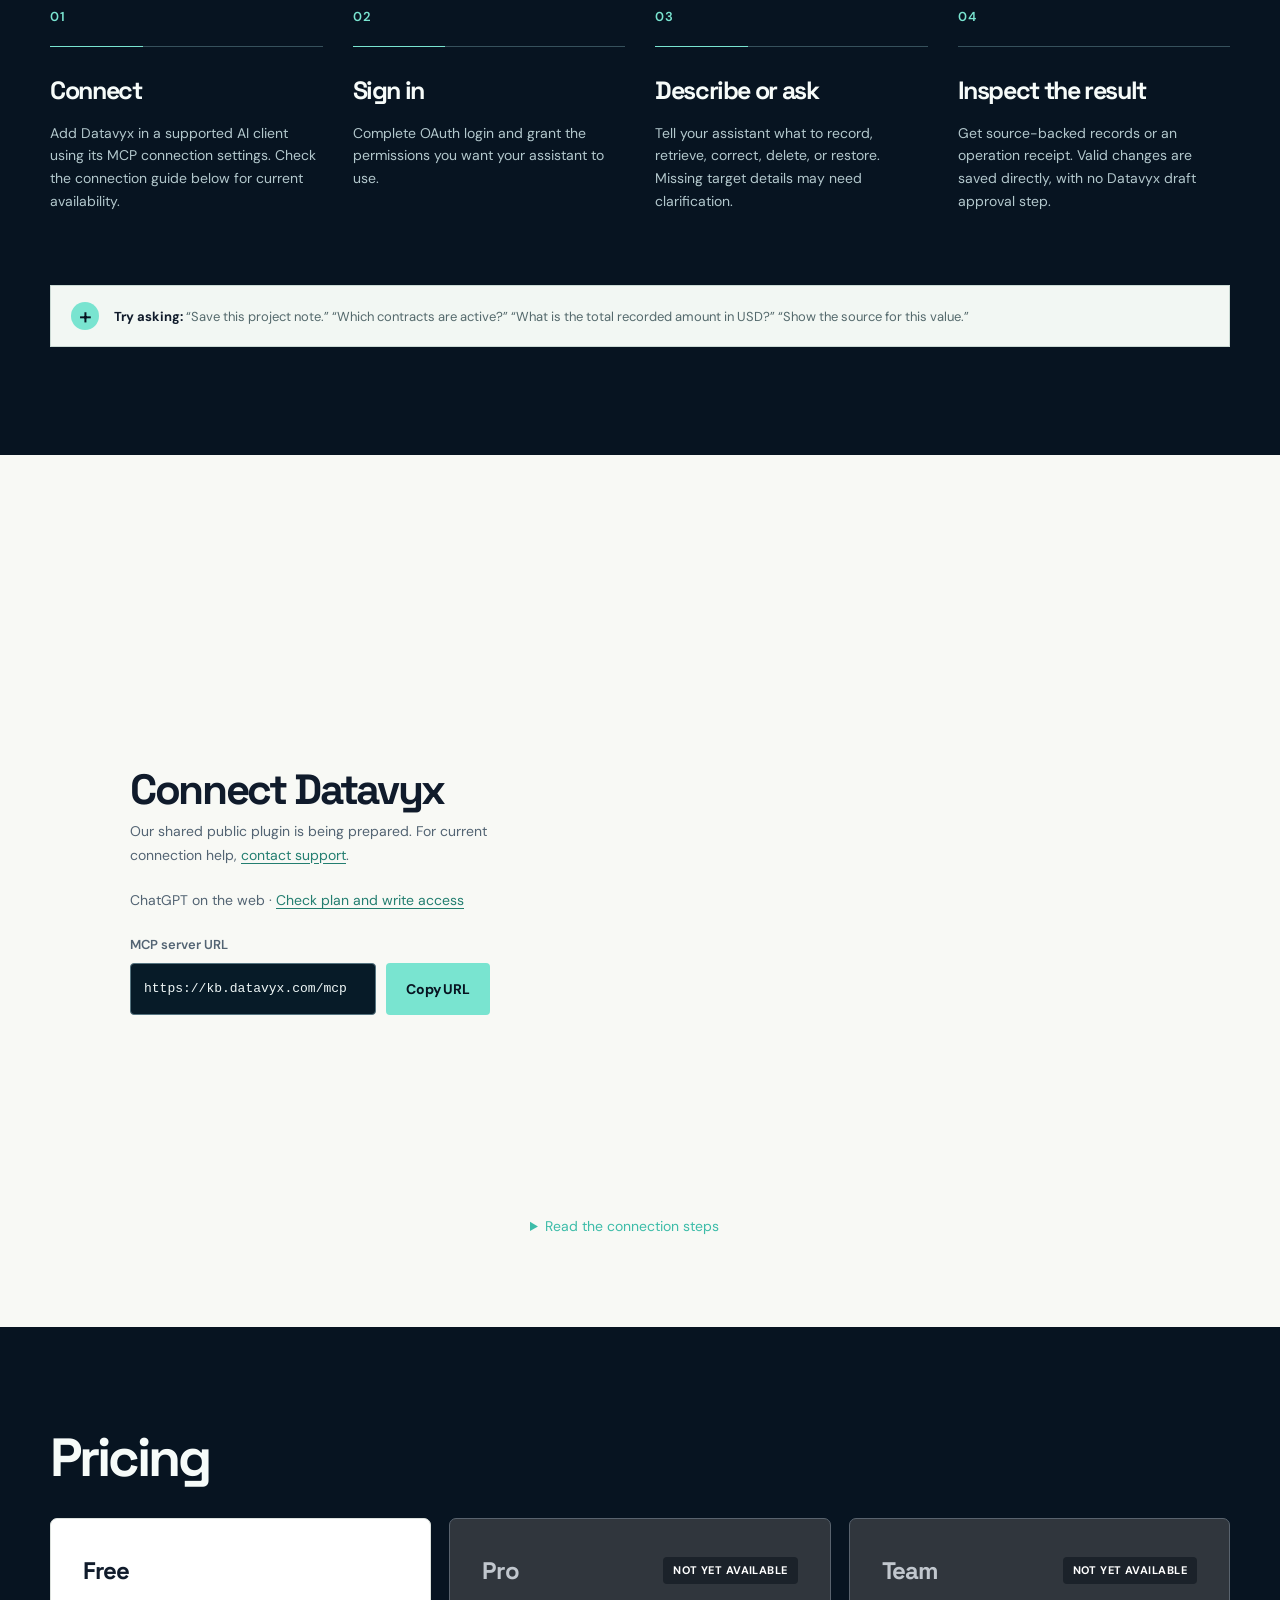
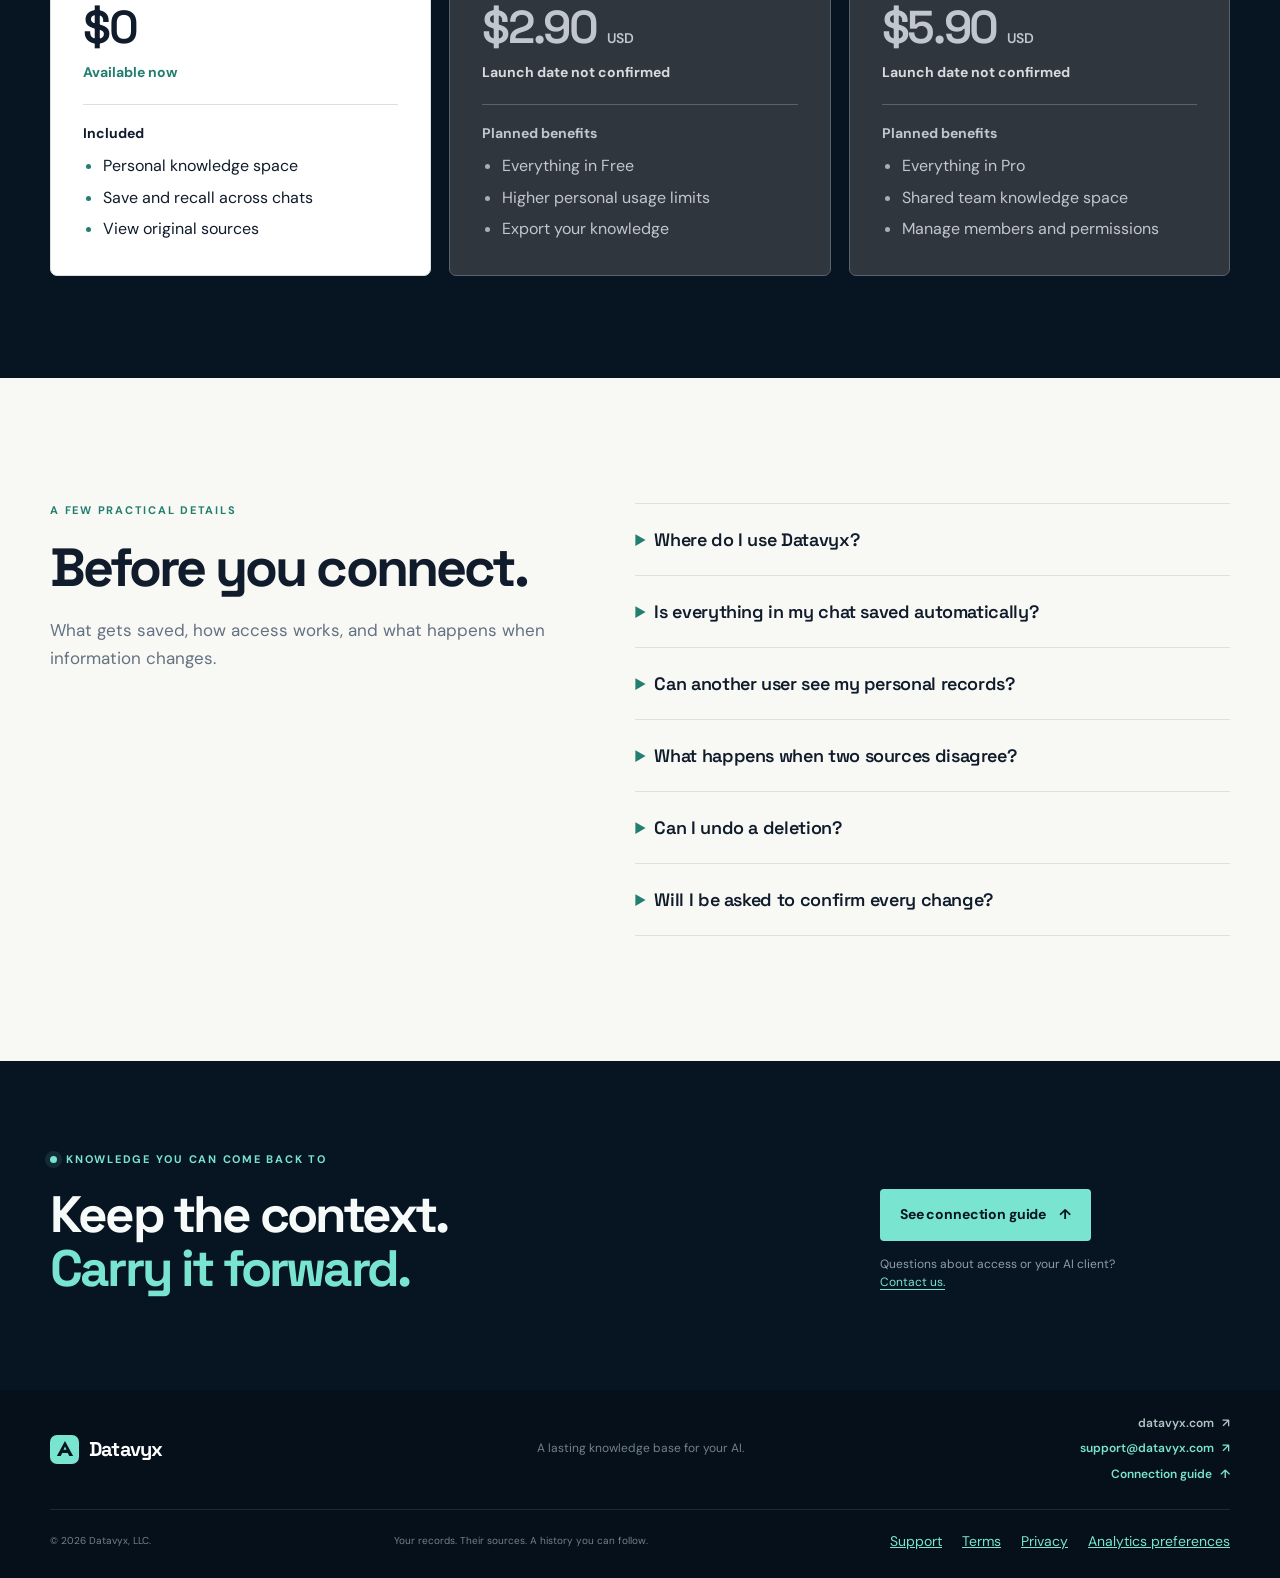
==== commit 0ad59f00: "Replace Connect Datavyx walkthrough with four-step demo" ====
--- a/index.html
+++ b/index.html
@@ -116,9 +116,16 @@
             <p id="copy-status" class="copy-status" role="status" aria-live="polite">Select the address to copy it manually.</p>
           </div>
           <div class="setup-embed">
-            <div class="setup-frame">
-              <iframe src="dh2.html" title="Animated ChatGPT setup walkthrough" loading="lazy" sandbox="allow-scripts"></iframe>
-            </div>
+            <iframe class="setup-frame" src="connect-walkthrough.html" title="Four-step Datavyx connection demo" loading="lazy" sandbox="allow-scripts"></iframe>
+            <details class="setup-transcript">
+              <summary>Read the connection steps</summary>
+              <ol>
+                <li>In ChatGPT, add a custom MCP server named Datavyx and paste the address on this page.</li>
+                <li>Choose <strong>Sign in with your Datavyx account</strong>.</li>
+                <li>Sign in, or select <strong>Sign up</strong> if that option appears during authorization.</li>
+                <li>Review the requested access. If you accept, return to ChatGPT and check that Datavyx shows as connected.</li>
+              </ol>
+            </details>
           </div>
         </div>
       </section>
--- a/styles.css
+++ b/styles.css
@@ -144,9 +144,10 @@
 .copy-status { margin: 8px 0 0; color: #b3c8cd; font-size: 13px; }
 .copy-status:empty { margin: 0; }
 .setup-embed { grid-area: walkthrough; align-self: center; min-width: 0; }
-.setup-frame { --setup-width: 800px; --setup-height: 820px; height: calc(var(--setup-height) * var(--setup-scale, 1)); overflow: auto; }
-.setup-frame iframe { display: block; width: 100%; min-width: var(--setup-width); height: var(--setup-height); border: 0; transform: scale(var(--setup-scale, 1)); transform-origin: top left; }
-.setup-frame[data-fitted] { overflow: hidden; }
+.setup-frame { display: block; width: 100%; height: 660px; border: 0; border-radius: 12px; }
+.setup-transcript { margin-top: 12px; font-size: 14px; }
+.setup-transcript summary { cursor: pointer; color: var(--cyan-deep); }
+.setup-transcript ol { margin: 8px 0 0; padding-left: 22px; }
 .pricing-section { padding: clamp(64px, 8vw, 104px) 0; }
 .pricing-grid {
   display: grid;
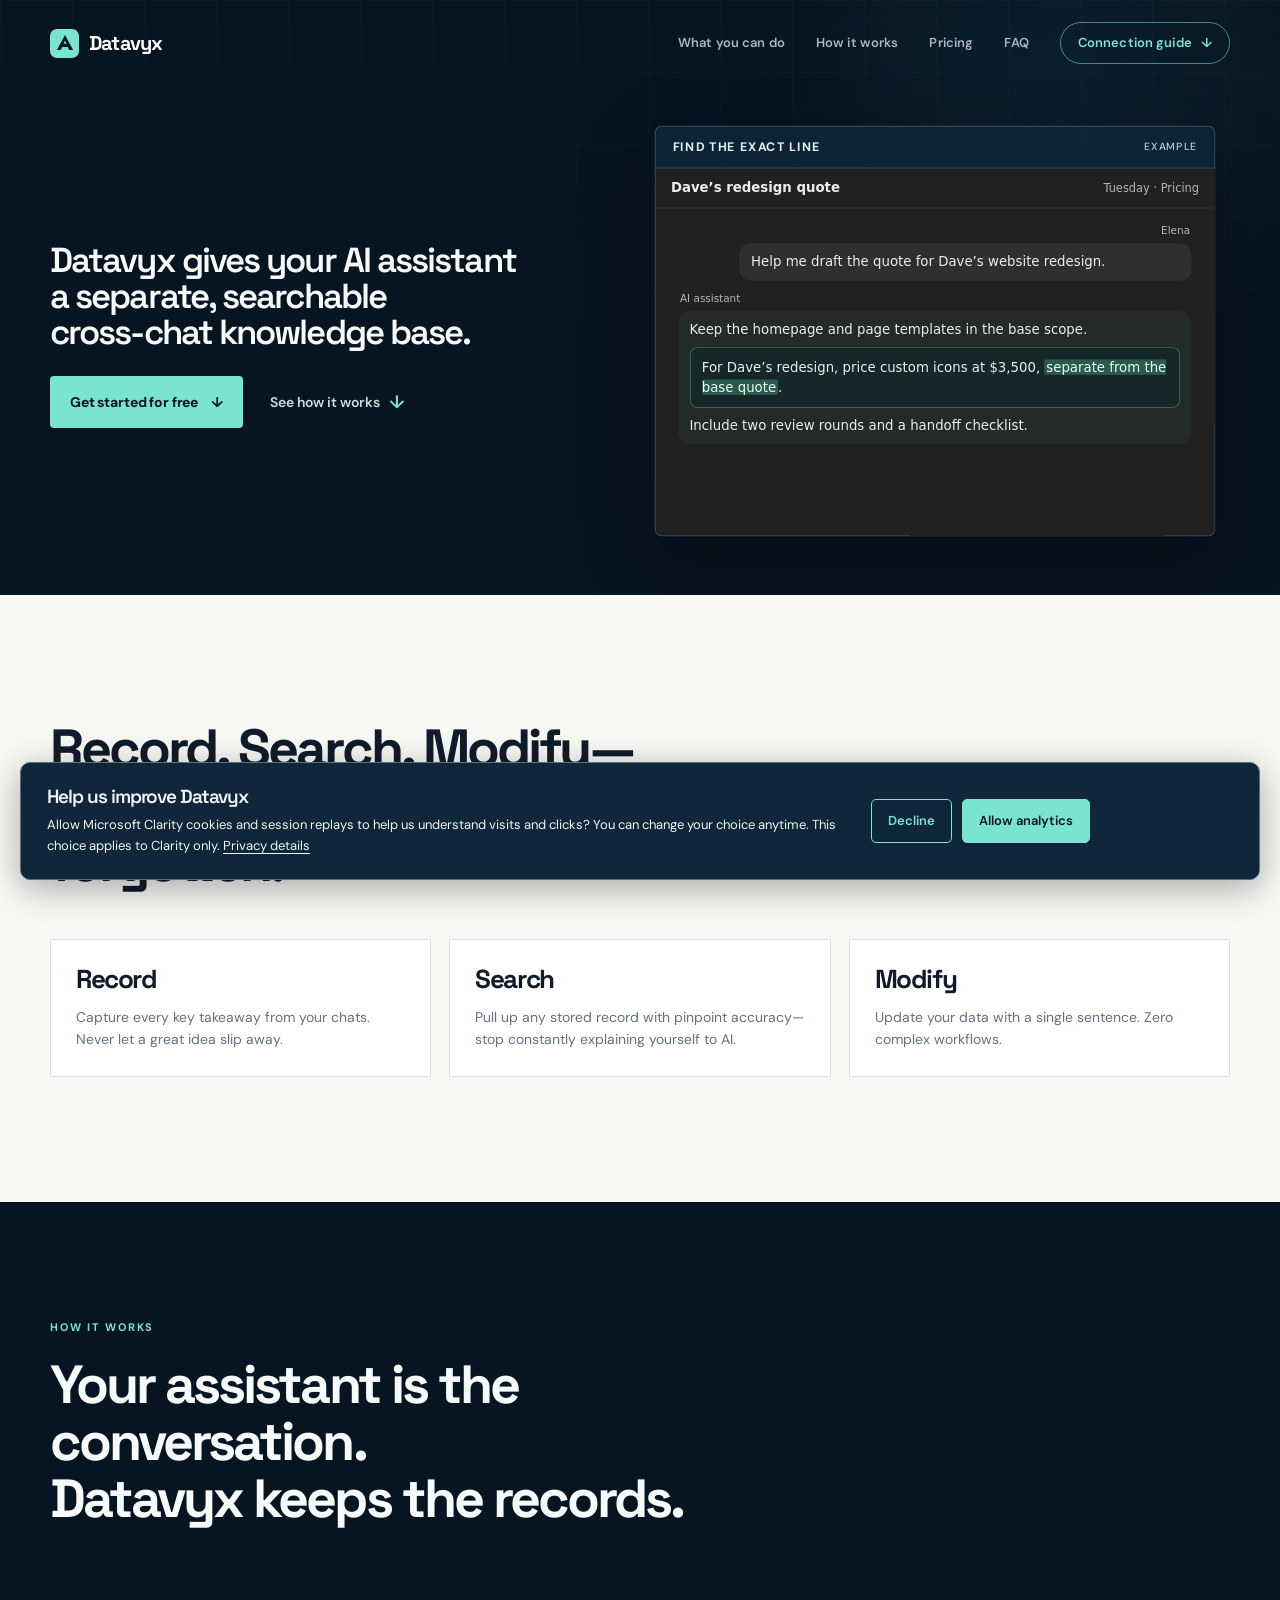
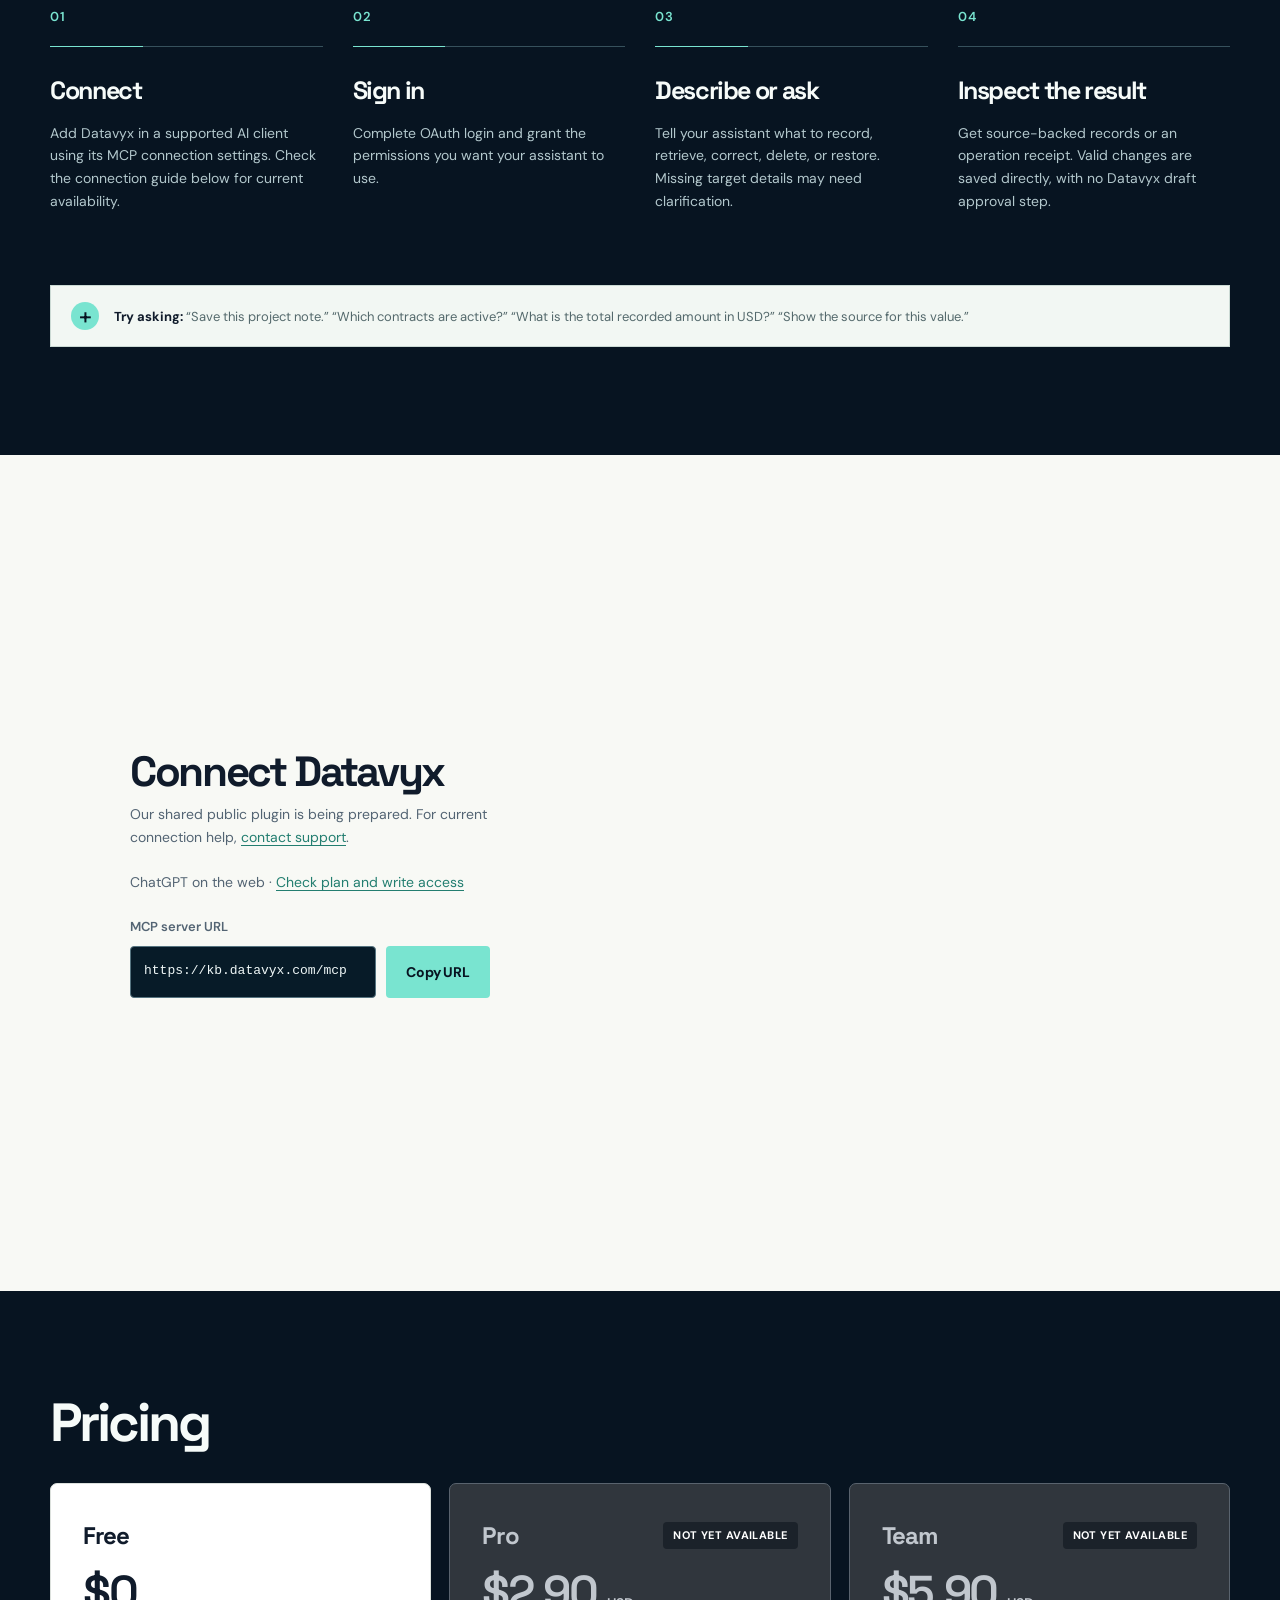
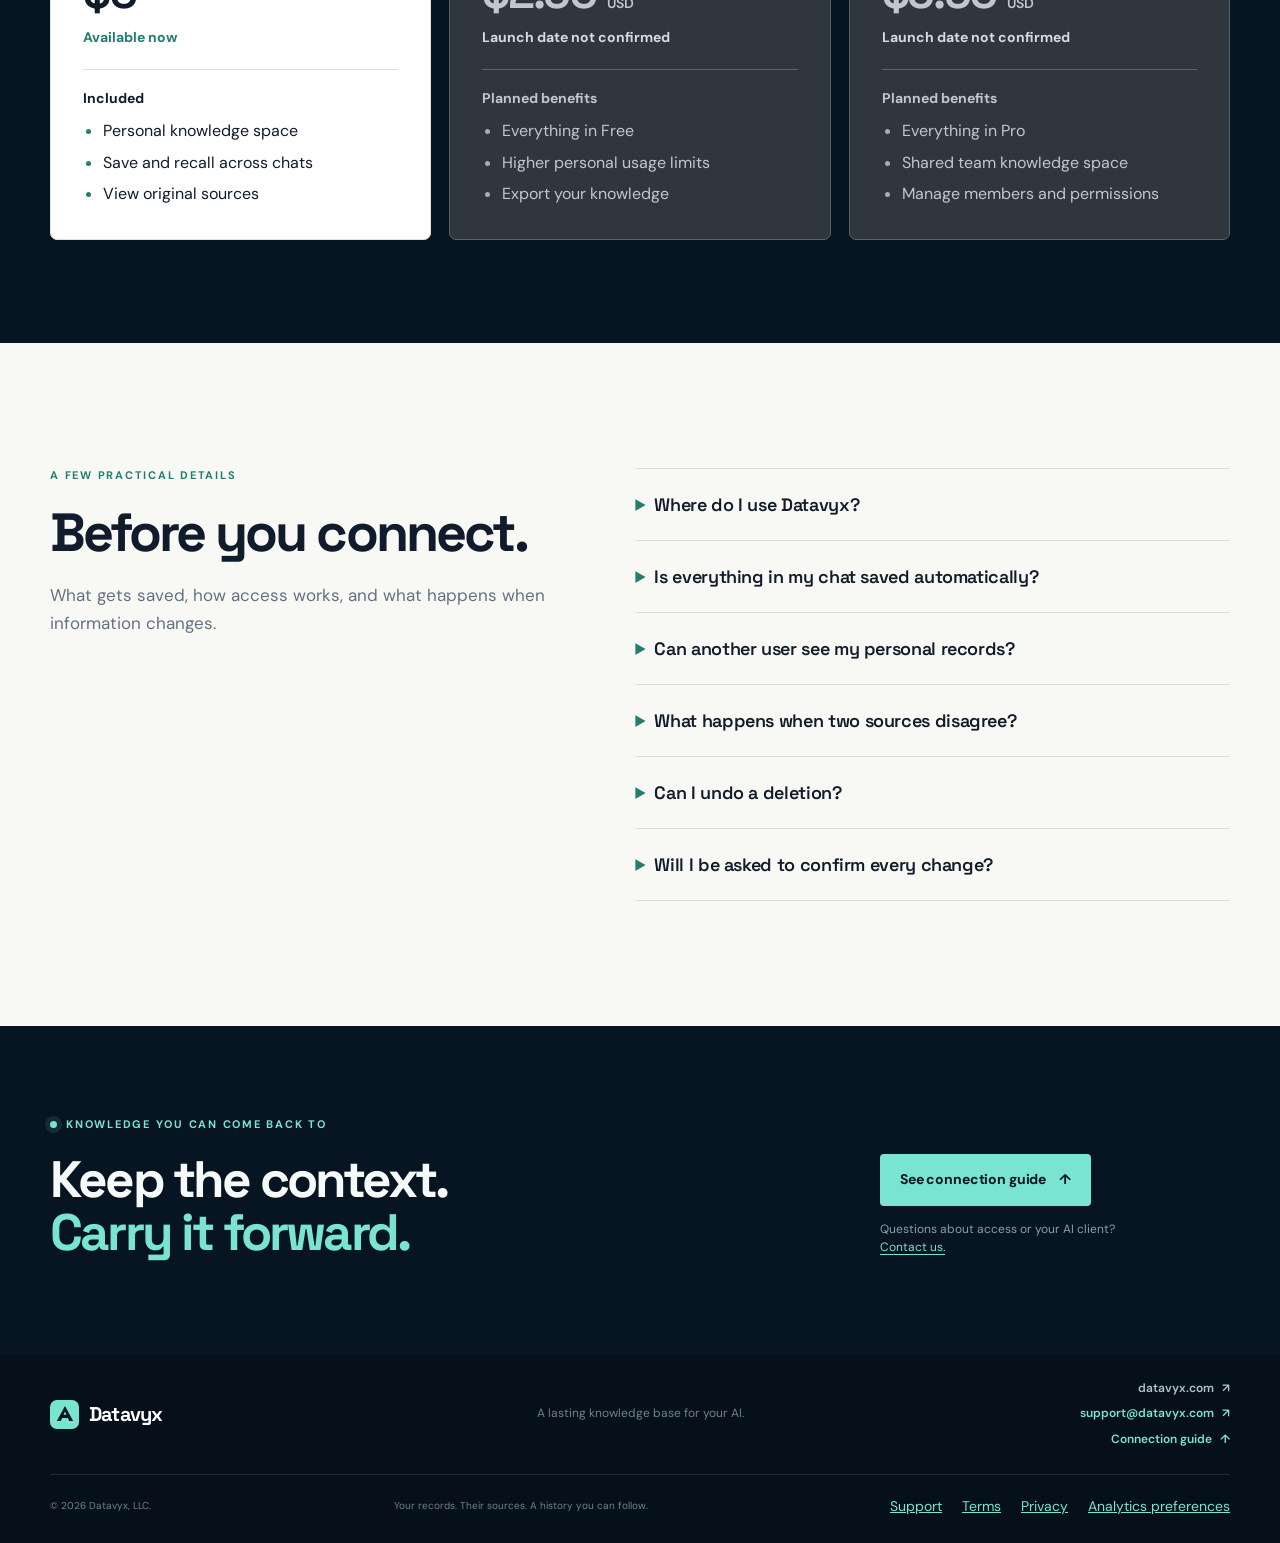
==== commit 0d2ba93c: "Simplify the connection demo to autoplay only" ====
--- a/index.html
+++ b/index.html
@@ -117,15 +117,6 @@
           </div>
           <div class="setup-embed">
             <iframe class="setup-frame" src="connect-walkthrough.html" title="Four-step Datavyx connection demo" loading="lazy" sandbox="allow-scripts"></iframe>
-            <details class="setup-transcript">
-              <summary>Read the connection steps</summary>
-              <ol>
-                <li>In ChatGPT, add a custom MCP server named Datavyx and paste the address on this page.</li>
-                <li>Choose <strong>Sign in with your Datavyx account</strong>.</li>
-                <li>Sign in, or select <strong>Sign up</strong> if that option appears during authorization.</li>
-                <li>Review the requested access. If you accept, return to ChatGPT and check that Datavyx shows as connected.</li>
-              </ol>
-            </details>
           </div>
         </div>
       </section>
--- a/styles.css
+++ b/styles.css
@@ -145,9 +145,6 @@
 .copy-status:empty { margin: 0; }
 .setup-embed { grid-area: walkthrough; align-self: center; min-width: 0; }
 .setup-frame { display: block; width: 100%; height: 660px; border: 0; border-radius: 12px; }
-.setup-transcript { margin-top: 12px; font-size: 14px; }
-.setup-transcript summary { cursor: pointer; color: var(--cyan-deep); }
-.setup-transcript ol { margin: 8px 0 0; padding-left: 22px; }
 .pricing-section { padding: clamp(64px, 8vw, 104px) 0; }
 .pricing-grid {
   display: grid;
